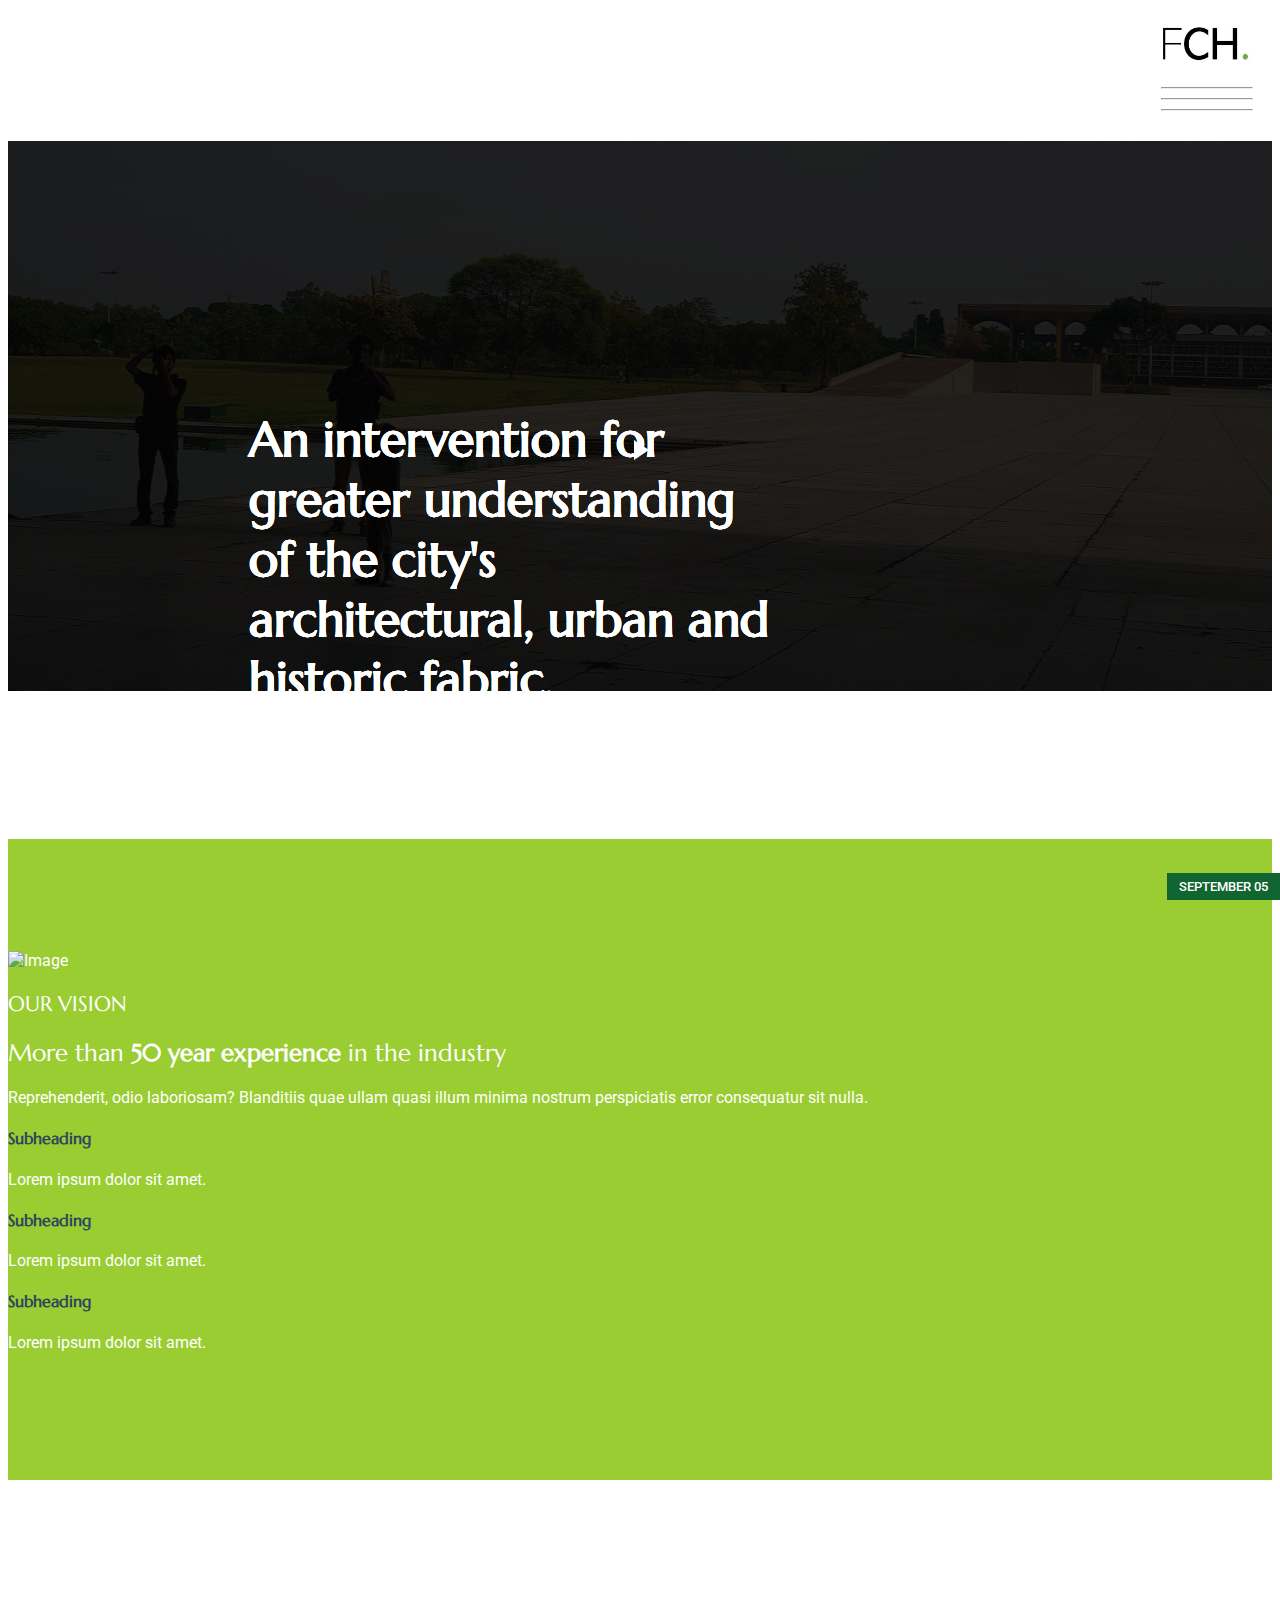
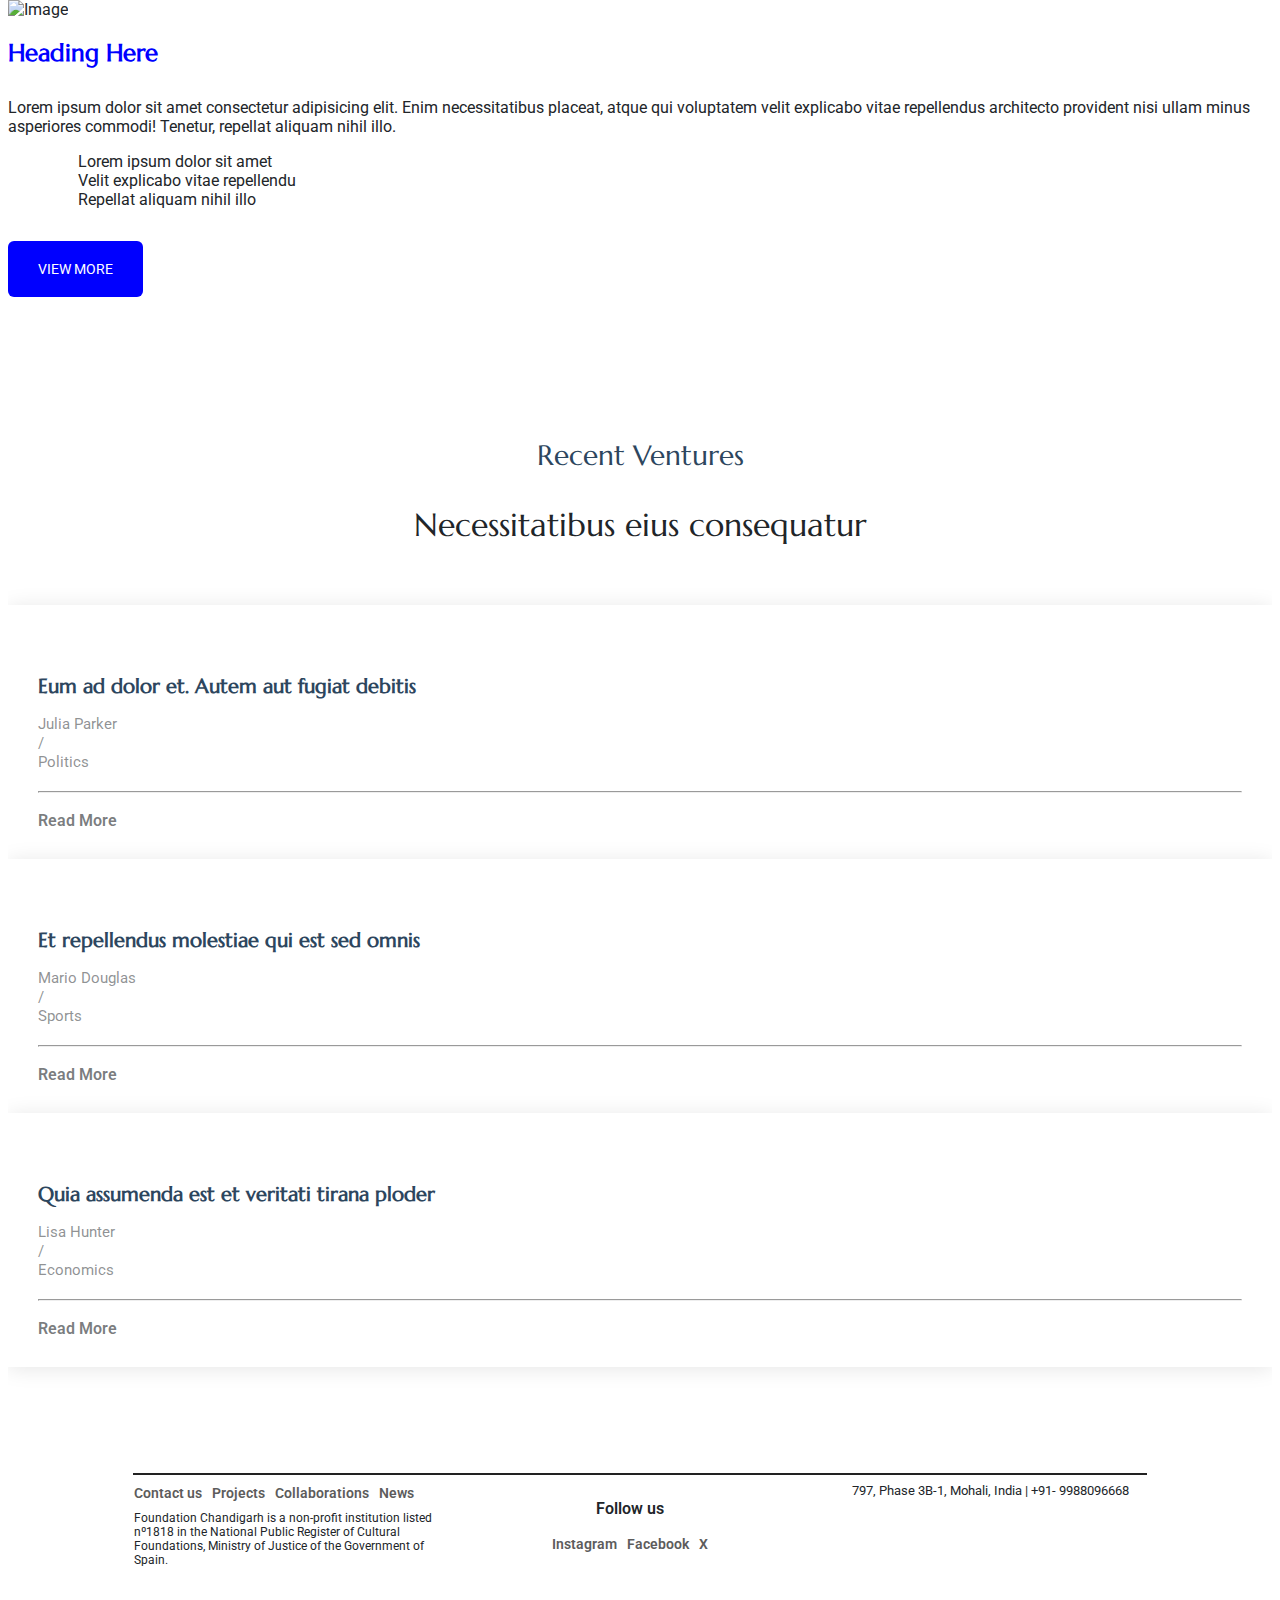
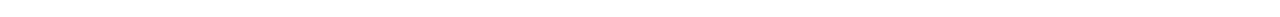
==== index.html @ 9ea59100 "Removed Subscription form and added elements" ====
<!DOCTYPE html>
<html lang="en">

<head>
  <meta charset="utf-8">
  <meta content="width=device-width, initial-scale=1.0" name="viewport">
  <title>Foundation Chandigarh</title>
  <meta name="description" content="">
  <meta name="keywords" content="">

  <!-- Favicons -->
  <link href="assets/img/favicon.png" rel="icon">
  <link href="assets/img/apple-touch-icon.png" rel="apple-touch-icon">

  <!-- Fonts -->
  <link href="https://fonts.googleapis.com" rel="preconnect">
  <link href="https://fonts.gstatic.com" rel="preconnect" crossorigin>
  <link href="https://fonts.googleapis.com/css2?family=Open+Sans:ital,wght@0,300;0,400;0,500;0,600;0,700;0,800;1,300;1,400;1,500;1,600;1,700;1,800&family=Marcellus:wght@400&display=swap" rel="stylesheet">

  <!-- Vendor CSS Files -->
  <link href="assets/vendor/bootstrap/css/bootstrap.min.css" rel="stylesheet">
  <link href="assets/vendor/bootstrap-icons/bootstrap-icons.css" rel="stylesheet">
  <link href="assets/vendor/aos/aos.css" rel="stylesheet">
  <link href="assets/vendor/swiper/swiper-bundle.min.css" rel="stylesheet">
  <link href="assets/vendor/glightbox/css/glightbox.min.css" rel="stylesheet">

  <!-- Main CSS File -->
  <link href="assets/css/main.css" rel="stylesheet">
  <link href="index.css" rel="stylesheet">

</head>

<body class="index-page">

  <header id="header">
    <!-- <div class="container-fluid container-xl position-relative d-flex" id="header-container"> -->
    <div id="header-container">
        <!-- Uncomment the line below if you also wish to use an image logo -->
        <img src="assets/img/logo.jpeg" alt="FCH" class="logo-fch">
    </div>

      
    <div class="navbar-container">
      <nav class="navbar" id="navbar-menu">
        <div class="container-fluid" id="navbar-menu-container">
      
          <!-- Toggler/collapsible Button (always visible) -->
          <button class="navbar-toggler custom-toggler" type="button" data-bs-toggle="collapse" data-bs-target="#navbarNavDropdown" aria-controls="navbarNavDropdown" aria-expanded="false" aria-label="Toggle navigation" id="toggler-button">
            <!-- <span class="navbar-toggler-icon"></span> -->
            <hr class="toggler-line"></hr>
            <hr class="toggler-line"></hr>
            <hr class="toggler-line"></hr>
          </button>
      
          <!-- Navbar links (always collapsible) -->
          <div class="collapse navbar-collapse" id="navbarNavDropdown">
            <ul class="navbar-nav">
              <li class="nav-item">
                <a class="nav-link" aria-current="page" href="#">Home</a>
              </li>
              <li class="nav-item">
                <a class="nav-link" href="#">About</a></li>
              <li class="nav-item">
                <a class="nav-link" href="#">Projects</a></li>
              <!-- <li class="nav-item dropdown">
                <a class="nav-link dropdown-toggle" href="#" id="navbarDropdownMenuLink" role="button" data-bs-toggle="dropdown" aria-expanded="false">
                  Dropdown
                </a>
                <ul class="dropdown-menu" aria-labelledby="navbarDropdownMenuLink">
                  <li><a class="dropdown-item" href="#">Action</a></li>
                  <li><a class="dropdown-item" href="#">Another action</a></li>
                  <li><a class="dropdown-item" href="#">Something else here</a></li>
                </ul>
              </li> -->
              <li class="nav-item">
                <a class="nav-link" href="#">Collaborations</a>
              </li>
              <li class="nav-item"></li>
                <a class="nav-link" href="#">News</a>
              </li>
            </ul>
            <!-- <i class="mobile-nav-toggle d-xl-none bi bi-list"></i> -->
          </div>
        </div>
      </nav>
    </div>
  </header>

  
  <main class="main">

    <!-- Hero Section -->
    <section id="hero" class="hero section dark-background">

      <div id="hero-carousel" class="carousel slide carousel-fade" data-bs-ride="carousel" data-bs-interval="5000">

        <div class="carousel-item active">
          <img src="assets/img/carousel-img-1.jpg" alt="">
          <div class="carousel-container">
            <h2>An intervention for greater understanding of the city's architectural, urban and historic fabric.</h2>
            <!-- <p>Lorem ipsum dolor sit amet, consectetur adipiscing elit, sed do eiusmod tempor incididunt ut labore et dolore magna aliqua.</p> -->
          </div>
        </div><!-- End Carousel Item -->

        <div class="carousel-item">
          <img src="assets/img/carousel-img-2.jpg" alt="">
          <div class="carousel-container">
            <h2>An intervention for greater understanding of the city's architectural, urban and historic fabric.</h2>
            <!-- <p>Nam libero tempore, cum soluta nobis est eligendi optio cumque nihil impedit quo minus id quod maxime placeat facere possimus.</p> -->
          </div>
        </div><!-- End Carousel Item -->

        <div class="carousel-item">
          <img src="assets/img/carousel-img-3.jpg" alt="">
          <div class="carousel-container">
            <h2>An intervention for greater understanding of the city's architectural, urban and historic fabric.</h2>
            <!-- <p>Beatae vitae dicta sunt explicabo. Nemo enim ipsam voluptatem quia voluptas sit aspernatur aut odit aut fugit.</p> -->
          </div>
        </div><!-- End Carousel Item -->

        <div class="carousel-item">
          <img src="assets/img/carousel-img-4.jpg" alt="">
          <div class="carousel-container">
            <h2>An intervention for greater understanding of the city's architectural, urban and historic fabric.</h2>
            <!-- <p>Neque porro quisquam est, qui dolorem ipsum quia dolor sit amet, consectetur, adipisci velit, sed quia non numquam eius.</p> -->
          </div>
        </div>
        <!-- End Carousel Item -->

        <!-- <div class="carousel-item">
          <img src="assets/img/hero_5.jpg" alt="">
          <div class="carousel-container">
            <h2>An intervention for greater understanding of the city's architectural, urban and historic fabric.</h2>
            <p>Lorem ipsum dolor sit amet, consectetur adipiscing elit, sed do eiusmod tempor incididunt ut labore et dolore magna aliqua.</p>
          </div>
        </div> -->
        <!-- End Carousel Item -->

        <a class="carousel-control-prev" href="#hero-carousel" role="button" data-bs-slide="prev">
          <span class="carousel-control-prev-icon bi bi-chevron-left" aria-hidden="true"></span>
        </a>

        <a class="carousel-control-next" href="#hero-carousel" role="button" data-bs-slide="next">
          <span class="carousel-control-next-icon bi bi-chevron-right" aria-hidden="true"></span>
        </a>

        <ol class="carousel-indicators"></ol>

      </div>

    </section>
    <!-- /Hero Section -->
    <!-- <div class='dividing-line-container'><hr class="dividing-line"></hr></div> -->
    <!-- ABOUT- TEXT AND LINKS  -->
    
    <!-- <div class="homepage-about-container">
      <div class="homepage-about">
        <div class="homepage-about-links">
          <a href="#" class="homepage-about-link">Contact us &nbsp;</a> 
          <a href="" class="homepage-about-link">Projects &nbsp;</a> 
          <a href="#" class="homepage-about-link">Collaborations &nbsp;</a> 
          <a href="#" class="homepage-about-link">News &nbsp;</a>
          <p style="font-size:0.75em; margin-top: 3%">Foundation Chandigarh is a non-profit institution listed nº1818 in the National Public Register of Cultural Foundations, Ministry of Justice of the Government of Spain.</p>
        </div>
  
        <div class="about-social-links" style="text-align:center">
          <p style="font-weight:600">Follow us</p>
          <a href="#" class="homepage-about-link" >Instagram &nbsp;</a>
          <a href="#" class="homepage-about-link" >Facebook &nbsp;</a>
          <a href="#" class="homepage-about-link" >X </a>
        </div>

        <div class="homepage-about-address">
          <span>797, Phase 3B-1, Mohali, India | +91- 9988096668</span>
        </div>
      </div>
    </div> -->
    
    

    <!-- END OF ABOUT- TEXT AND LINKS -->

    <!-- Services Section -->
    <!-- <section id="services" class="services section"> -->

      <!-- Section Title -->
      <!-- <div class="container section-title" data-aos="fade-up">
        <h2>SERVICES</h2>
        <p>Providing Fresh Produce Every Single Day</p>
      </div> -->
      <!-- End Section Title -->
      <!-- <div class="content">
        <div class="container">
          <div class="row g-0">
            <div class="col-lg-3 col-md-6">
              <div class="service-item">
                <span class="number">01</span>
                <div class="service-item-icon">
                  <svg xmlns="http://www.w3.org/2000/svg" version="1.1" xmlns:xlink="http://www.w3.org/1999/xlink" width="80" height="80" x="0" y="0" viewBox="0 0 509.435 509.435" style="enable-background: new 0 0 512 512" xml:space="preserve" class="">
                    <g>
                      <path d="M7.506 347.639c.994 0 2.005-.199 2.976-.619l62.037-26.857a7.5 7.5 0 0 0 3.903-9.862 7.5 7.5 0 0 0-9.862-3.903L4.523 333.255a7.501 7.501 0 0 0 2.983 14.384zM500.883 283.197c-10.953-10.952-28.175-11.423-39.689-1.267l-10.034-13.307c-19.783-26.239-46.1-46.623-76.103-58.948a7.5 7.5 0 0 0-5.699 13.875c11.136 4.575 21.708 10.382 31.567 17.249h-22.621c-4.143 0-7.5 3.358-7.5 7.5s3.357 7.5 7.5 7.5h41.188a169.382 169.382 0 0 1 19.691 21.855l11.048 14.652-71.171 67.597h-19.48a35.772 35.772 0 0 0 6.775-20.976c0-19.837-16.139-35.975-35.976-35.975h-75.023l-48.33-15.005a160.871 160.871 0 0 0-37.992-6.934l2.533-3.359a169.852 169.852 0 0 1 19.67-21.855h27.398c4.143 0 7.5-3.358 7.5-7.5s-3.357-7.5-7.5-7.5h-8.848a165.125 165.125 0 0 1 38.01-19.73c28.992-10.532 60.376-12.89 90.754-6.821a7.498 7.498 0 0 0 8.824-5.885 7.5 7.5 0 0 0-5.885-8.824 184.517 184.517 0 0 0-28.616-3.4v-83.727h64.189c43.49 0 78.872-35.382 78.872-78.872V22.488c0-8.712-7.088-15.801-15.801-15.801h-51.729c-4.143 0-7.5 3.358-7.5 7.5s3.357 7.5 7.5 7.5h51.729c.441 0 .801.359.801.801v11.051c0 35.219-28.653 63.872-63.872 63.872h-64.189V85.559c0-28.082 18.793-53.262 45.701-61.234a7.5 7.5 0 1 0-4.261-14.382c-15.972 4.732-30.338 14.681-40.451 28.015-10.46 13.79-15.988 30.25-15.988 47.601v16.416c-9.59-9.839-22.97-15.965-37.762-15.965h-43.432c-6.193 0-11.232 5.039-11.232 11.232v23.629c0 29.093 23.669 52.762 52.763 52.762h39.663v22.475a183.375 183.375 0 0 0-55.199 10.86c-32.974 11.978-61.705 33.297-83.085 61.653l-9.313 12.351a161.07 161.07 0 0 0-54.289 12.692 7.5 7.5 0 0 0-3.949 9.844 7.498 7.498 0 0 0 9.844 3.949c31.858-13.616 67.62-15.458 100.696-5.188l49.416 15.343c.72.224 1.47.337 2.224.337h76.161c11.566 0 20.976 9.409 20.976 20.975s-9.409 20.976-20.976 20.976h-71.803c-4.143 0-7.5 3.358-7.5 7.5s3.357 7.5 7.5 7.5h123.477a7.5 7.5 0 0 0 5.165-2.062l83.48-79.289c5.56-5.279 14.158-5.167 19.577.252a13.957 13.957 0 0 1 .853 18.9l-80.942 97.046a37.161 37.161 0 0 1-21.112 12.581L259.57 448.474c-20.377 4.113-41.89 1.365-60.575-7.739l-53.332-25.982a7.507 7.507 0 0 0-6.884.162L3.903 488.665a7.5 7.5 0 0 0 7.197 13.161l131.475-71.888 49.849 24.285c21.631 10.538 46.53 13.72 70.114 8.957l129.506-26.146a52.209 52.209 0 0 0 29.663-17.677l80.942-97.046c9.682-11.61 8.923-28.426-1.766-39.114zM258.212 158.634c-20.822 0-37.763-16.94-37.763-37.762V101.01h39.664c20.822 0 37.762 16.94 37.762 37.762v19.861h-39.663z" fill="currentColor" opacity="1" data-original="currentColor"></path>
                      <path d="M319.171 240.778a7.5 7.5 0 0 0-7.5-7.5h-9.43c-4.143 0-7.5 3.358-7.5 7.5s3.357 7.5 7.5 7.5h9.43a7.5 7.5 0 0 0 7.5-7.5zM272.068 264.08c-4.143 0-7.5 3.358-7.5 7.5s3.357 7.5 7.5 7.5h34.888c4.143 0 7.5-3.358 7.5-7.5s-3.357-7.5-7.5-7.5zM400.305 307.996c4.143 0 7.5-3.358 7.5-7.5s-3.357-7.5-7.5-7.5h-8.172c-4.143 0-7.5 3.358-7.5 7.5s3.357 7.5 7.5 7.5z" fill="currentColor" opacity="1" data-original="currentColor"></path>
                    </g>
                  </svg>
                </div>
                <div class="service-item-content">
                  <h3 class="service-heading">Planting</h3>
                  <p>
                    Gravida sodales condimentum pellen tesq accumsan orci quam
                    sagittis sapie
                  </p>
                </div>
              </div>
            </div>
            <div class="col-lg-3 col-md-6">
              <div class="service-item">
                <span class="number">02</span>
                <div class="service-item-icon">
                  <svg xmlns="http://www.w3.org/2000/svg" version="1.1" xmlns:xlink="http://www.w3.org/1999/xlink" width="80" height="80" x="0" y="0" viewBox="0 0 514.314 514.314" style="enable-background: new 0 0 512 512" xml:space="preserve" class="">
                    <g>
                      <path d="M434.176 51.297h72.639c4.143 0 7.5-3.358 7.5-7.5s-3.357-7.5-7.5-7.5h-72.639c-4.143 0-7.5 3.358-7.5 7.5s3.357 7.5 7.5 7.5zM117.994 54.791h30.852c5.47 6.605 13.729 10.82 22.955 10.82h42.865l35.886 35.886c8.246 8.246 19.209 12.787 30.869 12.787h8.32c4.143 0 7.5-3.358 7.5-7.5s-3.357-7.5-7.5-7.5h-8.32c-7.654 0-14.85-2.981-20.262-8.393l-38.083-38.083a7.5 7.5 0 0 0-5.304-2.197H171.8c-8.159 0-14.797-6.638-14.797-14.797s6.638-14.797 14.797-14.797h123.757a66.756 66.756 0 0 1 35.416 10.157l30.374 18.983a7.497 7.497 0 0 0 3.975 1.14h36.891c4.143 0 7.5-3.358 7.5-7.5s-3.357-7.5-7.5-7.5h-34.739l-28.551-17.843a81.742 81.742 0 0 0-43.365-12.437H171.801c-16.43 0-29.797 13.367-29.797 29.798 0 1.349.099 2.675.273 3.977h-24.283a7.5 7.5 0 1 0 0 14.999zM30.38 144.476h20.344a29.724 29.724 0 0 0-4.003 14.921c0 14.399 10.225 26.453 23.795 29.288a29.746 29.746 0 0 0-4.371 15.555c0 16.499 13.423 29.921 29.921 29.921h131.637a7.5 7.5 0 0 0 7.498-7.688 7.5 7.5 0 0 0-8.307-7.311H96.065c-8.228 0-14.921-6.694-14.921-14.921s6.693-14.921 14.921-14.921H163.9c4.143 0 7.5-3.358 7.5-7.5s-3.357-7.5-7.5-7.5H76.643c-8.228 0-14.922-6.694-14.922-14.921s6.694-14.921 14.922-14.921H163.9c4.143 0 7.5-3.358 7.5-7.5s-3.357-7.5-7.5-7.5H30.38c-8.228 0-14.921-6.694-14.921-14.921s6.693-14.921 14.921-14.921H163.9c4.143 0 7.5-3.358 7.5-7.5s-3.357-7.5-7.5-7.5H62.547c-8.228 0-14.921-6.694-14.921-14.921s6.693-14.921 14.921-14.921h23.485c4.143 0 7.5-3.358 7.5-7.5s-3.357-7.5-7.5-7.5H62.547c-16.498 0-29.921 13.423-29.921 29.921a29.719 29.719 0 0 0 4.003 14.921H30.38C13.882 84.636.459 98.059.459 114.557s13.423 29.919 29.921 29.919zM506.814 196.74H389.248a7.497 7.497 0 0 0-4.629 1.599l-5.613 4.403c-13.495 10.588-30.375 16.42-47.529 16.42h-12.272a7.5 7.5 0 0 0-8.309 7.5 7.5 7.5 0 0 0 7.5 7.5h13.081c20.496 0 40.664-6.967 56.788-19.618l3.574-2.804h114.976a7.5 7.5 0 1 0-.001-15z" fill="currentColor" opacity="1" data-original="currentColor" class=""></path>
                      <path d="M192.215 150.164c0 15.372 12.506 27.878 27.878 27.878s27.879-12.506 27.879-27.878-12.507-27.878-27.879-27.878-27.878 12.506-27.878 27.878zm40.757 0c0 7.101-5.777 12.878-12.879 12.878-7.101 0-12.878-5.777-12.878-12.878s5.777-12.878 12.878-12.878c7.101-.001 12.879 5.777 12.879 12.878zM273.049 203.771c-12.599 0-22.848 10.25-22.848 22.848s10.249 22.847 22.848 22.847 22.848-10.249 22.848-22.847-10.25-22.848-22.848-22.848zm0 30.695c-4.327 0-7.848-3.52-7.848-7.847s3.521-7.848 7.848-7.848 7.848 3.521 7.848 7.848-3.521 7.847-7.848 7.847zM474.178 493.298h-9.202l-73.199-62.323c-3.155-2.686-7.888-2.305-10.573.849s-2.305 7.887.849 10.572l59.785 50.902H43.105l108.164-92.092a77.855 77.855 0 0 1 50.423-18.558h81.558a77.851 77.851 0 0 1 50.423 18.558l24.029 20.458a7.498 7.498 0 0 0 10.573-.849 7.5 7.5 0 0 0-.849-10.572l-24.029-20.458a92.867 92.867 0 0 0-60.147-22.137h-51.158v-26.806h15.44c24.205 0 43.896-19.692 43.896-43.897v-8.808c0-6.785-5.52-12.305-12.305-12.305h-18.135c-19.99 0-36.891 13.437-42.174 31.749-5.716-4.945-13.156-7.947-21.29-7.947h-15.061c-6.942 0-12.591 5.648-12.591 12.592v7.399c0 17.97 14.619 32.589 32.589 32.589h14.629v15.433h-15.399a92.867 92.867 0 0 0-60.147 22.137L19.967 493.298H7.5c-4.143 0-7.5 3.358-7.5 7.5s3.357 7.5 7.5 7.5h466.678a7.5 7.5 0 0 0 0-15zM232.092 319.73c0-15.934 12.963-28.897 28.897-28.897h15.439v6.112c0 15.934-12.963 28.897-28.896 28.897h-15.44zm-16.978 17.485h-12.651c-9.698 0-17.589-7.89-17.589-17.589v-4.991h12.651c9.698 0 17.589 7.89 17.589 17.589z" fill="currentColor" opacity="1" data-original="currentColor" class=""></path>
                      <path d="M178.358 429.065c0 13.218 10.754 23.972 23.972 23.972s23.972-10.753 23.972-23.972-10.754-23.972-23.972-23.972-23.972 10.753-23.972 23.972zm32.944 0c0 4.947-4.024 8.972-8.972 8.972s-8.972-4.025-8.972-8.972 4.024-8.972 8.972-8.972 8.972 4.024 8.972 8.972zM252.23 445.536c0 15.706 12.777 28.484 28.483 28.484s28.484-12.778 28.484-28.484-12.778-28.484-28.484-28.484-28.483 12.778-28.483 28.484zm41.968 0c0 7.435-6.049 13.484-13.484 13.484s-13.483-6.049-13.483-13.484 6.049-13.484 13.483-13.484c7.435 0 13.484 6.049 13.484 13.484z" fill="currentColor" opacity="1" data-original="currentColor" class=""></path>
                    </g>
                  </svg>
                </div>
                <div class="service-item-content">
                  <h3 class="service-heading">Mulching</h3>
                  <p>
                    Gravida sodales condimentum pellen tesq accumsan orci quam
                    sagittis sapie
                  </p>
                </div>
              </div>
            </div>
            <div class="col-lg-3 col-md-6">
              <div class="service-item">
                <span class="number">03</span>
                <div class="service-item-icon">
                  <svg xmlns="http://www.w3.org/2000/svg" version="1.1" xmlns:xlink="http://www.w3.org/1999/xlink" width="80" height="80" x="0" y="0" viewBox="0 0 516.53 516.53" style="enable-background: new 0 0 512 512" xml:space="preserve" class="">
                    <g>
                      <path d="M504.085 341.447a113.617 113.617 0 0 0-11.524-27.805c3.866-6.212 3.104-14.506-2.288-19.897l-5.804-5.804v-67.388c0-10.907-8.398-19.878-19.066-20.817V73.099h4.012c8.301 0 15.054-6.753 15.054-15.054V37.599c0-8.301-6.753-15.054-15.054-15.054h-23.242a7.5 7.5 0 0 0 0 15l23.296.054-.054 20.5-241.554-.054.054-20.5H414.21a7.5 7.5 0 0 0 0-15H227.916c-8.301 0-15.054 6.753-15.054 15.054v20.446c0 8.301 6.753 15.054 15.054 15.054h14.719L231.27 201.13c-5.215 2.077-9.463 6.215-11.642 11.675l-14.014 35.128h-27.323l-24.417-28.857a16.73 16.73 0 0 0-12.795-5.936H99.071c-9.242 0-16.761 7.519-16.761 16.761v18.66a44.759 44.759 0 0 0-35.97 33.278L24.937 367.09C9.676 380.359 0 399.894 0 421.658c0 39.881 32.446 72.327 72.328 72.327 37.349 0 68.174-28.457 71.938-64.827h25.905v12.546c0 8.282 6.738 15.02 15.02 15.02h64.364c8.282 0 15.02-6.738 15.02-15.02v-12.546h29.374c-3.278 6.098-2.356 13.875 2.785 19.016l19.555 19.554a16 16 0 0 0 11.388 4.718c3.045 0 5.961-.839 8.506-2.431a113.556 113.556 0 0 0 27.808 11.525c1.662 7.123 8.064 12.445 15.686 12.445h27.655c7.602 0 13.99-5.293 15.672-12.441a113.582 113.582 0 0 0 27.814-11.525 15.986 15.986 0 0 0 8.514 2.427c4.302 0 8.346-1.675 11.388-4.717l19.555-19.555c5.396-5.396 6.156-13.7 2.29-19.901a113.607 113.607 0 0 0 11.522-27.801c7.123-1.662 12.445-8.064 12.445-15.686v-27.655c-.002-7.621-5.324-14.023-12.447-15.684zm-53.681-141.805h-15.681V73.099h15.681zM419.723 73.099v126.543h-142.46l11.233-126.543zm-146.286 0-11.233 126.543h-15.743l11.234-126.543zM99.071 228.14h42.008c.519 0 1.008.227 1.344.624l16.219 19.169H97.311v-18.032c0-.971.79-1.761 1.76-1.761zm-51.11 108.845h167.157c12.315 0 22.334-10.019 22.334-22.334v-16.152c0-12.315-10.019-22.334-22.334-22.334h-77.364a7.5 7.5 0 0 0 0 15h77.364c4.044 0 7.334 3.29 7.334 7.334v16.152c0 4.044-3.29 7.334-7.334 7.334H51.727l7.738-30.821h46.327a7.5 7.5 0 0 0 0-15h-40.76a29.774 29.774 0 0 1 24.779-13.231h120.886a7.5 7.5 0 0 0 6.966-4.721l15.897-39.849a5.883 5.883 0 0 1 5.49-3.721h224.51a5.916 5.916 0 0 1 5.91 5.91v52.522c-5.348-4.343-12.853-4.747-18.636-1.165a113.598 113.598 0 0 0-27.818-11.532c-1.662-7.123-8.063-12.445-15.685-12.445h-27.655c-7.602 0-13.99 5.294-15.672 12.441a113.583 113.583 0 0 0-27.818 11.527c-6.213-3.868-14.506-3.104-19.897 2.288l-19.555 19.555c-5.375 5.375-6.149 13.637-2.28 19.884a113.572 113.572 0 0 0-11.531 27.818c-7.123 1.662-12.445 8.063-12.445 15.685v27.655c0 7.602 5.293 13.99 12.441 15.672 1.242 4.67 2.784 9.24 4.603 13.699h-24.12c-2.277-5.402-7.626-9.204-13.847-9.204h-64.364c-6.221 0-11.569 3.802-13.847 9.204h-27.078c-3.764-36.371-34.589-64.828-71.938-64.828a71.896 71.896 0 0 0-28.994 6.086zm24.367 142c-31.61 0-57.328-25.717-57.328-57.327s25.717-57.328 57.328-57.328 57.327 25.717 57.327 57.328-25.717 57.327-57.327 57.327zm177.24-37.262h-.013l-64.384-.02.02-21.75 64.384.02zm251.962-56.937c0 .609-.496 1.105-1.189 1.105-4.816 0-8.956 3.287-10.065 7.992a98.695 98.695 0 0 1-12.139 29.288c-2.543 4.113-1.939 9.365 1.447 12.75l.084.084a1.105 1.105 0 0 1 0 1.562l-19.555 19.555a1.085 1.085 0 0 1-.781.323c-.208 0-.514-.056-.761-.303a3.326 3.326 0 0 0-.084-.084c-3.406-3.407-8.658-4.01-12.77-1.467a98.657 98.657 0 0 1-29.288 12.138c-4.706 1.11-7.992 5.25-7.992 10.15 0 .609-.496 1.105-1.104 1.105h-27.655c-.609 0-1.105-.496-1.105-1.189 0-4.816-3.287-8.956-7.992-10.066a98.69 98.69 0 0 1-29.287-12.137 10.35 10.35 0 0 0-5.455-1.561c-2.68 0-5.338 1.049-7.38 3.091a1.085 1.085 0 0 1-.781.323c-.208 0-.513-.056-.781-.324l-19.555-19.555c-.431-.431-.431-1.132.064-1.627 3.406-3.406 4.009-8.657 1.466-12.77a98.66 98.66 0 0 1-12.138-29.287c-1.11-4.706-5.25-7.992-10.15-7.992a1.107 1.107 0 0 1-1.105-1.105V357.13c0-.609.496-1.104 1.189-1.104 4.816 0 8.956-3.287 10.066-7.992a98.661 98.661 0 0 1 12.138-29.288c2.542-4.112 1.939-9.364-1.531-12.833a1.106 1.106 0 0 1 0-1.563l19.555-19.555c.431-.431 1.132-.431 1.626.064 3.407 3.408 8.658 4.011 12.77 1.467a98.666 98.666 0 0 1 29.288-12.138c4.706-1.11 7.992-5.25 7.992-10.15 0-.609.496-1.105 1.105-1.105h27.655c.609 0 1.104.496 1.104 1.189 0 4.816 3.287 8.956 7.992 10.066a98.664 98.664 0 0 1 29.288 12.139c4.113 2.543 9.365 1.939 12.833-1.531a1.107 1.107 0 0 1 1.563 0l19.555 19.555c.431.431.431 1.132-.062 1.625-3.408 3.406-4.012 8.658-1.468 12.771a98.666 98.666 0 0 1 12.138 29.288c1.11 4.706 5.25 7.992 10.066 7.992h.084c.609 0 1.105.496 1.105 1.104z" fill="currentColor" opacity="1" data-original="currentColor" class=""></path>
                      <path d="M454.895 335.721a7.5 7.5 0 0 0-3.834 9.889 62.412 62.412 0 0 1 5.335 25.349c0 34.678-28.213 62.891-62.891 62.891s-62.891-28.213-62.891-62.891c0-34.679 28.213-62.892 62.891-62.892a62.934 62.934 0 0 1 40.397 14.703 7.5 7.5 0 0 0 10.566-.923 7.5 7.5 0 0 0-.923-10.566 77.96 77.96 0 0 0-50.041-18.213c-42.949 0-77.891 34.942-77.891 77.892 0 42.949 34.942 77.891 77.891 77.891s77.891-34.942 77.891-77.891c0-10.895-2.224-21.46-6.611-31.403a7.5 7.5 0 0 0-9.889-3.836zM72.328 381.807c-21.974 0-39.851 17.877-39.851 39.851s17.877 39.851 39.851 39.851 39.851-17.877 39.851-39.851-17.878-39.851-39.851-39.851zm0 64.702c-13.703 0-24.851-11.148-24.851-24.851s11.148-24.851 24.851-24.851 24.851 11.148 24.851 24.851-11.149 24.851-24.851 24.851z" fill="currentColor" opacity="1" data-original="currentColor" class=""></path>
                      <path d="M393.504 328.829c-23.23 0-42.13 18.899-42.13 42.13 0 23.23 18.899 42.129 42.13 42.129s42.13-18.899 42.13-42.129-18.9-42.13-42.13-42.13zm0 69.26c-14.959 0-27.13-12.17-27.13-27.129s12.17-27.13 27.13-27.13 27.13 12.17 27.13 27.13c0 14.958-12.171 27.129-27.13 27.129zM249.861 265.585a7.487 7.487 0 0 0 2.663.491 7.503 7.503 0 0 0 7.013-4.838l9.438-24.841a7.5 7.5 0 0 0-14.022-5.328l-9.438 24.841a7.499 7.499 0 0 0 4.346 9.675zM285.384 265.585a7.487 7.487 0 0 0 2.663.491 7.502 7.502 0 0 0 7.012-4.838l9.439-24.841a7.5 7.5 0 0 0-4.347-9.675 7.5 7.5 0 0 0-9.675 4.347l-9.439 24.841a7.5 7.5 0 0 0 4.347 9.675z" fill="currentColor" opacity="1" data-original="currentColor" class=""></path>
                    </g>
                  </svg>
                </div>
                <div class="service-item-content">
                  <h3 class="service-heading">Plowing</h3>
                  <p>
                    Gravida sodales condimentum pellen tesq accumsan orci quam
                    sagittis sapie
                  </p>
                </div>
              </div>
            </div>
            <div class="col-lg-3 col-md-6">
              <div class="service-item">
                <span class="number">04</span>
                <div class="service-item-icon">
                  <svg xmlns="http://www.w3.org/2000/svg" version="1.1" xmlns:xlink="http://www.w3.org/1999/xlink" width="80" height="80" x="0" y="0" viewBox="0 0 509.389 509.389" style="enable-background: new 0 0 512 512" xml:space="preserve" class="">
                    <g>
                      <path d="M495.69 14.267A46.636 46.636 0 0 0 458.364.766a46.637 46.637 0 0 0-34.257 20.05l-24.614 35.749a309.594 309.594 0 0 1-37.289 44.521 7.5 7.5 0 0 0 10.544 10.668 324.596 324.596 0 0 0 39.1-46.684l24.614-35.749a31.674 31.674 0 0 1 23.268-13.618 31.66 31.66 0 0 1 25.354 9.17 31.681 31.681 0 0 1 9.171 25.355 31.679 31.679 0 0 1-13.618 23.267l-35.75 24.615a324.066 324.066 0 0 0-59.859 53.246l-22.502 25.667a5.412 5.412 0 0 1-3.933 1.86c-1.518.071-2.966-.518-4.047-1.599l-21.873-21.872c-1.081-1.082-1.649-2.52-1.599-4.048s.711-2.925 1.86-3.933l15.802-13.854a7.5 7.5 0 0 0-9.889-11.279l-15.802 13.854a20.546 20.546 0 0 0-6.964 14.719 20.37 20.37 0 0 0 .64 5.69l-35.241 35.241c-7.726-5.323-17.119-7.656-26.65-6.449-8.734 1.104-16.614 5.058-22.612 11.157l-37.903-37.903a28.552 28.552 0 0 0-22.3-8.292 28.547 28.547 0 0 0-20.847 11.457c-23.749 31.972-43.447 60.009-60.222 85.713a7.5 7.5 0 0 0 6.275 11.6 7.495 7.495 0 0 0 6.288-3.402c16.606-25.447 36.135-53.239 59.7-84.966a13.562 13.562 0 0 1 9.903-5.441 13.585 13.585 0 0 1 10.595 3.939l39.789 39.789-63.489 107.398c-5.606 9.484-4.179 21.121 3.554 28.957 4.724 4.785 10.89 7.271 17.211 7.271 4.233-.001 8.536-1.115 12.519-3.399l40.792-24.114a7.499 7.499 0 1 0-7.632-12.912l-40.706 24.064c-4.745 2.723-9.055 1.038-11.506-1.446-1.129-1.144-4.561-5.302-1.318-10.787L239.37 211.63c3.736-6.32 10.058-10.474 17.342-11.395 7.292-.918 14.44 1.529 19.633 6.722l25.938 25.938c5.187 5.186 7.654 12.36 6.771 19.686-.878 7.28-4.911 13.598-10.99 17.288l-44.019 26.021a7.5 7.5 0 0 0 7.632 12.912l38.725-22.893 40.397 40.396a13.558 13.558 0 0 1 3.938 10.564 13.606 13.606 0 0 1-5.428 9.926c-54.818 40.993-97.27 69.301-137.646 91.785-50.099 27.898-95.647 45.713-139.25 54.462-13.202 2.648-26.235-1.337-35.759-10.935a40.033 40.033 0 0 1-10.799-36.472c10.129-48.517 33.232-101.845 70.63-163.033a7.501 7.501 0 0 0-12.799-7.823c-38.309 62.679-62.028 117.563-72.515 167.79-3.796 18.186 1.75 36.916 14.835 50.103 10.368 10.45 24.27 16.146 38.625 16.145 3.564 0 7.159-.352 10.732-1.068 45.149-9.06 92.12-27.398 143.597-56.063 40.984-22.823 83.956-51.469 139.331-92.878a28.597 28.597 0 0 0 11.407-20.864 28.554 28.554 0 0 0-8.292-22.245l-38.525-38.525c6.079-6.031 10.002-13.987 11.063-22.799 1.106-9.18-1.037-18.215-5.937-25.753l35.39-35.39a20.4 20.4 0 0 0 5.022.654 20.546 20.546 0 0 0 15.384-6.975l22.502-25.667a309.032 309.032 0 0 1 57.086-50.779l35.749-24.614a46.635 46.635 0 0 0 20.05-34.256 46.63 46.63 0 0 0-13.5-37.328zM340.732 184.685l-32.723 32.723-15.459-15.459 32.723-32.723z" fill="currentColor" opacity="1" data-original="currentColor"></path>
                    </g>
                  </svg>
                </div>
                <div class="service-item-content">
                  <h3 class="service-heading">Mowing</h3>
                  <p>
                    Gravida sodales condimentum pellen tesq accumsan orci quam
                    sagittis sapie
                  </p>
                </div>
              </div>
            </div>

            <div class="col-lg-3 col-md-6">
              <div class="service-item">
                <span class="number">05</span>
                <div class="service-item-icon">
                  <svg xmlns="http://www.w3.org/2000/svg" version="1.1" xmlns:xlink="http://www.w3.org/1999/xlink" width="80" height="80" x="0" y="0" viewBox="0 0 513.089 513.089" style="enable-background: new 0 0 512 512" xml:space="preserve" class="">
                    <g>
                      <path d="M194.209 386.877a7.497 7.497 0 0 0-9.15 5.363 75.07 75.07 0 0 0-2.428 18.947c0 13.789 3.615 27 10.454 38.204a7.494 7.494 0 0 0 10.308 2.495 7.5 7.5 0 0 0 2.494-10.309c-5.401-8.851-8.257-19.359-8.257-30.39a60.09 60.09 0 0 1 1.941-15.16 7.497 7.497 0 0 0-5.362-9.15z" fill="currentColor" opacity="1" data-original="currentColor"></path>
                      <path d="M382.56 0h-27.319c-12.654 0-25.236 3.119-36.386 9.021a7.5 7.5 0 0 0 7.018 13.258c9.124-4.83 19.005-7.278 29.368-7.278h27.222v12.022c0 34.679-28.213 62.892-62.892 62.892h-27.222V77.893c0-13.309 4.12-26.038 11.914-36.811a7.5 7.5 0 0 0-12.153-8.793c-9.657 13.347-14.762 29.117-14.762 45.604V119.154a88.294 88.294 0 0 1-14.296 48.23l-20.501 31.543a46.65 46.65 0 0 0-9.615-13.916l-1.273-1.273v-14.053c0-21.604-9.58-41.872-26.284-55.608a7.5 7.5 0 0 0-9.528 11.586c13.226 10.876 20.812 26.922 20.812 44.022v9.66h-29.069c-31.412 0-56.968-25.556-56.968-56.968v-9.66h29.069c3.454 0 6.976.329 10.467.977a7.5 7.5 0 0 0 2.738-14.748 72.57 72.57 0 0 0-13.205-1.229h-31.883c-6.72 0-12.187 5.467-12.187 12.186v12.474c0 39.684 32.284 71.968 71.968 71.968h33.463l1.273 1.273c5.979 5.979 9.271 13.927 9.271 22.381v98.306a79.003 79.003 0 0 0-21.446 5.114c-4.152-2.798-9.597-3.045-13.983-.509-30.558 17.671-49.541 52.263-49.541 90.277 0 56.188 41.481 101.901 92.47 101.901s92.47-45.713 92.47-101.901c0-.237-.004-.473-.009-.709l-.005-.334a7.5 7.5 0 0 0-7.499-7.433h-.068a7.5 7.5 0 0 0-7.433 7.567l.014.909c0 47.917-34.753 86.901-77.47 86.901s-77.47-38.984-77.47-86.901c0-32.212 15.656-61.449 40.948-76.643l40.182 34.094c5.225 4.433 13.1 4.099 17.929-.761l25.512-25.668c11.649 10.022 20.473 23.408 25.562 38.809a7.496 7.496 0 0 0 9.475 4.768 7.5 7.5 0 0 0 4.768-9.474c-6.15-18.613-17.027-34.756-31.454-46.681-4.011-3.317-9.358-3.923-13.824-1.93-10.53-6.377-22.136-10.243-34.128-11.384v-29.695h18.365c25.013 0 45.362-20.35 45.362-45.362v-7.928c0-6.115-4.975-11.089-11.089-11.089h-22.276c-11.667 0-22.318 4.429-30.362 11.693v-13.713l29.028-44.665a103.263 103.263 0 0 0 16.72-56.404v-14.239h27.222c42.949 0 77.892-34.942 77.892-77.892v-12.12C397.462 6.685 390.777 0 382.56 0zM251.211 356.136l-27.468-23.306a63.694 63.694 0 0 1 15.358-1.884c10.366 0 20.534 2.525 29.851 7.34zm25.752-118.894h18.365v4.017c0 16.742-13.62 30.362-30.362 30.362h-18.365v-4.017c0-16.741 13.62-30.362 30.362-30.362z" fill="currentColor" opacity="1" data-original="currentColor"></path>
                    </g>
                  </svg>
                </div>
                <div class="service-item-content">
                  <h3 class="service-heading">Seeding</h3>
                  <p>
                    Gravida sodales condimentum pellen tesq accumsan orci quam
                    sagittis sapie
                  </p>
                </div>
              </div>
            </div>
            <div class="col-lg-3 col-md-6">
              <div class="service-item">
                <span class="number">06</span>
                <div class="service-item-icon">
                  <svg xmlns="http://www.w3.org/2000/svg" version="1.1" xmlns:xlink="http://www.w3.org/1999/xlink" width="80" height="80" x="0" y="0" viewBox="0 0 511.67 511.67" style="enable-background: new 0 0 512 512" xml:space="preserve" class="">
                    <g>
                      <path d="M492.96 296.401v-59.276c0-63.338-24.665-122.886-69.452-167.673C378.721 24.666 319.174 0 255.835 0c-54.517 0-107.757 18.967-149.914 53.407a7.5 7.5 0 1 0 9.491 11.616C154.896 32.765 204.767 15 255.835 15c59.332 0 115.112 23.105 157.066 65.059 41.953 41.954 65.059 97.734 65.059 157.066v58.7h-15v-58.7C462.96 122.916 370.044 30 255.835 30S48.71 122.916 48.71 237.125v58.7h-15v-58.7c0-56.142 21.01-109.737 59.158-150.913a7.502 7.502 0 0 0-11.004-10.195C41.139 119.975 18.71 177.19 18.71 237.125v59.276c-10.029 2.3-17.535 11.291-17.535 22.008v5.81c0 10.194 6.791 18.828 16.085 21.627l16.782 99.17c6.535 38.622 39.71 66.654 78.882 66.654h285.822c39.172 0 72.347-28.032 78.882-66.654l16.782-99.17c9.294-2.798 16.085-11.432 16.085-21.627v-5.81c0-10.717-7.506-19.708-17.535-22.008zM63.71 237.125C63.71 131.187 149.896 45 255.835 45S447.96 131.187 447.96 237.125v58.7h-27.888a64.77 64.77 0 0 0 7.259-29.747c0-9.561-2.046-18.787-6.081-27.423a7.5 7.5 0 0 0-13.59 6.35c3.1 6.633 4.671 13.723 4.671 21.073a49.851 49.851 0 0 1-9.875 29.747h-82.073a68.421 68.421 0 0 0 3.912-22.766l-.003-.369a10.737 10.737 0 0 0 2.441-7.707l-.074-.952a81.022 81.022 0 0 0-6.053-25.058c9.161-14.126 24.883-22.763 41.856-22.763a49.676 49.676 0 0 1 26.83 7.844 7.5 7.5 0 0 0 8.086-12.634 64.65 64.65 0 0 0-34.916-10.21c-19.407 0-37.547 8.686-49.744 23.261a81.08 81.08 0 0 0-25.89-24.171l-7.325-4.298v-19.86c0-6.111-4.972-11.083-11.083-11.083h-24.17c-6.111 0-11.083 4.972-11.083 11.083v19.86l-7.325 4.298a81.067 81.067 0 0 0-24.083 21.633l-21.606-40.574a68.923 68.923 0 0 0-37.588-32.526 39.21 39.21 0 0 0-31.641 2.285 39.215 39.215 0 0 0-19.556 24.977 68.922 68.922 0 0 0 6.006 49.343l37.481 70.388H63.71zm88.14 58.7-41.235-77.438a53.95 53.95 0 0 1-4.701-38.625c1.687-6.691 5.971-12.162 12.061-15.405 6.091-3.244 13.022-3.745 19.516-1.409a53.936 53.936 0 0 1 28.384 23.614L146.29 196.99a7.5 7.5 0 0 0 7.051 13.241l19.627-10.451 13.619 25.575-19.627 10.451a7.5 7.5 0 0 0 7.051 13.241l17.809-9.483a81.015 81.015 0 0 0-5.807 24.466l-.074.961a10.774 10.774 0 0 0 1.468 6.319c-.018.6-.03 1.185-.03 1.752a68.427 68.427 0 0 0 3.914 22.766H151.85zm116.357-89.059 11.029 6.472a66.163 66.163 0 0 1 31.323 43.794l-23.74-16.479a13.027 13.027 0 0 0-17.511 2.36l-12.974 15.524-12.974-15.525c-2.59-3.099-6.283-4.719-10.029-4.719-2.584 0-5.193.771-7.481 2.359l-23.74 16.478a66.163 66.163 0 0 1 31.323-43.794l11.029-6.472a7.5 7.5 0 0 0 3.704-6.469v-20.238h16.336v20.238a7.504 7.504 0 0 0 3.705 6.471zm-60.729 89.059a53.472 53.472 0 0 1-5.062-20.774c.171-.105.342-.21.509-.326l30.046-20.854 15.047 18.007c2.065 2.471 5.097 3.888 8.317 3.888s6.252-1.417 8.317-3.888v-.001l15.047-18.006 29.574 20.527a53.458 53.458 0 0 1-5.081 21.428h-96.714zm288.017 28.394c0 4.182-3.402 7.584-7.584 7.584H101.084c-4.143 0-7.5 3.358-7.5 7.5s3.357 7.5 7.5 7.5h377.952l-5.751 33.987h-14.299c-4.143 0-7.5 3.358-7.5 7.5s3.357 7.5 7.5 7.5h11.76l-7.907 46.723a64.83 64.83 0 0 1-64.093 54.157H112.924a64.83 64.83 0 0 1-64.093-54.157l-7.907-46.723h11.76c4.143 0 7.5-3.358 7.5-7.5s-3.357-7.5-7.5-7.5H38.386l-5.751-33.987h36.487c4.143 0 7.5-3.358 7.5-7.5s-3.357-7.5-7.5-7.5H23.759c-4.182 0-7.584-3.402-7.584-7.584v-5.81c0-4.182 3.402-7.584 7.584-7.584h464.152c4.182 0 7.584 3.402 7.584 7.584z" fill="currentColor" opacity="1" data-original="currentColor"></path>
                      <path d="M246.338 395.79h21.993c4.143 0 7.5-3.358 7.5-7.5s-3.357-7.5-7.5-7.5h-21.993c-4.143 0-7.5 3.358-7.5 7.5s3.357 7.5 7.5 7.5zM174.455 395.79h21.994c4.143 0 7.5-3.358 7.5-7.5s-3.357-7.5-7.5-7.5h-21.994c-4.143 0-7.5 3.358-7.5 7.5s3.357 7.5 7.5 7.5zM102.573 395.79h21.994c4.143 0 7.5-3.358 7.5-7.5s-3.357-7.5-7.5-7.5h-21.994a7.5 7.5 0 0 0 0 15zM315.221 395.79h21.994c4.143 0 7.5-3.358 7.5-7.5s-3.357-7.5-7.5-7.5h-21.994c-4.143 0-7.5 3.358-7.5 7.5s3.357 7.5 7.5 7.5zM387.103 395.79h21.994c4.143 0 7.5-3.358 7.5-7.5s-3.357-7.5-7.5-7.5h-21.994c-4.143 0-7.5 3.358-7.5 7.5s3.357 7.5 7.5 7.5zM246.338 474.186h21.993c4.143 0 7.5-3.358 7.5-7.5s-3.357-7.5-7.5-7.5h-21.993c-4.143 0-7.5 3.358-7.5 7.5s3.357 7.5 7.5 7.5zM174.455 474.186h21.994c4.143 0 7.5-3.358 7.5-7.5s-3.357-7.5-7.5-7.5h-21.994c-4.143 0-7.5 3.358-7.5 7.5s3.357 7.5 7.5 7.5zM102.573 474.186h21.994c4.143 0 7.5-3.358 7.5-7.5s-3.357-7.5-7.5-7.5h-21.994a7.5 7.5 0 0 0 0 15zM337.215 459.186h-21.994c-4.143 0-7.5 3.358-7.5 7.5s3.357 7.5 7.5 7.5h21.994a7.5 7.5 0 0 0 0-15zM387.103 474.186h21.994c4.143 0 7.5-3.358 7.5-7.5s-3.357-7.5-7.5-7.5h-21.994c-4.143 0-7.5 3.358-7.5 7.5s3.357 7.5 7.5 7.5zM273.606 430.229a7.5 7.5 0 0 0 7.5 7.5H303.1c4.143 0 7.5-3.358 7.5-7.5s-3.357-7.5-7.5-7.5h-21.994a7.5 7.5 0 0 0-7.5 7.5zM201.725 430.229a7.5 7.5 0 0 0 7.5 7.5h21.994c4.143 0 7.5-3.358 7.5-7.5s-3.357-7.5-7.5-7.5h-21.994a7.5 7.5 0 0 0-7.5 7.5zM129.843 430.229a7.5 7.5 0 0 0 7.5 7.5h21.993c4.143 0 7.5-3.358 7.5-7.5s-3.357-7.5-7.5-7.5h-21.993a7.5 7.5 0 0 0-7.5 7.5zM87.454 422.729H67.46c-4.143 0-7.5 3.358-7.5 7.5s3.357 7.5 7.5 7.5h19.994c4.143 0 7.5-3.358 7.5-7.5s-3.357-7.5-7.5-7.5zM342.49 430.229a7.5 7.5 0 0 0 7.5 7.5h21.993c4.143 0 7.5-3.358 7.5-7.5s-3.357-7.5-7.5-7.5H349.99a7.5 7.5 0 0 0-7.5 7.5zM414.372 430.229a7.5 7.5 0 0 0 7.5 7.5h21.994c4.143 0 7.5-3.358 7.5-7.5s-3.357-7.5-7.5-7.5h-21.994a7.5 7.5 0 0 0-7.5 7.5z" fill="currentColor" opacity="1" data-original="currentColor"></path>
                    </g>
                  </svg>
                </div>
                <div class="service-item-content">
                  <h3 class="service-heading">Fresh Vegetables</h3>
                  <p>
                    Gravida sodales condimentum pellen tesq accumsan orci quam
                    sagittis sapie
                  </p>
                </div>
              </div>
            </div>
            <div class="col-lg-3 col-md-6">
              <div class="service-item">
                <span class="number">07</span>
                <div class="service-item-icon">
                  <svg xmlns="http://www.w3.org/2000/svg" version="1.1" xmlns:xlink="http://www.w3.org/1999/xlink" width="80" height="80" x="0" y="0" viewBox="0 0 512.805 512.805" style="enable-background: new 0 0 512 512" xml:space="preserve" class="">
                    <g>
                      <path d="M505.305 50.503h-50.094v-7.141c0-4.143-3.357-7.5-7.5-7.5s-7.5 3.357-7.5 7.5v7.141h-50.094c-4.143 0-7.5 3.357-7.5 7.5s3.357 7.5 7.5 7.5h50.094v29.428h-15.309c-7.223 0-13.385 4.557-15.809 10.939h-33.847l-16.98-9.451a7.5 7.5 0 0 0-7.295 13.107l18.682 10.397a7.507 7.507 0 0 0 3.647.946h34.681v15.505h-32.393a7.495 7.495 0 0 0-5.565 2.473l-47.127 52.176a49.438 49.438 0 0 1-36.627 16.273h-60.732a49.442 49.442 0 0 1-36.627-16.273l-47.127-52.176a7.5 7.5 0 0 0-5.565-2.473h-31.393V120.87h33.681a7.507 7.507 0 0 0 3.647-.946l64.468-35.883a64.829 64.829 0 0 1 31.454-8.163h35.656a64.819 64.819 0 0 1 31.454 8.164l17.778 9.896a7.5 7.5 0 0 0 7.295-13.107l-17.778-9.895a79.844 79.844 0 0 0-38.749-10.058h-35.656a79.854 79.854 0 0 0-38.749 10.057l-62.767 34.936h-32.847c-2.424-6.383-8.587-10.939-15.809-10.939H72.594V65.503h50.094c4.143 0 7.5-3.357 7.5-7.5s-3.357-7.5-7.5-7.5H72.594v-7.141c0-4.143-3.357-7.5-7.5-7.5s-7.5 3.357-7.5 7.5v7.141H7.5c-4.143 0-7.5 3.357-7.5 7.5s3.357 7.5 7.5 7.5h50.094v29.428H42.285c-9.331 0-16.922 7.591-16.922 16.922v37.917c0 20.438 16.628 37.066 37.066 37.066h5.329c19.899 0 36.18-15.765 37.025-35.461h28.101l31.968 35.393-22.399 27.123a21.63 21.63 0 0 0-4.939 13.742v47.817c0 12.898 10.494 23.393 23.394 23.393 12.898 0 23.393-10.494 23.393-23.393v-32.069l38.482-21.157c.917.04 1.834.073 2.755.073h7.432v13.542l-8.567 8.567a13.242 13.242 0 0 0-3.903 9.424v12.244c0 7.191 5.729 13.055 12.86 13.304v31.344c-4.637 2.472-7.804 7.354-7.804 12.965v21.867c0 8.097 6.588 14.685 14.686 14.685h31.326c8.098 0 14.686-6.588 14.686-14.685v-21.867c0-5.611-3.167-10.493-7.804-12.965v-31.32h1.533c7.349 0 13.327-5.979 13.327-13.327V253.83c0-3.56-1.387-6.906-3.903-9.423l-8.567-8.568v-13.542h5.432c.921 0 1.838-.034 2.755-.073l38.482 21.157v32.069c0 12.898 10.494 23.393 23.394 23.393 12.898 0 23.393-10.494 23.393-23.393v-6.886c0-4.143-3.357-7.5-7.5-7.5s-7.5 3.357-7.5 7.5v6.886c0 4.628-3.765 8.393-8.393 8.393s-8.394-3.765-8.394-8.393v-36.505a7.5 7.5 0 0 0-3.887-6.572l-27.481-15.109c8.638-3.622 16.49-9.101 22.889-16.186l2.763-3.06 20.994 25.422a6.596 6.596 0 0 1 1.507 4.191v8.97c0 4.143 3.357 7.5 7.5 7.5s7.5-3.357 7.5-7.5v-8.97c0-5.004-1.755-9.885-4.94-13.742l-22.398-27.122 31.968-35.393h29.101c.844 19.696 17.125 35.461 37.025 35.461h5.329c20.438 0 37.066-16.628 37.066-37.066v-37.917c0-9.331-7.591-16.922-16.922-16.922h-15.309V65.503h50.094c4.143 0 7.5-3.357 7.5-7.5s-3.361-7.5-7.503-7.5zm-463.02 59.428h45.617c1.06 0 1.922.862 1.922 1.922v10.341H40.363v-10.341c0-1.06.863-1.922 1.922-1.922zm25.474 61.905H62.43c-12.167 0-22.066-9.899-22.066-22.066v-12.576h49.461v12.576c-.001 12.167-9.899 22.066-22.066 22.066zm105.428 60.537a7.501 7.501 0 0 0-3.887 6.572v36.505c0 4.628-3.766 8.393-8.394 8.393s-8.393-3.765-8.393-8.393v-47.817c0-1.526.535-3.016 1.507-4.192l20.994-25.422 2.763 3.06c6.4 7.085 14.251 12.563 22.889 16.186zm98.064 112.865h-30.697v-21.237h30.697zm-7.804-36.237h-15.09v-29.6h15.09zm4.586-64.753 10.274 10.275v9.878h-42.811v-9.878l10.274-10.275a7.498 7.498 0 0 0 2.196-5.303v-16.648h17.869v16.648a7.509 7.509 0 0 0 2.198 5.303zm182.342-72.412h-5.329c-12.167 0-22.065-9.899-22.065-22.066v-12.576h49.461v12.576c-.001 12.167-9.9 22.066-22.067 22.066zm22.066-59.983v10.341H422.98v-10.341c0-1.06.862-1.922 1.922-1.922h45.617c1.06 0 1.922.862 1.922 1.922zM362.367 383.195c6.981-.812 13.229-4.296 17.591-9.808s6.317-12.393 5.504-19.374c-.812-6.982-4.296-13.229-9.808-17.592-2.043-1.617-8.26-6.537-34.74-7.778a13.377 13.377 0 0 0-11.103 5.056 13.396 13.396 0 0 0-2.37 11.969c7.289 25.484 13.507 30.406 15.551 32.023 4.694 3.716 10.382 5.685 16.279 5.685 1.027 0 2.061-.06 3.096-.181zm-19.86-39.447c15.467.902 22.253 3.181 23.839 4.436a11.245 11.245 0 0 1 4.218 7.564c.349 3.002-.491 5.961-2.367 8.331s-4.562 3.868-7.564 4.218c-3 .352-5.961-.491-8.331-2.367-1.587-1.256-5.364-7.336-9.795-22.182zM397.513 429.988c-2.044-1.617-8.263-6.54-34.74-7.778a13.416 13.416 0 0 0-11.103 5.057 13.392 13.392 0 0 0-2.37 11.967c7.289 25.486 13.507 30.407 15.551 32.024 4.695 3.716 10.382 5.685 16.279 5.685 1.026 0 2.06-.061 3.095-.181 6.982-.812 13.23-4.296 17.592-9.808s6.317-12.393 5.504-19.375c-.813-6.981-4.297-13.229-9.808-17.591zm-7.458 27.658a11.243 11.243 0 0 1-7.564 4.217 11.251 11.251 0 0 1-8.331-2.366c-1.586-1.256-5.363-7.337-9.793-22.182 15.464.9 22.251 3.18 23.838 4.436a11.245 11.245 0 0 1 4.218 7.564 11.25 11.25 0 0 1-2.368 8.331zM477.456 361.45c-2.044-1.617-8.263-6.54-34.74-7.778a13.403 13.403 0 0 0-11.103 5.057 13.392 13.392 0 0 0-2.37 11.967c7.289 25.486 13.507 30.407 15.551 32.024 4.695 3.716 10.382 5.685 16.279 5.685 1.026 0 2.06-.061 3.095-.181 6.982-.812 13.23-4.296 17.592-9.808s6.317-12.393 5.504-19.375c-.813-6.981-4.296-13.229-9.808-17.591zm-7.458 27.657c-1.876 2.37-4.562 3.867-7.564 4.217s-5.961-.492-8.331-2.366c-1.586-1.256-5.363-7.337-9.793-22.182 15.464.9 22.251 3.18 23.838 4.436a11.245 11.245 0 0 1 4.218 7.564 11.248 11.248 0 0 1-2.368 8.331zM171.891 328.644c-26.48 1.241-32.697 6.161-34.74 7.778-5.512 4.362-8.995 10.609-9.808 17.592-.813 6.981 1.142 13.862 5.504 19.374 4.361 5.512 10.609 8.995 17.591 9.808 1.036.121 2.068.181 3.096.181 5.897 0 11.585-1.969 16.279-5.685 2.044-1.617 8.262-6.539 15.551-32.023a13.396 13.396 0 0 0-2.37-11.969 13.39 13.39 0 0 0-11.103-5.056zm-11.387 37.286a11.231 11.231 0 0 1-8.331 2.367c-3.002-.35-5.688-1.848-7.564-4.218s-2.716-5.329-2.367-8.331a11.245 11.245 0 0 1 4.218-7.564c1.586-1.255 8.372-3.533 23.839-4.436-4.432 14.846-8.209 20.926-9.795 22.182zM150.032 422.21c-26.478 1.238-32.696 6.161-34.74 7.778-5.512 4.361-8.995 10.609-9.808 17.591s1.142 13.863 5.504 19.375c4.361 5.512 10.609 8.995 17.592 9.808 1.035.121 2.067.181 3.095.181 5.896-.001 11.585-1.97 16.279-5.685 2.044-1.617 8.262-6.538 15.551-32.024a13.392 13.392 0 0 0-2.37-11.967 13.385 13.385 0 0 0-11.103-5.057zm-11.386 37.286a11.253 11.253 0 0 1-8.331 2.366c-3.003-.35-5.688-1.847-7.564-4.217s-2.716-5.329-2.367-8.331a11.245 11.245 0 0 1 4.218-7.564c1.587-1.256 8.374-3.535 23.838-4.436-4.431 14.845-8.209 20.926-9.794 22.182zM70.089 353.672c-26.478 1.238-32.696 6.161-34.74 7.778-5.512 4.361-8.995 10.609-9.808 17.591s1.142 13.863 5.504 19.375c4.361 5.512 10.609 8.995 17.592 9.808 1.035.121 2.067.181 3.095.181 5.896-.001 11.585-1.97 16.279-5.685 2.044-1.617 8.262-6.538 15.551-32.024a13.392 13.392 0 0 0-2.37-11.967 13.374 13.374 0 0 0-11.103-5.057zm-11.387 37.286a11.243 11.243 0 0 1-8.331 2.366c-3.003-.35-5.688-1.847-7.564-4.217s-2.716-5.329-2.367-8.331a11.245 11.245 0 0 1 4.218-7.564c1.587-1.256 8.374-3.535 23.838-4.436-4.431 14.845-8.208 20.926-9.794 22.182z" fill="currentColor" opacity="1" data-original="currentColor"></path>
                      <path d="M213.116 133.756h14.881c4.143 0 7.5-3.357 7.5-7.5s-3.357-7.5-7.5-7.5h-14.881c-12.212 0-22.147 9.936-22.147 22.147v13.102c0 12.212 9.936 22.146 22.147 22.146h85.572c12.212 0 22.147-9.935 22.147-22.146v-13.102c0-12.212-9.936-22.147-22.147-22.147h-38.729c-4.143 0-7.5 3.357-7.5 7.5s3.357 7.5 7.5 7.5h38.729a7.155 7.155 0 0 1 7.147 7.147v13.102c0 3.94-3.206 7.146-7.147 7.146h-85.572c-3.941 0-7.147-3.206-7.147-7.146v-13.102a7.155 7.155 0 0 1 7.147-7.147z" fill="currentColor" opacity="1" data-original="currentColor"></path>
                    </g>
                  </svg>
                </div>
                <div class="service-item-content">
                  <h3 class="service-heading">Watering</h3>
                  <p>
                    Gravida sodales condimentum pellen tesq accumsan orci quam
                    sagittis sapie
                  </p>
                </div>
              </div>
            </div>
            <div class="col-lg-3 col-md-6">
              <div class="service-item">
                <span class="number">08</span>
                <div class="service-item-icon">
                  <svg xmlns="http://www.w3.org/2000/svg" version="1.1" xmlns:xlink="http://www.w3.org/1999/xlink" width="80" height="80" x="0" y="0" viewBox="0 0 511.67 511.67" style="enable-background: new 0 0 512 512" xml:space="preserve" class="">
                    <g>
                      <path d="M492.96 296.401v-59.276c0-63.338-24.665-122.886-69.452-167.673C378.721 24.666 319.174 0 255.835 0c-54.517 0-107.757 18.967-149.914 53.407a7.5 7.5 0 1 0 9.491 11.616C154.896 32.765 204.767 15 255.835 15c59.332 0 115.112 23.105 157.066 65.059 41.953 41.954 65.059 97.734 65.059 157.066v58.7h-15v-58.7C462.96 122.916 370.044 30 255.835 30S48.71 122.916 48.71 237.125v58.7h-15v-58.7c0-56.142 21.01-109.737 59.158-150.913a7.502 7.502 0 0 0-11.004-10.195C41.139 119.975 18.71 177.19 18.71 237.125v59.276c-10.029 2.3-17.535 11.291-17.535 22.008v5.81c0 10.194 6.791 18.828 16.085 21.627l16.782 99.17c6.535 38.622 39.71 66.654 78.882 66.654h285.822c39.172 0 72.347-28.032 78.882-66.654l16.782-99.17c9.294-2.798 16.085-11.432 16.085-21.627v-5.81c0-10.717-7.506-19.708-17.535-22.008zM63.71 237.125C63.71 131.187 149.896 45 255.835 45S447.96 131.187 447.96 237.125v58.7h-27.888a64.77 64.77 0 0 0 7.259-29.747c0-9.561-2.046-18.787-6.081-27.423a7.5 7.5 0 0 0-13.59 6.35c3.1 6.633 4.671 13.723 4.671 21.073a49.851 49.851 0 0 1-9.875 29.747h-82.073a68.421 68.421 0 0 0 3.912-22.766l-.003-.369a10.737 10.737 0 0 0 2.441-7.707l-.074-.952a81.022 81.022 0 0 0-6.053-25.058c9.161-14.126 24.883-22.763 41.856-22.763a49.676 49.676 0 0 1 26.83 7.844 7.5 7.5 0 0 0 8.086-12.634 64.65 64.65 0 0 0-34.916-10.21c-19.407 0-37.547 8.686-49.744 23.261a81.08 81.08 0 0 0-25.89-24.171l-7.325-4.298v-19.86c0-6.111-4.972-11.083-11.083-11.083h-24.17c-6.111 0-11.083 4.972-11.083 11.083v19.86l-7.325 4.298a81.067 81.067 0 0 0-24.083 21.633l-21.606-40.574a68.923 68.923 0 0 0-37.588-32.526 39.21 39.21 0 0 0-31.641 2.285 39.215 39.215 0 0 0-19.556 24.977 68.922 68.922 0 0 0 6.006 49.343l37.481 70.388H63.71zm88.14 58.7-41.235-77.438a53.95 53.95 0 0 1-4.701-38.625c1.687-6.691 5.971-12.162 12.061-15.405 6.091-3.244 13.022-3.745 19.516-1.409a53.936 53.936 0 0 1 28.384 23.614L146.29 196.99a7.5 7.5 0 0 0 7.051 13.241l19.627-10.451 13.619 25.575-19.627 10.451a7.5 7.5 0 0 0 7.051 13.241l17.809-9.483a81.015 81.015 0 0 0-5.807 24.466l-.074.961a10.774 10.774 0 0 0 1.468 6.319c-.018.6-.03 1.185-.03 1.752a68.427 68.427 0 0 0 3.914 22.766H151.85zm116.357-89.059 11.029 6.472a66.163 66.163 0 0 1 31.323 43.794l-23.74-16.479a13.027 13.027 0 0 0-17.511 2.36l-12.974 15.524-12.974-15.525c-2.59-3.099-6.283-4.719-10.029-4.719-2.584 0-5.193.771-7.481 2.359l-23.74 16.478a66.163 66.163 0 0 1 31.323-43.794l11.029-6.472a7.5 7.5 0 0 0 3.704-6.469v-20.238h16.336v20.238a7.504 7.504 0 0 0 3.705 6.471zm-60.729 89.059a53.472 53.472 0 0 1-5.062-20.774c.171-.105.342-.21.509-.326l30.046-20.854 15.047 18.007c2.065 2.471 5.097 3.888 8.317 3.888s6.252-1.417 8.317-3.888v-.001l15.047-18.006 29.574 20.527a53.458 53.458 0 0 1-5.081 21.428h-96.714zm288.017 28.394c0 4.182-3.402 7.584-7.584 7.584H101.084c-4.143 0-7.5 3.358-7.5 7.5s3.357 7.5 7.5 7.5h377.952l-5.751 33.987h-14.299c-4.143 0-7.5 3.358-7.5 7.5s3.357 7.5 7.5 7.5h11.76l-7.907 46.723a64.83 64.83 0 0 1-64.093 54.157H112.924a64.83 64.83 0 0 1-64.093-54.157l-7.907-46.723h11.76c4.143 0 7.5-3.358 7.5-7.5s-3.357-7.5-7.5-7.5H38.386l-5.751-33.987h36.487c4.143 0 7.5-3.358 7.5-7.5s-3.357-7.5-7.5-7.5H23.759c-4.182 0-7.584-3.402-7.584-7.584v-5.81c0-4.182 3.402-7.584 7.584-7.584h464.152c4.182 0 7.584 3.402 7.584 7.584z" fill="currentColor" opacity="1" data-original="currentColor"></path>
                      <path d="M246.338 395.79h21.993c4.143 0 7.5-3.358 7.5-7.5s-3.357-7.5-7.5-7.5h-21.993c-4.143 0-7.5 3.358-7.5 7.5s3.357 7.5 7.5 7.5zM174.455 395.79h21.994c4.143 0 7.5-3.358 7.5-7.5s-3.357-7.5-7.5-7.5h-21.994c-4.143 0-7.5 3.358-7.5 7.5s3.357 7.5 7.5 7.5zM102.573 395.79h21.994c4.143 0 7.5-3.358 7.5-7.5s-3.357-7.5-7.5-7.5h-21.994a7.5 7.5 0 0 0 0 15zM315.221 395.79h21.994c4.143 0 7.5-3.358 7.5-7.5s-3.357-7.5-7.5-7.5h-21.994c-4.143 0-7.5 3.358-7.5 7.5s3.357 7.5 7.5 7.5zM387.103 395.79h21.994c4.143 0 7.5-3.358 7.5-7.5s-3.357-7.5-7.5-7.5h-21.994c-4.143 0-7.5 3.358-7.5 7.5s3.357 7.5 7.5 7.5zM246.338 474.186h21.993c4.143 0 7.5-3.358 7.5-7.5s-3.357-7.5-7.5-7.5h-21.993c-4.143 0-7.5 3.358-7.5 7.5s3.357 7.5 7.5 7.5zM174.455 474.186h21.994c4.143 0 7.5-3.358 7.5-7.5s-3.357-7.5-7.5-7.5h-21.994c-4.143 0-7.5 3.358-7.5 7.5s3.357 7.5 7.5 7.5zM102.573 474.186h21.994c4.143 0 7.5-3.358 7.5-7.5s-3.357-7.5-7.5-7.5h-21.994a7.5 7.5 0 0 0 0 15zM337.215 459.186h-21.994c-4.143 0-7.5 3.358-7.5 7.5s3.357 7.5 7.5 7.5h21.994a7.5 7.5 0 0 0 0-15zM387.103 474.186h21.994c4.143 0 7.5-3.358 7.5-7.5s-3.357-7.5-7.5-7.5h-21.994c-4.143 0-7.5 3.358-7.5 7.5s3.357 7.5 7.5 7.5zM273.606 430.229a7.5 7.5 0 0 0 7.5 7.5H303.1c4.143 0 7.5-3.358 7.5-7.5s-3.357-7.5-7.5-7.5h-21.994a7.5 7.5 0 0 0-7.5 7.5zM201.725 430.229a7.5 7.5 0 0 0 7.5 7.5h21.994c4.143 0 7.5-3.358 7.5-7.5s-3.357-7.5-7.5-7.5h-21.994a7.5 7.5 0 0 0-7.5 7.5zM129.843 430.229a7.5 7.5 0 0 0 7.5 7.5h21.993c4.143 0 7.5-3.358 7.5-7.5s-3.357-7.5-7.5-7.5h-21.993a7.5 7.5 0 0 0-7.5 7.5zM87.454 422.729H67.46c-4.143 0-7.5 3.358-7.5 7.5s3.357 7.5 7.5 7.5h19.994c4.143 0 7.5-3.358 7.5-7.5s-3.357-7.5-7.5-7.5zM342.49 430.229a7.5 7.5 0 0 0 7.5 7.5h21.993c4.143 0 7.5-3.358 7.5-7.5s-3.357-7.5-7.5-7.5H349.99a7.5 7.5 0 0 0-7.5 7.5zM414.372 430.229a7.5 7.5 0 0 0 7.5 7.5h21.994c4.143 0 7.5-3.358 7.5-7.5s-3.357-7.5-7.5-7.5h-21.994a7.5 7.5 0 0 0-7.5 7.5z" fill="currentColor" opacity="1" data-original="currentColor"></path>
                    </g>
                  </svg>
                </div>
                <div class="service-item-content">
                  <h3 class="service-heading">Vegetable selling</h3>
                  <p>
                    Gravida sodales condimentum pellen tesq accumsan orci quam
                    sagittis sapie
                  </p>
                </div>
              </div>
            </div>
          </div>
        </div>
      </div>
    </section> -->
    <!-- /Services Section -->

    <!-- About Section -->
    <section id="about" class="about section">

      <div class="content" style="background-color: yellowgreen">
        <div class="container" style="background-color: yellowgreen">
          <div class="row">
            <div class="col-lg-6 mb-4 mb-lg-0">
              <img src="assets/img/img_long_5.jpg" alt="Image " class="img-fluid img-overlap" data-aos="zoom-out">
            </div>
            <div class="col-lg-5 ml-auto" data-aos="fade-up" data-aos-delay="100">
              <h3 class="content-subtitle text-white">Our Vision</h3>
              <h2 class="content-title mb-4">
                More than <strong>50 year experience</strong> in the
                industry
              </h2>
              <p>
                Reprehenderit, odio laboriosam? Blanditiis quae ullam quasi illum
                minima nostrum perspiciatis error consequatur sit nulla.
              </p>

              <div class="row my-5">
                <div class="col-lg-12 d-flex align-items-start mb-4">
                  <!-- <i class="bi bi-cloud-rain me-4 display-6"></i> -->
                  <div>
                    <h4 class="m-0 h5 text-white">Subheading</h4>
                    <p class="text-white opacity-50">Lorem ipsum dolor sit amet.</p>
                  </div>
                </div>
                <div class="col-lg-12 d-flex align-items-start mb-4">
                  <!-- <i class="bi bi-heart me-4 display-6"></i> -->
                  <div>
                    <h4 class="m-0 h5 text-white">Subheading</h4>
                    <p class="text-white opacity-50">Lorem ipsum dolor sit amet.</p>
                  </div>
                </div>
                <div class="col-lg-12 d-flex align-items-start">
                  <!-- <i class="bi bi-shop me-4 display-6"></i> -->
                  <div>
                    <h4 class="m-0 h5 text-white">Subheading</h4>
                    <p class="text-white opacity-50">Lorem ipsum dolor sit amet.</p>
                  </div>
                </div>
              </div>
            </div>
          </div>
        </div>
      </div>
    </section>

    <!-- /About Section -->

    <!-- About 3 Section -->
     
    <section id="about-3" class="about-3 section">

      <div class="container">
        <div class="row gy-4 justify-content-between align-items-center">
          <div class="col-lg-6 order-lg-2 position-relative" data-aos="zoom-out">
            <img src="assets/img/img_sq_1.jpg" alt="Image" class="img-fluid">
            <a href="https://www.youtube.com/watch?v=Y7f98aduVJ8" class="glightbox pulsating-play-btn">
              <span class="play"><i class="bi bi-play-fill"></i></span>
            </a>
          </div>
          <div class="col-lg-5 order-lg-1" data-aos="fade-up" data-aos-delay="100">
            <h2 class="content-title mb-4" style="color:blue">Heading Here</h2>
            <p class="mb-4">
              Lorem ipsum dolor sit amet consectetur adipisicing elit. Enim
              necessitatibus placeat, atque qui voluptatem velit explicabo vitae
              repellendus architecto provident nisi ullam minus asperiores commodi!
              Tenetur, repellat aliquam nihil illo.
            </p>
            <ul class="list-unstyled list-check">
              <li>Lorem ipsum dolor sit amet</li>
              <li>Velit explicabo vitae repellendu</li>
              <li>Repellat aliquam nihil illo</li>
            </ul>

            <p><a href="#" class="btn-cta" id="view-more-btn">View More</a></p>
          </div>
        </div>
      </div>
    </section>
    
    <!-- /About 3 Section -->

    <!-- Services 2 Section -->
    <!-- <section id="services-2" class="services-2 section dark-background"> -->
      <!-- Section Title -->
      <!-- <div class="container section-title" data-aos="fade-up">
        <h2>Services</h2>
        <p>Necessitatibus eius consequatur</p>
      </div> -->
      <!-- End Section Title -->

      <!-- <div class="services-carousel-wrap">
        <div class="container">
          <div class="swiper init-swiper">
            <script type="application/json" class="swiper-config">
              {
                "loop": true,
                "speed": 600,
                "autoplay": {
                  "delay": 5000
                },
                "slidesPerView": "auto",
                "pagination": {
                  "el": ".swiper-pagination",
                  "type": "bullets",
                  "clickable": true
                },
                "navigation": {
                  "nextEl": ".js-custom-next",
                  "prevEl": ".js-custom-prev"
                },
                "breakpoints": {
                  "320": {
                    "slidesPerView": 1,
                    "spaceBetween": 40
                  },
                  "1200": {
                    "slidesPerView": 3,
                    "spaceBetween": 40
                  }
                }
              }
            </script>
            <button class="navigation-prev js-custom-prev">
              <i class="bi bi-arrow-left-short"></i>
            </button>
            <button class="navigation-next js-custom-next">
              <i class="bi bi-arrow-right-short"></i>
            </button>
            <div class="swiper-wrapper">
              <div class="swiper-slide">
                <div class="service-item">
                  <div class="service-item-contents">
                    <a href="#">
                      <span class="service-item-category">We do</span>
                      <h2 class="service-item-title">Planting</h2>
                    </a>
                  </div>
                  <img src="assets/img/img_sq_1.jpg" alt="Image" class="img-fluid">
                </div>
              </div>
              <div class="swiper-slide">
                <div class="service-item">
                  <div class="service-item-contents">
                    <a href="#">
                      <span class="service-item-category">We do</span>
                      <h2 class="service-item-title">Mulching</h2>
                    </a>
                  </div>
                  <img src="assets/img/img_sq_3.jpg" alt="Image" class="img-fluid">
                </div>
              </div>
              <div class="swiper-slide">
                <div class="service-item">
                  <div class="service-item-contents">
                    <a href="#">
                      <span class="service-item-category">We do</span>
                      <h2 class="service-item-title">Watering</h2>
                    </a>
                  </div>
                  <img src="assets/img/img_sq_8.jpg" alt="Image" class="img-fluid">
                </div>
              </div>

              <div class="swiper-slide">
                <div class="service-item">
                  <div class="service-item-contents">
                    <a href="#">
                      <span class="service-item-category">We do</span>
                      <h2 class="service-item-title">Fertilizing</h2>
                    </a>
                  </div>
                  <img src="assets/img/img_sq_4.jpg" alt="Image" class="img-fluid">
                </div>
              </div>
              <div class="swiper-slide">
                <div class="service-item">
                  <div class="service-item-contents">
                    <a href="#">
                      <span class="service-item-category">We do</span>
                      <h2 class="service-item-title">Harvesting</h2>
                    </a>
                  </div>
                  <img src="assets/img/img_sq_5.jpg" alt="Image" class="img-fluid">
                </div>
              </div>
              <div class="swiper-slide">
                <div class="service-item">
                  <div class="service-item-contents">
                    <a href="#">
                      <span class="service-item-category">We do</span>
                      <h2 class="service-item-title">Mowing</h2>
                    </a>
                  </div>
                  <img src="assets/img/img_sq_6.jpg" alt="Image" class="img-fluid">
                </div>
              </div>
              <div class="swiper-slide">
                <div class="service-item">
                  <div class="service-item-contents">
                    <a href="#">
                      <span class="service-item-category">We do</span>
                      <h2 class="service-item-title">Seeding Plants</h2>
                    </a>
                  </div>
                  <img src="assets/img/img_sq_8.jpg" alt="Image" class="img-fluid">
                </div>
              </div>
            </div>
            <div class="swiper-pagination"></div>
          </div>
        </div>
      </div> -->
    <!-- </section> -->
    
    <!-- /Services 2 Section -->

    <!-- Testimonials Section -->
    <!-- <section class="testimonials-12 testimonials section" id="testimonials"> -->
      <!-- Section Title -->
      <!-- <div class="container section-title" data-aos="fade-up">
        <h2>TESTIMONIALS</h2>
        <p>Necessitatibus eius consequatur</p>
      </div> -->

      <!-- End Section Title -->

      <!-- <div class="testimonial-wrap">
        <div class="container">
          <div class="row">
            <div class="col-md-6 mb-4 mb-md-4">
              <div class="testimonial">
                <img src="assets/img/testimonials/testimonials-1.jpg" alt="Testimonial author">
                <blockquote>
                  <p>
                    “Lorem ipsum dolor sit, amet consectetur adipisicing
                    elit. Provident deleniti iusto molestias, dolore vel fugiat
                    ab placeat ea?”
                  </p>
                </blockquote>
                <p class="client-name">James Smith</p>
              </div>
            </div>
            <div class="col-md-6 mb-4 mb-md-4">
              <div class="testimonial">
                <img src="assets/img/testimonials/testimonials-2.jpg" alt="Testimonial author">
                <blockquote>
                  <p>
                    “Lorem ipsum dolor sit, amet consectetur adipisicing
                    elit. Provident deleniti iusto molestias, dolore vel fugiat
                    ab placeat ea?”
                  </p>
                </blockquote>
                <p class="client-name">Kate Smith</p>
              </div>
            </div>
            <div class="col-md-6 mb-4 mb-md-4">
              <div class="testimonial">
                <img src="assets/img/testimonials/testimonials-3.jpg" alt="Testimonial author">
                <blockquote>
                  <p>
                    “Lorem ipsum dolor sit, amet consectetur adipisicing
                    elit. Provident deleniti iusto molestias, dolore vel fugiat
                    ab placeat ea?”
                  </p>
                </blockquote>
                <p class="client-name">Claire Anderson</p>
              </div>
            </div>
            <div class="col-md-6 mb-4 mb-md-4">
              <div class="testimonial">
                <img src="assets/img/testimonials/testimonials-4.jpg" alt="Testimonial author">
                <blockquote>
                  <p>
                    “Lorem ipsum dolor sit, amet consectetur adipisicing
                    elit. Provident deleniti iusto molestias, dolore vel fugiat
                    ab placeat ea?”
                  </p>
                </blockquote>
                <p class="client-name">Dan Smith</p>
              </div>
            </div>
          </div>
        </div>
      </div> -->
    <!-- </section> -->

    <!-- /Testimonials Section -->

    <!-- Recent Posts Section -->
    <section id="recent-posts" class="recent-posts section">

      <!-- Section Title -->
      <div class="container section-title" data-aos="fade-up">
        <h2>Recent Ventures</h2>
        <p>Necessitatibus eius consequatur</p>
      </div>
      <!-- End Section Title -->

      <div class="container">

        <div class="row gy-5">

          <div class="col-xl-4 col-md-6">
            <div class="post-item position-relative h-100" data-aos="fade-up" data-aos-delay="100">

              <div class="post-img position-relative overflow-hidden">
                <img src="assets/img/blog/blog-1.jpg" class="img-fluid" alt="">
                <span class="post-date">December 12</span>
              </div>

              <div class="post-content d-flex flex-column">

                <h3 class="post-title">Eum ad dolor et. Autem aut fugiat debitis</h3>

                <div class="meta d-flex align-items-center">
                  <div class="d-flex align-items-center">
                    <i class="bi bi-person"></i> <span class="ps-2">Julia Parker</span>
                  </div>
                  <span class="px-3 text-black-50">/</span>
                  <div class="d-flex align-items-center">
                    <i class="bi bi-folder2"></i> <span class="ps-2">Politics</span>
                  </div>
                </div>

                <hr>

                <a href="blog-details.html" class="readmore stretched-link"><span>Read More</span><i class="bi bi-arrow-right"></i></a>

              </div>

            </div>
          </div>
          <!-- End post item -->

          <div class="col-xl-4 col-md-6">
            <div class="post-item position-relative h-100" data-aos="fade-up" data-aos-delay="200">

              <div class="post-img position-relative overflow-hidden">
                <img src="assets/img/blog/blog-2.jpg" class="img-fluid" alt="">
                <span class="post-date">July 17</span>
              </div>

              <div class="post-content d-flex flex-column">

                <h3 class="post-title">Et repellendus molestiae qui est sed omnis</h3>

                <div class="meta d-flex align-items-center">
                  <div class="d-flex align-items-center">
                    <i class="bi bi-person"></i> <span class="ps-2">Mario Douglas</span>
                  </div>
                  <span class="px-3 text-black-50">/</span>
                  <div class="d-flex align-items-center">
                    <i class="bi bi-folder2"></i> <span class="ps-2">Sports</span>
                  </div>
                </div>

                <hr>

                <a href="blog-details.html" class="readmore stretched-link"><span>Read More</span><i class="bi bi-arrow-right"></i></a>

              </div>

            </div>
          </div>
          <!-- End post item -->

          <div class="col-xl-4 col-md-6" data-aos="fade-up" data-aos-delay="300">
            <div class="post-item position-relative h-100">

              <div class="post-img position-relative overflow-hidden">
                <img src="assets/img/blog/blog-3.jpg" class="img-fluid" alt="">
                <span class="post-date">September 05</span>
              </div>

              <div class="post-content d-flex flex-column">

                <h3 class="post-title">Quia assumenda est et veritati tirana ploder</h3>

                <div class="meta d-flex align-items-center">
                  <div class="d-flex align-items-center">
                    <i class="bi bi-person"></i> <span class="ps-2">Lisa Hunter</span>
                  </div>
                  <span class="px-3 text-black-50">/</span>
                  <div class="d-flex align-items-center">
                    <i class="bi bi-folder2"></i> <span class="ps-2">Economics</span>
                  </div>
                </div>

                <hr>

                <a href="blog-details.html" class="readmore stretched-link"><span>Read More</span><i class="bi bi-arrow-right"></i></a>
              </div>
            </div>
          </div>
          <!-- End post item -->

        </div>

      </div>

    </section>
    <!-- /Recent Posts Section -->

    <div class='dividing-line-container'><hr class="dividing-line"></hr></div>

    <div class="homepage-about-container">
      <div class="homepage-about">
        <div class="homepage-about-links">
          <a href="#" class="homepage-about-link">Contact us &nbsp;</a> 
          <a href="" class="homepage-about-link">Projects &nbsp;</a> 
          <a href="#" class="homepage-about-link">Collaborations &nbsp;</a> 
          <a href="#" class="homepage-about-link">News &nbsp;</a>
          <p style="font-size:0.75em; margin-top: 3%">Foundation Chandigarh is a non-profit institution listed nº1818 in the National Public Register of Cultural Foundations, Ministry of Justice of the Government of Spain.</p>
        </div>

        <div class="about-social-links" style="text-align:center">
          <p style="font-weight:600">Follow us</p>
          <a href="#" class="homepage-about-link" >Instagram &nbsp;</a>
          <a href="#" class="homepage-about-link" >Facebook &nbsp;</a>
          <a href="#" class="homepage-about-link" >X </a>
        </div>

        <div class="homepage-about-address">
          <span>797, Phase 3B-1, Mohali, India | +91- 9988096668</span>
        </div>
      </div>
    </div>

    <!-- Call To Action Section -->
    <!-- <section id="call-to-action" class="call-to-action section light-background">

      <div class="content">
        <div class="container">
          <div class="row align-items-center">
            <div class="col-lg-6">
              <h3>Subscribe To Our Newsletter</h3>
              <p class="opacity-50">
                Lorem ipsum dolor sit amet consectetur adipisicing elit.
                Nesciunt, reprehenderit!
              </p>
            </div>
            <div class="col-lg-6">
              <form action="forms/newsletter.php" class="form-subscribe php-email-form">
                <div class="form-group d-flex align-items-stretch" >
                  <input type="email" name="email" class="form-control h-100" placeholder="Enter your e-mail" id="subscription-form-textfield">
                  <input type="submit" class="btn btn-secondary px-4" value="Subcribe" id="subscription-form-button">
                </div>
                <div class="loading">Loading</div>
                <div class="error-message"></div>
                <div class="sent-message">
                  Your subscription request has been sent. Thank you!
                </div>
              </form>
            </div>
          </div>
        </div>
      </div>
    </section> -->
    <!-- /Call To Action Section -->

  </main>
<!-- 
   <footer id="footer" class="footer dark-background">

    <div class="footer-top">
      <div class="container">
        <div class="row gy-4">
          <div class="col-lg-4 col-md-6 footer-about">
            <a href="index.html" class="logo d-flex align-items-center">
              <span class="sitename">AgriCulture</span>
            </a>
            <div class="footer-contact pt-3">
              <p>A108 Adam Street</p>
              <p>New York, NY 535022</p>
              <p class="mt-3"><strong>Phone:</strong> <span>+1 5589 55488 55</span></p>
              <p><strong>Email:</strong> <span>info@example.com</span></p>
            </div>
          </div>

          <div class="col-lg-2 col-md-3 footer-links">
            <h4>Useful Links</h4>
            <ul>
              <li><a href="#">Home</a></li>
              <li><a href="#">About us</a></li>
              <li><a href="#">Services</a></li>
              <li><a href="#">Terms of service</a></li>
              <li><a href="#">Privacy policy</a></li>
            </ul>
          </div>

          <div class="col-lg-2 col-md-3 footer-links">
            <h4>Our Services</h4>
            <ul>
              <li><a href="#">Web Design</a></li>
              <li><a href="#">Web Development</a></li>
              <li><a href="#">Product Management</a></li>
              <li><a href="#">Marketing</a></li>
              <li><a href="#">Graphic Design</a></li>
            </ul>
          </div>

          <div class="col-lg-2 col-md-3 footer-links">
            <h4>Hic solutasetp</h4>
            <ul>
              <li><a href="#">Molestiae accusamus iure</a></li>
              <li><a href="#">Excepturi dignissimos</a></li>
              <li><a href="#">Suscipit distinctio</a></li>
              <li><a href="#">Dilecta</a></li>
              <li><a href="#">Sit quas consectetur</a></li>
            </ul>
          </div>

          <div class="col-lg-2 col-md-3 footer-links">
            <h4>Nobis illum</h4>
            <ul>
              <li><a href="#">Ipsam</a></li>
              <li><a href="#">Laudantium dolorum</a></li>
              <li><a href="#">Dinera</a></li>
              <li><a href="#">Trodelas</a></li>
              <li><a href="#">Flexo</a></li>
            </ul>
          </div>

        </div>
      </div>
    </div>

    <div class="copyright text-center">
      <div class="container d-flex flex-column flex-lg-row justify-content-center justify-content-lg-between align-items-center">

        <div class="d-flex flex-column align-items-center align-items-lg-start">
          <div>
            © Copyright <strong><span>MyWebsite</span></strong>. All Rights Reserved
          </div>
          <div class="credits">
            Designed by <a href="https://bootstrapmade.com/">BootstrapMade</a>
          </div>
        </div>

        <div class="social-links order-first order-lg-last mb-3 mb-lg-0">
          <a href=""><i class="bi bi-twitter-x"></i></a>
          <a href=""><i class="bi bi-facebook"></i></a>
          <a href=""><i class="bi bi-instagram"></i></a>
          <a href=""><i class="bi bi-linkedin"></i></a>
        </div>

      </div>
    </div>

  </footer> -->

  <!-- Scroll Top -->
  <a href="#"  class="scroll-top d-flex align-items-center justify-content-center" id="scroll-to-top-button"><i class="bi bi-arrow-up-short" id="scroll-to-top-button"></i></a>

  <!-- Preloader -->
  <div id="preloader"></div>

  <!-- Vendor JS Files -->
  <script src="assets/vendor/bootstrap/js/bootstrap.bundle.min.js"></script>
  <script src="assets/vendor/php-email-form/validate.js"></script>
  <script src="assets/vendor/aos/aos.js"></script>
  <script src="assets/vendor/swiper/swiper-bundle.min.js"></script>
  <script src="assets/vendor/glightbox/js/glightbox.min.js"></script>

  <!-- Main JS File -->
  <script src="assets/js/main.js"></script>

</body>

</html>
---- assets/css/main.css ----
/* Fonts */
:root {
  --default-font: "Open Sans",  system-ui, -apple-system, "Segoe UI", Roboto, "Helvetica Neue", Arial, "Noto Sans", "Liberation Sans", sans-serif, "Apple Color Emoji", "Segoe UI Emoji", "Segoe UI Symbol", "Noto Color Emoji";
  --heading-font: "Marcellus",  sans-serif;
  --nav-font: "Marcellus",  sans-serif;
}

/* Global Colors - The following color variables are used throughout the website. Updating them here will change the color scheme of the entire website */
:root { 
  --background-color: #ffffff; /* Background color for the entire website, including individual sections */
  --default-color: #212529; /* Default color used for the majority of the text content across the entire website */
  --heading-color: #2d465e; /* Color for headings, subheadings and title throughout the website */
  --accent-color: #116530; /* Accent color that represents your brand on the website. It's used for buttons, links, and other elements that need to stand out */
  --surface-color: #ffffff; /* The surface color is used as a background of boxed elements within sections, such as cards, icon boxes, or other elements that require a visual separation from the global background. */
  --contrast-color: #ffffff; /* Contrast color for text, ensuring readability against backgrounds of accent, heading, or default colors. */
}

/* Nav Menu Colors - The following color variables are used specifically for the navigation menu. They are separate from the global colors to allow for more customization options */
:root {
  --nav-color: #212529;  /* The default color of the main navmenu links */
  --nav-hover-color: #116530; /* Applied to main navmenu links when they are hovered over or active */
  --nav-mobile-background-color: #ffffff; /* Used as the background color for mobile navigation menu */
  --nav-dropdown-background-color: #ffffff; /* Used as the background color for dropdown items that appear when hovering over primary navigation items */
  --nav-dropdown-color: #212529; /* Used for navigation links of the dropdown items in the navigation menu. */
  --nav-dropdown-hover-color: #116530; /* Similar to --nav-hover-color, this color is applied to dropdown navigation links when they are hovered over. */
}

/* Color Presets - These classes override global colors when applied to any section or element, providing reuse of the sam color scheme. */

.light-background {
  --background-color: #f9f9f9;
  --surface-color: #ffffff;
}

.dark-background {
  --background-color: #060606;
  --default-color: #ffffff;
  --heading-color: #ffffff;
  --accent-color: #2ea359;
  --surface-color: #252525;
  --contrast-color: #ffffff;
}

/* Smooth scroll */
:root {
  scroll-behavior: smooth;
}

/*--------------------------------------------------------------
# General Styling & Shared Classes
--------------------------------------------------------------*/
body {
  color: var(--default-color);
  background-color: var(--background-color);
  font-family: var(--default-font);
}

a {
  color: var(--accent-color);
  text-decoration: none;
  transition: 0.3s;
}

a:hover {
  color: color-mix(in srgb, var(--accent-color), transparent 25%);
  text-decoration: none;
}

h1,
h2,
h3,
h4,
h5,
h6 {
  color: var(--heading-color);
  font-family: var(--heading-font);
}

/* PHP Email Form Messages
------------------------------*/
.php-email-form .error-message {
  display: none;
  background: #df1529;
  color: #ffffff;
  text-align: left;
  padding: 15px;
  margin-bottom: 24px;
  font-weight: 600;
}

.php-email-form .sent-message {
  display: none;
  color: #ffffff;
  background: #059652;
  text-align: center;
  padding: 15px;
  margin-bottom: 24px;
  font-weight: 600;
}

.php-email-form .loading {
  display: none;
  background: var(--surface-color);
  text-align: center;
  padding: 15px;
  margin-bottom: 24px;
}

.php-email-form .loading:before {
  content: "";
  display: inline-block;
  border-radius: 50%;
  width: 24px;
  height: 24px;
  margin: 0 10px -6px 0;
  border: 3px solid var(--accent-color);
  border-top-color: var(--surface-color);
  animation: php-email-form-loading 1s linear infinite;
}

@keyframes php-email-form-loading {
  0% {
    transform: rotate(0deg);
  }

  100% {
    transform: rotate(360deg);
  }
}

/* Pulsating Play Button
------------------------------*/
.pulsating-play-btn {
  width: 94px;
  height: 94px;
  background: radial-gradient(var(--accent-color) 50%, color-mix(in srgb, var(--accent-color), transparent 75%) 52%);
  border-radius: 50%;
  display: block;
  position: relative;
  overflow: hidden;
}

.pulsating-play-btn:before {
  content: "";
  position: absolute;
  width: 120px;
  height: 120px;
  animation-delay: 0s;
  animation: pulsate-play-btn 2s;
  animation-direction: forwards;
  animation-iteration-count: infinite;
  animation-timing-function: steps;
  opacity: 1;
  border-radius: 50%;
  border: 5px solid color-mix(in srgb, var(--accent-color), transparent 30%);
  top: -15%;
  left: -15%;
  background: rgba(198, 16, 0, 0);
}

.pulsating-play-btn:after {
  content: "";
  position: absolute;
  left: 50%;
  top: 50%;
  transform: translateX(-40%) translateY(-50%);
  width: 0;
  height: 0;
  border-top: 10px solid transparent;
  border-bottom: 10px solid transparent;
  border-left: 15px solid #fff;
  z-index: 100;
  transition: all 400ms cubic-bezier(0.55, 0.055, 0.675, 0.19);
}

.pulsating-play-btn:hover:before {
  content: "";
  position: absolute;
  left: 50%;
  top: 50%;
  transform: translateX(-40%) translateY(-50%);
  width: 0;
  height: 0;
  border: none;
  border-top: 10px solid transparent;
  border-bottom: 10px solid transparent;
  border-left: 15px solid #fff;
  z-index: 200;
  animation: none;
  border-radius: 0;
}

.pulsating-play-btn:hover:after {
  border-left: 15px solid var(--accent-color);
  transform: scale(20);
}

@keyframes pulsate-play-btn {
  0% {
    transform: scale(0.6, 0.6);
    opacity: 1;
  }

  100% {
    transform: scale(1, 1);
    opacity: 0;
  }
}

/*--------------------------------------------------------------
# Global Header
--------------------------------------------------------------*/
.header {
  color: var(--default-color);
  background-color: var(--background-color);
  padding: 20px 0;
  transition: all 0.5s;
  z-index: 997;
}

.header .logo {
  line-height: 1;
}

.header .logo img {
  max-height: 32px;
  margin-right: 8px;
}

.header .logo h1 {
  font-size: 30px;
  margin: 0;
  font-weight: 700;
  color: var(--heading-color);
}

.scrolled .header {
  box-shadow: 0px 0 18px color-mix(in srgb, var(--default-color), transparent 85%);
}

/*--------------------------------------------------------------
# Navigation Menu
--------------------------------------------------------------*/
/* Navmenu - Desktop */
@media (min-width: 1200px) {
  .navmenu {
    padding: 0;
  }

  .navmenu ul {
    margin: 0;
    padding: 0;
    display: flex;
    list-style: none;
    align-items: center;
  }

  .navmenu li {
    position: relative;
  }

  .navmenu a,
  .navmenu a:focus {
    color: var(--nav-color);
    padding: 18px 15px;
    font-size: 16px;
    font-family: var(--nav-font);
    font-weight: 400;
    display: flex;
    align-items: center;
    justify-content: space-between;
    white-space: nowrap;
    transition: 0.3s;
  }

  .navmenu a i,
  .navmenu a:focus i {
    font-size: 12px;
    line-height: 0;
    margin-left: 5px;
    transition: 0.3s;
  }

  .navmenu li:last-child a {
    padding-right: 0;
  }

  .navmenu li:hover>a,
  .navmenu .active,
  .navmenu .active:focus {
    color: var(--nav-hover-color);
  }

  .navmenu .dropdown ul {
    margin: 0;
    padding: 10px 0;
    background: var(--nav-dropdown-background-color);
    display: block;
    position: absolute;
    visibility: hidden;
    left: 14px;
    top: 130%;
    opacity: 0;
    transition: 0.3s;
    border-radius: 4px;
    z-index: 99;
    box-shadow: 0px 0px 30px color-mix(in srgb, var(--default-color), transparent 85%);
  }

  .navmenu .dropdown ul li {
    min-width: 200px;
  }

  .navmenu .dropdown ul a {
    padding: 10px 20px;
    font-size: 15px;
    text-transform: none;
    color: var(--nav-dropdown-color);
  }

  .navmenu .dropdown ul a i {
    font-size: 12px;
  }

  .navmenu .dropdown ul a:hover,
  .navmenu .dropdown ul .active:hover,
  .navmenu .dropdown ul li:hover>a {
    color: var(--nav-dropdown-hover-color);
  }

  .navmenu .dropdown:hover>ul {
    opacity: 1;
    top: 100%;
    visibility: visible;
  }

  .navmenu .dropdown .dropdown ul {
    top: 0;
    left: -90%;
    visibility: hidden;
  }

  .navmenu .dropdown .dropdown:hover>ul {
    opacity: 1;
    top: 0;
    left: -100%;
    visibility: visible;
  }
}

/* Navmenu - Mobile */
@media (max-width: 1199px) {
  .mobile-nav-toggle {
    color: var(--nav-color);
    font-size: 28px;
    line-height: 0;
    margin-right: 10px;
    cursor: pointer;
    transition: color 0.3s;
  }

  .navmenu {
    padding: 0;
    z-index: 9997;
  }

  .navmenu ul {
    display: none;
    list-style: none;
    position: absolute;
    inset: 60px 20px 20px 20px;
    padding: 10px 0;
    margin: 0;
    border-radius: 6px;
    background-color: var(--nav-mobile-background-color);
    overflow-y: auto;
    transition: 0.3s;
    z-index: 9998;
    box-shadow: 0px 0px 30px color-mix(in srgb, var(--default-color), transparent 90%);
  }

  .navmenu a,
  .navmenu a:focus {
    color: var(--nav-dropdown-color);
    padding: 10px 20px;
    font-family: var(--nav-font);
    font-size: 17px;
    font-weight: 500;
    display: flex;
    align-items: center;
    justify-content: space-between;
    white-space: nowrap;
    transition: 0.3s;
  }

  .navmenu a i,
  .navmenu a:focus i {
    font-size: 12px;
    line-height: 0;
    margin-left: 5px;
    width: 30px;
    height: 30px;
    display: flex;
    align-items: center;
    justify-content: center;
    border-radius: 50%;
    transition: 0.3s;
    background-color: color-mix(in srgb, var(--accent-color), transparent 90%);
  }

  .navmenu a i:hover,
  .navmenu a:focus i:hover {
    background-color: var(--accent-color);
    color: var(--contrast-color);
  }

  .navmenu a:hover,
  .navmenu .active,
  .navmenu .active:focus {
    color: var(--nav-dropdown-hover-color);
  }

  .navmenu .active i,
  .navmenu .active:focus i {
    background-color: var(--accent-color);
    color: var(--contrast-color);
    transform: rotate(180deg);
  }

  .navmenu .dropdown ul {
    position: static;
    display: none;
    z-index: 99;
    padding: 10px 0;
    margin: 10px 20px;
    background-color: var(--nav-dropdown-background-color);
    border: 1px solid color-mix(in srgb, var(--default-color), transparent 90%);
    box-shadow: none;
    transition: all 0.5s ease-in-out;
  }

  .navmenu .dropdown ul ul {
    background-color: rgba(33, 37, 41, 0.1);
  }

  .navmenu .dropdown>.dropdown-active {
    display: block;
    background-color: rgba(33, 37, 41, 0.03);
  }

  .mobile-nav-active {
    overflow: hidden;
  }

  .mobile-nav-active .mobile-nav-toggle {
    color: #fff;
    position: absolute;
    font-size: 32px;
    top: 15px;
    right: 15px;
    margin-right: 0;
    z-index: 9999;
  }

  .mobile-nav-active .navmenu {
    position: fixed;
    overflow: hidden;
    inset: 0;
    background: rgba(33, 37, 41, 0.8);
    transition: 0.3s;
  }

  .mobile-nav-active .navmenu>ul {
    display: block;
  }
}

/*--------------------------------------------------------------
# Global Footer
--------------------------------------------------------------*/
.footer {
  color: var(--default-color);
  background-color: var(--background-color);
  font-size: 14px;
  position: relative;
}

.footer .footer-top {
  background-color: color-mix(in srgb, var(--background-color), white 5%);
  padding-top: 50px;
}

.footer .footer-about .logo {
  line-height: 1;
  margin-bottom: 25px;
}

.footer .footer-about .logo img {
  max-height: 40px;
  margin-right: 6px;
}

.footer .footer-about .logo span {
  color: var(--heading-color);
  font-family: var(--heading-font);
  font-size: 26px;
  font-weight: 700;
  letter-spacing: 1px;
}

.footer .footer-about p {
  font-size: 14px;
  font-family: var(--heading-font);
}

.footer h4 {
  font-size: 16px;
  font-weight: 600;
  position: relative;
  padding-bottom: 12px;
  margin-bottom: 15px;
}

.footer h4::after {
  content: "";
  position: absolute;
  display: block;
  width: 20px;
  height: 2px;
  background: var(--accent-color);
  bottom: 0;
  left: 0;
}

.footer .footer-links {
  margin-bottom: 30px;
}

.footer .footer-links ul {
  list-style: none;
  padding: 0;
  margin: 0;
}

.footer .footer-links ul i {
  padding-right: 2px;
  font-size: 12px;
  line-height: 0;
}

.footer .footer-links ul li {
  padding: 10px 0;
  display: flex;
  align-items: center;
}

.footer .footer-links ul li:first-child {
  padding-top: 0;
}

.footer .footer-links ul a {
  color: color-mix(in srgb, var(--default-color), transparent 30%);
  display: inline-block;
  line-height: 1;
}

.footer .footer-links ul a:hover {
  color: var(--accent-color);
}

.footer .footer-contact p {
  margin-bottom: 5px;
}

.footer .copyright {
  padding: 30px 0;
}

.footer .copyright p {
  margin-bottom: 0;
}

.footer .credits {
  margin-top: 5px;
  font-size: 13px;
}

.footer .social-links a {
  font-size: 18px;
  display: inline-block;
  background: color-mix(in srgb, var(--default-color), transparent 92%);
  color: var(--accent-color);
  line-height: 1;
  padding: 8px 0;
  margin-right: 4px;
  border-radius: 4px;
  text-align: center;
  width: 36px;
  height: 36px;
  transition: 0.3s;
}

.footer .social-links a:hover {
  color: var(--contrast-color);
  background: var(--accent-color);
  text-decoration: none;
}

/*--------------------------------------------------------------
# Preloader
--------------------------------------------------------------*/
#preloader {
  position: fixed;
  inset: 0;
  z-index: 999999;
  overflow: hidden;
  background: var(--background-color);
  transition: all 0.6s ease-out;
}

#preloader:before {
  content: "";
  position: fixed;
  top: calc(50% - 30px);
  left: calc(50% - 30px);
  border: 6px solid #ffffff;
  border-color: var(--accent-color) transparent var(--accent-color) transparent;
  border-radius: 50%;
  width: 60px;
  height: 60px;
  animation: animate-preloader 1.5s linear infinite;
}

@keyframes animate-preloader {
  0% {
    transform: rotate(0deg);
  }

  100% {
    transform: rotate(360deg);
  }
}

/*--------------------------------------------------------------
# Scroll Top Button
--------------------------------------------------------------*/
.scroll-top {
  position: fixed;
  visibility: hidden;
  opacity: 0;
  right: 15px;
  bottom: 15px;
  z-index: 99999;
  background-color: var(--accent-color);
  width: 40px;
  height: 40px;
  border-radius: 4px;
  transition: all 0.4s;
}

.scroll-top i {
  font-size: 24px;
  color: var(--contrast-color);
  line-height: 0;
}

.scroll-top:hover {
  background-color: color-mix(in srgb, var(--accent-color), transparent 20%);
  color: var(--contrast-color);
}

.scroll-top.active {
  visibility: visible;
  opacity: 1;
}

/*--------------------------------------------------------------
# Disable aos animation delay on mobile devices
--------------------------------------------------------------*/
@media screen and (max-width: 768px) {
  [data-aos-delay] {
    transition-delay: 0 !important;
  }
}

/*--------------------------------------------------------------
# Global Page Titles & Breadcrumbs
--------------------------------------------------------------*/
.page-title {
  color: var(--default-color);
  background-color: var(--background-color);
  background-size: cover;
  background-position: center;
  background-repeat: no-repeat;
  padding: 80px 0;
  text-align: center;
  position: relative;
}

.page-title:before {
  content: "";
  background-color: color-mix(in srgb, var(--background-color), transparent 50%);
  position: absolute;
  inset: 0;
}

.page-title h1 {
  font-size: 42px;
  font-weight: 700;
  margin-bottom: 10px;
}

.page-title .breadcrumbs ol {
  display: flex;
  flex-wrap: wrap;
  list-style: none;
  justify-content: center;
  padding: 0;
  margin: 0;
  font-size: 16px;
  font-weight: 400;
}

.page-title .breadcrumbs ol li+li {
  padding-left: 10px;
}

.page-title .breadcrumbs ol li+li::before {
  content: "/";
  display: inline-block;
  padding-right: 10px;
  color: color-mix(in srgb, var(--default-color), transparent 50%);
}

/*--------------------------------------------------------------
# Global Sections
--------------------------------------------------------------*/
section,
.section {
  color: var(--default-color);
  background-color: var(--background-color);
  padding: 60px 0;
  scroll-margin-top: 100px;
  overflow: clip;
}

@media (max-width: 1199px) {

  section,
  .section {
    scroll-margin-top: 66px;
  }
}

/*--------------------------------------------------------------
# Global Section Titles
--------------------------------------------------------------*/
.section-title {
  text-align: center;
  padding-bottom: 60px;
  position: relative;
}

.section-title h2 {
  font-size: 28px;
  font-weight: 500;
  margin-bottom: 15px;
}

.section-title p {
  margin-bottom: 0;
  font-family: var(--heading-font);
  font-size: 32px;
}

/*--------------------------------------------------------------
# Hero Section
--------------------------------------------------------------*/
.hero {
  padding: 0;
}

.hero .carousel {
  width: 100%;
  min-height: calc(100vh - 100px);
  padding: 0;
  margin: 0;
  background-color: var(--background-color);
  position: relative;
}

.hero img {
  position: absolute;
  inset: 0;
  display: block;
  width: 100%;
  height: 100%;
  object-fit: cover;
  z-index: 1;
}

.hero .carousel-item {
  position: absolute;
  inset: 0;
  background-size: cover;
  background-position: center;
  background-repeat: no-repeat;
  overflow: hidden;
}

.hero .carousel-item:before {
  content: "";
  background: color-mix(in srgb, var(--background-color), transparent 60%);
  position: absolute;
  inset: 0;
  z-index: 2;
}

.hero .carousel-container {
  position: absolute;
  inset: 90px 64px 64px 64px;
  display: flex;
  justify-content: center;
  align-items: center;
  flex-direction: column;
  z-index: 3;
}

.hero h2 {
  margin-bottom: 30px;
  font-size: 48px;
  font-weight: 700;
  animation: fadeInDown 1s both;
}

@media (max-width: 768px) {
  .hero h2 {
    font-size: 30px;
  }
}

.hero p {
  animation: fadeInDown 1s both 0.2s;
}

@media (min-width: 1024px) {

  .hero h2,
  .hero p {
    max-width: 60%;
  }
}

.hero .btn-get-started {
  color: var(--contrast-color);
  background: var(--accent-color);
  font-family: var(--heading-font);
  font-weight: 500;
  font-size: 15px;
  letter-spacing: 1px;
  display: inline-block;
  padding: 8px 32px;
  border-radius: 50px;
  transition: 0.5s;
  margin: 10px;
  animation: fadeInUp 1s both 0.4s;
}

.hero .btn-get-started:hover {
  background: color-mix(in srgb, var(--accent-color), transparent 20%);
}

.hero .carousel-control-prev,
.hero .carousel-control-next {
  width: 10%;
  transition: 0.3s;
  opacity: 0.5;
}

.hero .carousel-control-prev:focus,
.hero .carousel-control-next:focus {
  opacity: 0.5;
}

.hero .carousel-control-prev:hover,
.hero .carousel-control-next:hover {
  opacity: 0.9;
}

@media (min-width: 1024px) {

  .hero .carousel-control-prev,
  .hero .carousel-control-next {
    width: 5%;
  }
}

.hero .carousel-control-next-icon,
.hero .carousel-control-prev-icon {
  background: none;
  font-size: 32px;
  line-height: 1;
}

.hero .carousel-indicators {
  list-style: none;
}

.hero .carousel-indicators li {
  cursor: pointer;
}

@keyframes fadeInUp {
  from {
    opacity: 0;
    transform: translate3d(0, 100%, 0);
  }

  to {
    opacity: 1;
    transform: translate3d(0, 0, 0);
  }
}

@keyframes fadeInDown {
  from {
    opacity: 0;
    transform: translate3d(0, -100%, 0);
  }

  to {
    opacity: 1;
    transform: translate3d(0, 0, 0);
  }
}

/*--------------------------------------------------------------
# Services Section
--------------------------------------------------------------*/
.services .section-title h2 {
  color: var(--accent-color);
  font-size: 20px;
}

.services .content .service-item {
  background-color: var(--surface-color);
  padding: 20px 30px;
  border-top: 1px solid color-mix(in srgb, var(--default-color), transparent 90%);
  border-left: 1px solid color-mix(in srgb, var(--default-color), transparent 90%);
  position: relative;
}

.services .content .service-item .number {
  position: absolute;
  right: 10px;
  top: 10px;
  font-weight: 400;
  color: color-mix(in srgb, var(--default-color), transparent 80%);
}

.services .content .service-item .service-item-icon {
  position: relative;
  margin-bottom: 20px;
  color: var(--accent-color);
}

.services .content .service-item .service-item-icon img {
  width: 50px;
}

.services .content .service-item .service-item-icon:before {
  position: absolute;
  content: "";
  transform: rotate(45deg);
  z-index: -1;
  left: -20px;
  border-top: 40px solid transparent;
  border-bottom: 40px solid transparent;
  border-right: 40px solid var(--accent-color);
  display: none;
}

.services .content .service-item .service-item-icon>span {
  color: var(--default-color);
  font-size: 4rem;
}

.services .content .service-item .service-item-content .service-heading {
  font-size: 20px;
  color: var(--default-color);
  font-weight: 400;
}

.services .content .service-item .service-item-content p {
  font-size: 15px;
}

@media (min-width: 769px) {
  .services .content [class^=col-]:nth-child(4n+4) .service-item {
    border-right: 1px solid color-mix(in srgb, var(--default-color), transparent 90%);
  }

  .services .content [class^=col-]:nth-last-child(-n+4) .service-item {
    border-bottom: 1px solid color-mix(in srgb, var(--default-color), transparent 90%);
  }
}

@media (max-width: 768px) {
  .services .content [class^=col-]:nth-child(2n+2) .service-item {
    border-right: 1px solid color-mix(in srgb, var(--default-color), transparent 90%);
  }

  .services .content [class^=col-]:last-child .service-item,
  .services .content [class^=col-]:nth-last-child(2) .service-item {
    border-bottom: 1px solid color-mix(in srgb, var(--default-color), transparent 90%);
  }
}

@media (max-width: 576px) {
  .services .content [class^=col-] .service-item {
    border: 1px solid color-mix(in srgb, var(--default-color), transparent 90%);
    margin-bottom: 10px;
  }
}

/*--------------------------------------------------------------
# About Section
--------------------------------------------------------------*/
.about .section-title {
  margin-bottom: 60px;
}

.about .content {
  background: var(--accent-color);
  color: var(--contrast-color);
  padding: 7rem 0;
}

.about .content .img-overlap {
  margin-top: -150px;
}

.about p {
  color: var(--contrast-color);
}

.about .content-title {
  color: var(--contrast-color);
  font-weight: 300;
  text-align: left;
}

.about .content-title strong {
  font-weight: 700;
}

.about .content-subtitle {
  font-weight: 300;
  color: var(--contrast-color);
  text-transform: uppercase;
  font-size: 1.3rem;
}

/*--------------------------------------------------------------
# Services 2 Section
--------------------------------------------------------------*/
.services-2 {
  overflow: visible;
  margin-bottom: 200px;
}

.services-2 .section-title {
  text-align: left;
}

.services-2 .section-title h2 {
  color: color-mix(in srgb, var(--contrast-color), transparent 50%);
  text-transform: uppercase;
  font-size: 20px;
}

.services-2 .section-title p {
  color: var(--contrast-color);
}

.services-2 .services-carousel-wrap {
  position: relative;
  margin-bottom: -200px;
}

.services-2 .swiper-wrapper {
  height: auto;
}

.services-2 .service-item {
  position: relative;
  overflow: hidden;
}

.services-2 .service-item:before {
  content: "";
  background-color: color-mix(in srgb, var(--background-color), transparent 50%);
  top: 0;
  left: 0;
  right: 0;
  bottom: 0;
  position: absolute;
  opacity: 0;
  visibility: hidden;
  z-index: 1;
  transition: 0.3s all ease;
}

.services-2 .service-item img {
  transition: 0.5s all ease;
  transform: scale(1);
}

.services-2 .service-item .service-item-contents {
  z-index: 9;
  position: absolute;
  bottom: 20px;
  left: 20px;
  right: 20px;
  transition: 0.3s all ease;
  transform: translateY(100%);
  opacity: 0;
  visibility: hidden;
}

.services-2 .service-item .service-item-contents .service-item-category {
  color: var(--accent-color);
  text-transform: uppercase;
}

.services-2 .service-item .service-item-contents .service-item-title {
  color: var(--contrast-color);
  margin-bottom: 0;
}

.services-2 .service-item:hover:before {
  opacity: 1;
  visibility: visible;
}

.services-2 .service-item:hover .service-item-contents {
  transform: translateY(0%);
  opacity: 1;
  visibility: visible;
}

.services-2 .service-item:hover img {
  transform: scale(1.2);
}

.services-2 .navigation-prev,
.services-2 .navigation-next {
  position: absolute;
  top: 50%;
  transform: translateY(-50%);
  z-index: 9;
  width: 46px;
  height: 46px;
  background: var(--contrast-color);
  background-color: none;
  border: none;
  transition: 0.3s all ease;
}

.services-2 .navigation-prev i,
.services-2 .navigation-next i {
  font-size: 2rem;
}

.services-2 .navigation-prev:hover,
.services-2 .navigation-next:hover {
  background-color: var(--accent-color);
  color: var(--contrast-color);
}

.services-2 .navigation-prev {
  left: 10px;
}

.services-2 .navigation-next {
  right: 10px;
}

.services-2 .swiper {
  padding-bottom: 50px;
}

.services-2 .swiper-pagination {
  bottom: 0px;
}

.services-2 .swiper-pagination .swiper-pagination-bullet {
  border-radius: 0;
  width: 20px;
  height: 4px;
  background-color: color-mix(in srgb, var(--background-color), transparent 80%) !important;
  opacity: 1;
}

.services-2 .swiper-pagination .swiper-pagination-bullet-active {
  background-color: var(--accent-color) !important;
}

/*--------------------------------------------------------------
# Testimonials Section
--------------------------------------------------------------*/
.testimonials .testimonial img {
  width: 100px;
  height: 100px;
  border-radius: 50%;
  margin-bottom: 20px;
}

.testimonials .testimonial blockquote p {
  font-size: 20px;
  color: var(--default-color);
  font-weight: 500;
}

.testimonials .testimonial .client-name {
  text-transform: uppercase;
  font-size: 1.2rem;
  color: var(--accent-color);
}

/*--------------------------------------------------------------
# Recent Posts Section
--------------------------------------------------------------*/
.recent-posts .post-item {
  background: var(--surface-color);
  box-shadow: 0px 2px 20px rgba(0, 0, 0, 0.1);
  transition: 0.3s;
}

.recent-posts .post-item .post-img img {
  transition: 0.5s;
}

.recent-posts .post-item .post-date {
  position: absolute;
  right: 0;
  bottom: 0;
  background-color: var(--accent-color);
  color: var(--contrast-color);
  text-transform: uppercase;
  font-size: 13px;
  padding: 6px 12px;
  font-weight: 500;
}

.recent-posts .post-item .post-content {
  padding: 30px;
}

.recent-posts .post-item .post-title {
  color: var(--heading-color);
  font-size: 20px;
  font-weight: 700;
  transition: 0.3s;
  margin-bottom: 15px;
}

.recent-posts .post-item .meta i {
  font-size: 16px;
  color: var(--accent-color);
}

.recent-posts .post-item .meta span {
  font-size: 15px;
  color: color-mix(in srgb, var(--default-color), transparent 50%);
}

.recent-posts .post-item hr {
  color: color-mix(in srgb, var(--default-color), transparent 80%);
  margin: 20px 0;
}

.recent-posts .post-item .readmore {
  display: flex;
  align-items: center;
  font-weight: 600;
  line-height: 1;
  transition: 0.3s;
  color: color-mix(in srgb, var(--default-color), transparent 40%);
}

.recent-posts .post-item .readmore i {
  line-height: 0;
  margin-left: 6px;
  font-size: 16px;
}

.recent-posts .post-item:hover .post-title,
.recent-posts .post-item:hover .readmore {
  color: var(--accent-color);
}

.recent-posts .post-item:hover .post-img img {
  transform: scale(1.1);
}

/*--------------------------------------------------------------
# Call To Action Section
--------------------------------------------------------------*/
.call-to-action .content {
  padding: 20px 0;
}

.call-to-action .content h3 {
  font-weight: 300;
  text-transform: uppercase;
}

.call-to-action .content .form-subscribe .form-control {
  border: 2px solid var(--accent-color);
  background: var(--surface-color);
  border-radius: 0;
}

.call-to-action .content .form-subscribe input[type=email] {
  height: 63px !important;
  color: var(--default-color);
}

.call-to-action .content .form-subscribe input[type=email]:focus {
  box-shadow: none;
}

.call-to-action .content .form-subscribe input[type=email]::placeholder {
  color: color-mix(in srgb, var(--contrast-color), transparent 50%);
}

.call-to-action .content .loading,
.call-to-action .content .error-message,
.call-to-action .content .sent-message {
  margin-top: 15px;
}

.call-to-action .content .btn {
  color: var(--contrast-color);
  background-color: var(--accent-color);
  border: 1px solid var(--accent-color);
  border-radius: 0;
}

.call-to-action .content .btn:hover,
.call-to-action .content .btn:active,
.call-to-action .content .btn:focus {
  box-shadow: none;
  outline: none;
  background-color: var(--contrast-color);
  border: 1px solid var(--contrrast-color);
}

/*--------------------------------------------------------------
# About 3 Section
--------------------------------------------------------------*/
.about-3 .content-title {
  color: var(--accent-color);
  margin-bottom: 30px;
}

.about-3 .btn-cta {
  text-transform: uppercase;
  font-size: 14px;
  padding-top: 20px;
  padding-bottom: 20px;
  padding-left: 30px;
  padding-right: 30px;
  background-color: var(--accent-color);
  color: var(--contrast-color);
  border-radius: 6px;
}

.about-3 .list-check {
  margin-bottom: 50px;
}

.about-3 .list-check li {
  display: block;
  padding-left: 30px;
  position: relative;
}

.about-3 .list-check li:before {
  content: "\f26e";
  display: inline-block;
  font-family: "bootstrap-icons" !important;
  font-style: normal;
  font-weight: normal !important;
  font-variant: normal;
  text-transform: none;
  line-height: 1;
  vertical-align: -0.125em;
  -webkit-font-smoothing: antialiased;
  position: absolute;
  top: 0.1rem;
  font-size: 20px;
  left: 0;
  color: var(--accent-color);
}

.about-3 .pulsating-play-btn {
  position: absolute;
  left: calc(50% - 47px);
  top: calc(50% - 47px);
}

/*--------------------------------------------------------------
# Team Section
--------------------------------------------------------------*/
.team .person {
  position: relative;
}

.team .person figure {
  margin-bottom: 0;
  padding-bottom: 0;
  position: relative;
  overflow: hidden;
  margin-bottom: 30px;
}

.team .person img {
  transition: 0.3s all ease;
}

.team .person .person-contents {
  text-align: center;
}

.team .person .person-contents h3 {
  color: var(--heading-color);
  font-size: 24px;
}

.team .person .person-contents .position {
  color: var(--accent-color);
}

.team .person:hover img {
  transform: scale(1.05);
}

.team .person .social {
  position: absolute;
  bottom: 10px;
  left: 10px;
  z-index: 2;
}

.team .person .social a {
  display: block;
  margin-bottom: 10px;
  width: 40px;
  height: 40px;
  background: var(--contrast-color);
  position: relative;
}

.team .person .social a>span {
  position: absolute;
  top: 50%;
  left: 50%;
  transform: translate(-50%, -50%);
}

.team .person .social a:hover {
  background: var(--accent-color);
  color: var(--contrast-color);
}

/*--------------------------------------------------------------
# Blog Posts 2 Section
--------------------------------------------------------------*/
.blog-posts-2 article {
  background-color: var(--surface-color);
  box-shadow: 0px 2px 20px rgba(0, 0, 0, 0.1);
  transition: 0.3s;
  border-radius: 8px;
  overflow: hidden;
}

.blog-posts-2 .post-img img {
  transition: 0.5s;
}

.blog-posts-2 .post-content {
  padding: 30px;
}

.blog-posts-2 .post-title {
  font-size: 20px;
  line-height: 24px;
  color: var(--heading-color);
  font-weight: 600;
  transition: 0.3s;
  margin-bottom: 20px;
}

.blog-posts-2 .meta {
  position: relative;
  margin-top: -20px;
  padding: 0 30px;
}

.blog-posts-2 .meta i {
  font-size: 16px;
  color: var(--accent-color);
}

.blog-posts-2 .meta span {
  font-size: 15px;
  color: color-mix(in srgb, var(--default-color), transparent 40%);
}

.blog-posts-2 .meta .post-date {
  background-color: var(--accent-color);
  color: var(--contrast-color);
  font-size: 13px;
  padding: 6px 12px;
  text-align: center;
  margin-right: 15px;
  border-radius: 4px;
}

.blog-posts-2 .meta .post-date span {
  display: block;
  color: var(--contrast-color);
  font-weight: 700;
  font-size: 20px;
}

.blog-posts-2 .readmore {
  display: flex;
  align-items: center;
  font-weight: 400;
  line-height: 1;
  transition: 0.3s;
  color: color-mix(in srgb, var(--heading-color), transparent 20%);
}

.blog-posts-2 .readmore i {
  line-height: 0;
  margin-left: 6px;
  font-size: 16px;
}

.blog-posts-2 article:hover .post-title,
.blog-posts-2 article:hover .readmore {
  color: var(--accent-color);
}

.blog-posts-2 article:hover .post-img img {
  transform: scale(1.1);
}

/*--------------------------------------------------------------
# Blog Pagination Section
--------------------------------------------------------------*/
.blog-pagination {
  padding-top: 0;
  color: color-mix(in srgb, var(--default-color), transparent 40%);
}

.blog-pagination ul {
  display: flex;
  padding: 0;
  margin: 0;
  list-style: none;
}

.blog-pagination li {
  margin: 0 5px;
  transition: 0.3s;
}

.blog-pagination li a {
  color: color-mix(in srgb, var(--default-color), transparent 40%);
  padding: 7px 16px;
  display: flex;
  align-items: center;
  justify-content: center;
}

.blog-pagination li a.active,
.blog-pagination li a:hover {
  background: var(--accent-color);
  color: var(--contrast-color);
}

.blog-pagination li a.active a,
.blog-pagination li a:hover a {
  color: var(--contrast-color);
}

/*--------------------------------------------------------------
# Blog Details Section
--------------------------------------------------------------*/
.blog-details {
  padding-bottom: 30px;
}

.blog-details .article {
  background-color: var(--surface-color);
  padding: 30px;
  box-shadow: 0 4px 16px rgba(0, 0, 0, 0.1);
}

.blog-details .post-img {
  margin: -30px -30px 20px -30px;
  overflow: hidden;
}

.blog-details .title {
  color: var(--heading-color);
  font-size: 28px;
  font-weight: 700;
  padding: 0;
  margin: 30px 0;
}

.blog-details .content {
  margin-top: 20px;
}

.blog-details .content h3 {
  font-size: 22px;
  margin-top: 30px;
  font-weight: bold;
}

.blog-details .content blockquote {
  overflow: hidden;
  background-color: color-mix(in srgb, var(--default-color), transparent 95%);
  padding: 60px;
  position: relative;
  text-align: center;
  margin: 20px 0;
}

.blog-details .content blockquote p {
  color: var(--default-color);
  line-height: 1.6;
  margin-bottom: 0;
  font-style: italic;
  font-weight: 500;
  font-size: 22px;
}

.blog-details .content blockquote:after {
  content: "";
  position: absolute;
  left: 0;
  top: 0;
  bottom: 0;
  width: 3px;
  background-color: var(--accent-color);
  margin-top: 20px;
  margin-bottom: 20px;
}

.blog-details .meta-top {
  margin-top: 20px;
  color: color-mix(in srgb, var(--default-color), transparent 40%);
}

.blog-details .meta-top ul {
  display: flex;
  flex-wrap: wrap;
  list-style: none;
  align-items: center;
  padding: 0;
  margin: 0;
}

.blog-details .meta-top ul li+li {
  padding-left: 20px;
}

.blog-details .meta-top i {
  font-size: 16px;
  margin-right: 8px;
  line-height: 0;
  color: color-mix(in srgb, var(--default-color), transparent 40%);
}

.blog-details .meta-top a {
  color: color-mix(in srgb, var(--default-color), transparent 40%);
  font-size: 14px;
  display: inline-block;
  line-height: 1;
}

.blog-details .meta-bottom {
  padding-top: 10px;
  border-top: 1px solid color-mix(in srgb, var(--default-color), transparent 90%);
}

.blog-details .meta-bottom i {
  color: color-mix(in srgb, var(--default-color), transparent 40%);
  display: inline;
}

.blog-details .meta-bottom a {
  color: color-mix(in srgb, var(--default-color), transparent 40%);
  transition: 0.3s;
}

.blog-details .meta-bottom a:hover {
  color: var(--accent-color);
}

.blog-details .meta-bottom .cats {
  list-style: none;
  display: inline;
  padding: 0 20px 0 0;
  font-size: 14px;
}

.blog-details .meta-bottom .cats li {
  display: inline-block;
}

.blog-details .meta-bottom .tags {
  list-style: none;
  display: inline;
  padding: 0;
  font-size: 14px;
}

.blog-details .meta-bottom .tags li {
  display: inline-block;
}

.blog-details .meta-bottom .tags li+li::before {
  padding-right: 6px;
  color: var(--default-color);
  content: ",";
}

.blog-details .meta-bottom .share {
  font-size: 16px;
}

.blog-details .meta-bottom .share i {
  padding-left: 5px;
}

/*--------------------------------------------------------------
# Blog Comments Section
--------------------------------------------------------------*/
.blog-comments {
  padding: 10px 0;
}

.blog-comments .comments-count {
  font-weight: bold;
}

.blog-comments .comment {
  margin-top: 30px;
  position: relative;
}

.blog-comments .comment .comment-img {
  margin-right: 14px;
}

.blog-comments .comment .comment-img img {
  width: 60px;
}

.blog-comments .comment h5 {
  font-size: 16px;
  margin-bottom: 2px;
}

.blog-comments .comment h5 a {
  font-weight: bold;
  color: var(--default-color);
  transition: 0.3s;
}

.blog-comments .comment h5 a:hover {
  color: var(--accent-color);
}

.blog-comments .comment h5 .reply {
  padding-left: 10px;
  color: color-mix(in srgb, var(--default-color), transparent 20%);
}

.blog-comments .comment h5 .reply i {
  font-size: 20px;
}

.blog-comments .comment time {
  display: block;
  font-size: 14px;
  color: color-mix(in srgb, var(--default-color), transparent 40%);
  margin-bottom: 5px;
}

.blog-comments .comment.comment-reply {
  padding-left: 40px;
}

/*--------------------------------------------------------------
# Comment Form Section
--------------------------------------------------------------*/
.comment-form {
  padding-top: 10px;
}

.comment-form form {
  background-color: var(--surface-color);
  margin-top: 30px;
  padding: 30px;
  box-shadow: 0 4px 16px rgba(0, 0, 0, 0.1);
}

.comment-form form h4 {
  font-weight: bold;
  font-size: 22px;
}

.comment-form form p {
  font-size: 14px;
}

.comment-form form input {
  background-color: var(--surface-color);
  color: var(--default-color);
  border: 1px solid color-mix(in srgb, var(--default-color), transparent 70%);
  font-size: 14px;
  border-radius: 4px;
  padding: 10px 10px;
}

.comment-form form input:focus {
  color: var(--default-color);
  background-color: var(--surface-color);
  box-shadow: none;
  border-color: var(--accent-color);
}

.comment-form form input::placeholder {
  color: color-mix(in srgb, var(--default-color), transparent 50%);
}

.comment-form form textarea {
  background-color: var(--surface-color);
  color: var(--default-color);
  border: 1px solid color-mix(in srgb, var(--default-color), transparent 70%);
  border-radius: 4px;
  padding: 10px 10px;
  font-size: 14px;
  height: 120px;
}

.comment-form form textarea:focus {
  color: var(--default-color);
  box-shadow: none;
  border-color: var(--accent-color);
  background-color: var(--surface-color);
}

.comment-form form textarea::placeholder {
  color: color-mix(in srgb, var(--default-color), transparent 50%);
}

.comment-form form .form-group {
  margin-bottom: 25px;
}

.comment-form form .btn-primary {
  border-radius: 4px;
  padding: 10px 20px;
  border: 0;
  background-color: var(--accent-color);
  color: var(--contrast-color);
}

.comment-form form .btn-primary:hover {
  color: var(--contrast-color);
  background-color: color-mix(in srgb, var(--accent-color), transparent 20%);
}

/*--------------------------------------------------------------
# Contact Section
--------------------------------------------------------------*/
.contact {
  padding-top: 10px;
}

.contact .info {
  background-color: var(--surface-color);
  padding: 40px;
  box-shadow: 0px 2px 15px rgba(0, 0, 0, 0.1);
  overflow: hidden;
}

.contact .info h3 {
  font-weight: 600;
  font-size: 24px;
}

.contact .info p {
  color: color-mix(in srgb, var(--default-color), transparent 40%);
  margin-bottom: 30px;
  font-size: 15px;
}

.contact .info-item+.info-item {
  padding-top: 20px;
  margin-top: 20px;
  border-top: 1px solid color-mix(in srgb, var(--default-color), transparent 90%);
}

.contact .info-item i {
  font-size: 24px;
  color: var(--accent-color);
  transition: all 0.3s ease-in-out;
  margin-right: 20px;
}

.contact .info-item h4 {
  padding: 0;
  font-size: 18px;
  line-height: 24px;
  font-weight: 600;
  margin-bottom: 5px;
}

.contact .info-item p {
  padding: 0;
  margin-bottom: 0;
  font-size: 14px;
  color: color-mix(in srgb, var(--default-color), transparent 40%);
}

.contact .php-email-form {
  width: 100%;
}

.contact .php-email-form .form-group {
  padding-bottom: 8px;
}

.contact .php-email-form input[type=text],
.contact .php-email-form input[type=email],
.contact .php-email-form textarea {
  color: var(--default-color);
  background-color: var(--surface-color);
  border-radius: 0px;
  box-shadow: none;
  font-size: 14px;
  border-color: color-mix(in srgb, var(--default-color), transparent 80%);
}

.contact .php-email-form input[type=text]:focus,
.contact .php-email-form input[type=email]:focus,
.contact .php-email-form textarea:focus {
  border-color: var(--accent-color);
}

.contact .php-email-form input[type=text]::placeholder,
.contact .php-email-form input[type=email]::placeholder,
.contact .php-email-form textarea::placeholder {
  color: color-mix(in srgb, var(--default-color), transparent 70%);
}

.contact .php-email-form input[type=text],
.contact .php-email-form input[type=email] {
  height: 48px;
  padding: 10px 15px;
}

.contact .php-email-form textarea {
  padding: 10px 12px;
  height: 290px;
}

.contact .php-email-form button[type=submit] {
  background: var(--accent-color);
  color: var(--contrast-color);
  border: 0;
  padding: 13px 50px;
  transition: 0.4s;
  border-radius: 4px;
}

.contact .php-email-form button[type=submit]:hover {
  background: color-mix(in srgb, var(--accent-color) 90%, black 15%);
}

/*--------------------------------------------------------------
# Widgets
--------------------------------------------------------------*/
.widgets-container {
  margin: 60px 0 30px 0;
}

.widget-title {
  color: var(--heading-color);
  font-size: 20px;
  font-weight: 600;
  padding: 0 0 10px 0;
  margin: 0 0 20px 0;
  position: relative;
}

.widget-title:before {
  content: "";
  position: absolute;
  display: block;
  height: 2px;
  background: color-mix(in srgb, var(--default-color), transparent 90%);
  left: 0;
  right: 0;
  bottom: 1px;
}

.widget-title:after {
  content: "";
  position: absolute;
  display: block;
  width: 40px;
  height: 2px;
  background: var(--accent-color);
  left: 0;
  bottom: 1px;
}

.widget-item {
  margin-bottom: 40px;
}

.widget-item:last-child {
  margin-bottom: 0;
}

.recent-posts-widget .post-item {
  display: flex;
  margin-bottom: 15px;
}

.recent-posts-widget .post-item:last-child {
  margin-bottom: 0;
}

.recent-posts-widget .post-item img {
  width: 80px;
  margin-right: 15px;
}

.recent-posts-widget .post-item h4 {
  font-size: 15px;
  font-weight: bold;
  margin-bottom: 5px;
}

.recent-posts-widget .post-item h4 a {
  color: var(--default-color);
  transition: 0.3s;
}

.recent-posts-widget .post-item h4 a:hover {
  color: var(--accent-color);
}

.recent-posts-widget .post-item time {
  display: block;
  font-style: italic;
  font-size: 14px;
  color: color-mix(in srgb, var(--default-color), transparent 50%);
}

.categories-widget ul {
  list-style: none;
  padding: 0;
  margin: 0;
}

.categories-widget ul li {
  padding-bottom: 10px;
}

.categories-widget ul li:last-child {
  padding-bottom: 0;
}

.categories-widget ul a {
  color: color-mix(in srgb, var(--default-color), transparent 20%);
  transition: 0.3s;
}

.categories-widget ul a:hover {
  color: var(--accent-color);
}

.categories-widget ul a span {
  padding-left: 5px;
  color: color-mix(in srgb, var(--default-color), transparent 50%);
  font-size: 14px;
}

.blog-author-widget img {
  max-width: 120px;
  margin-right: 20px;
}

.blog-author-widget h4 {
  font-weight: 600;
  font-size: 24px;
  margin-bottom: 0px;
  padding: 0;
  color: color-mix(in srgb, var(--default-color), transparent 20%);
}

.blog-author-widget .social-links {
  margin: 5px 0;
}

.blog-author-widget .social-links a {
  color: color-mix(in srgb, var(--default-color), transparent 60%);
  margin-right: 5px;
  font-size: 18px;
}

.blog-author-widget .social-links a:hover {
  color: var(--accent-color);
}

.blog-author-widget p {
  font-style: italic;
  color: color-mix(in srgb, var(--default-color), transparent 30%);
  margin: 10px 0 0 0;
}

.search-widget form {
  background: var(--background-color);
  border: 1px solid color-mix(in srgb, var(--default-color), transparent 70%);
  padding: 3px 10px;
  position: relative;
  transition: 0.3s;
}

.search-widget form input[type=text] {
  border: 0;
  padding: 4px;
  border-radius: 4px;
  width: calc(100% - 40px);
  background-color: var(--background-color);
  color: var(--default-color);
}

.search-widget form input[type=text]:focus {
  outline: none;
}

.search-widget form button {
  background: var(--accent-color);
  color: var(--contrast-color);
  position: absolute;
  top: 0;
  right: 0;
  bottom: 0;
  border: 0;
  font-size: 16px;
  padding: 0 15px;
  margin: -1px;
  transition: 0.3s;
  border-radius: 0 4px 4px 0;
  line-height: 0;
}

.search-widget form button i {
  line-height: 0;
}

.search-widget form button:hover {
  background: color-mix(in srgb, var(--accent-color), transparent 20%);
}

.search-widget form:is(:focus-within) {
  border-color: var(--accent-color);
}

.recent-posts-widget-2 .post-item {
  display: flex;
  flex-direction: column;
  margin-bottom: 20px;
}

.recent-posts-widget-2 .post-item:last-child {
  margin-bottom: 0;
}

.recent-posts-widget-2 .post-item h4 {
  font-size: 16px;
  font-weight: 600;
  margin-bottom: 5px;
}

.recent-posts-widget-2 .post-item h4 a {
  color: var(--default-color);
  transition: 0.3s;
}

.recent-posts-widget-2 .post-item h4 a:hover {
  color: var(--accent-color);
}

.recent-posts-widget-2 .post-item time {
  display: block;
  font-style: italic;
  font-size: 14px;
  color: color-mix(in srgb, var(--default-color), transparent 50%);
}

.tags-widget ul {
  list-style: none;
  padding: 0;
  margin: 0;
}

.tags-widget ul li {
  display: inline-block;
}

.tags-widget ul a {
  color: color-mix(in srgb, var(--default-color), transparent 30%);
  font-size: 14px;
  padding: 6px 14px;
  margin: 0 6px 8px 0;
  border: 1px solid color-mix(in srgb, var(--default-color), transparent 60%);
  display: inline-block;
  transition: 0.3s;
}

.tags-widget ul a:hover {
  background: var(--accent-color);
  color: var(--contrast-color);
  border: 1px solid var(--accent-color);
}

.tags-widget ul a span {
  padding-left: 5px;
  color: color-mix(in srgb, var(--default-color), transparent 60%);
  font-size: 14px;
}
---- index.css ----
@import url('https://fonts.googleapis.com/css2?family=Roboto:ital,wght@0,100;0,300;0,400;0,500;0,700;0,900;1,100;1,300;1,400;1,500;1,700;1,900&display=swap');

.main{
    font-family: "Roboto", sans-serif;
    font-weight: 400;
    font-style: normal;
}

#header{
    width: 100%;
}

#header-container{
    margin: 0;
    display:flex;
    justify-content: end;
    width: 100%;
}

.logo-fch{
    height: 70px;
}

/* OLD NAVBAR CODE */

#navbarNavDropdown {
   position:absolute;
   right: 100%;
   /* z-index: 9999; */
  }

.navbar-container{
    /* position:absolute; */
    z-index: 40;
    background-color: white;
    border: none;
    /* border-radius: 5px; */
    display:flex;
    justify-content:end;
    margin-right: 10px;
}
#navbar-menu{
    display:block;
    /* background: transparent; */
    padding:0;
}
#navbar-menu-container{
    padding:0;
    border-radius: 10px;
    margin-right: 20px;
}

.nav-item {
    margin-right: 10px; /* Add some space between items */
}

.nav-link {
    padding: 10px 15px;
    text-align: center; 
    color:rgb(53, 53, 52);
}
.nav-link:hover{
    color: rgb(127, 187, 7);
}

/* NEW NAVBAR CODE */

.custom-toggler .navbar-toggler-icon {
    width: 4em; /* Increase width */
    height: 0.3em; /* Increase height */
    padding:0;
    /* margin-right: */
    text-align:center;
}
#toggler-button{
    padding:0;
}
.toggler-line{
    width: 90px;
    background-color: rgb(25, 72, 2);
    margin: 10%;
}

.navbar-toggler {
    border: none; /* Remove the border */
    outline: none; /* Remove the outline (if any) */
    box-shadow: none; /* Remove any potential shadow */
    background-color: transparent; /* Optional: Make the background transparent if you want */
    padding: 0; /* Adjust padding if needed */
  }

.custom-toggler {
/* padding: 0.75rem 1.25rem; Increase padding */
color: transparent;
width: 90px;
}

/* Center-align dropdown links */
.navbar-nav {
display: flex;
flex-direction: row;
align-items: center;
text-align: center; /* Align text in the center */
}

.dropdown-menu {
text-align: center;
}

/* Optional: To ensure dropdown menu items take the full width */
.dropdown-menu .dropdown-item {
width: 100%;
text-align: center;
}

#scroll-to-top-button{
    background-color: rgb(182, 232, 84);
    color: black
}
.dividing-line-container{
    display:flex;
    justify-content: space-around;
    margin-top: 3%;
}
.dividing-line{
    text-align:center;
    width: 80%;
    border: solid 1px rgb(34, 34, 34);
    /* height: 1px; */
    /* background-color: rgb(138, 206, 2); */
}

/* CAROUSEL  */

#hero{
    height: 550px; 
}

.carousel-item img {
    height: 550px;
    object-fit: cover; /* Ensure the image covers the area without stretching */
    width: 100%; /* Ensure the images fill the entire width */
  }

  .carousel-container {
    position: absolute;
    bottom: 20px; /* Adjust vertical position of text */
    left: 20px; /* Adjust horizontal position of text */
    color: white; /* Ensure text color is visible on the image */
    max-width: 70%; /* Prevent the text from stretching too far */
  }

/* HOMEPAGE ABOUT */

.homepage-about-container{
    display:flex;
    justify-content:center;
    width: 100%;
    margin-bottom: 3%;
}
.homepage-about{
    width: 80%;
    display:flex;
    justify-content: space-between;
    /* align-items:center; */
}

.homepage-about-links{
    /* width: 100%; */
    margin-right: 3%;
    width: 33%;
    /* width: 50%; */
}

.homepage-about-link{
    color: rgb(93, 92, 92);
    font-size: .9em;
    font-weight: 500;
    font-weight: 600;
}

.homepage-about-link:hover{
    color:rgb(126, 187, 4)
}

.about-social-links{
    margin-right: 5%;
    width: 33%;
    text-align:justify;
    /* font-size: 1.25em; */
}

.homepage-about-address{
    /* width: ; */
    display:flex;
    justify-content: center;
    font-size: .8em;
    width: 33%;
}

@media(max-width: 600px)
{

    #navbarNavDropdown {
        position: fixed; /* Make it fixed to cover the entire screen */
        top: 0;
        left: 0;
        width: 100vw; /* Full width of the viewport */
        height: 100vh; /* Full height of the viewport */
        background-color: rgba(0, 0, 0, 0.9); /* Dark background for fullscreen effect */
        flex-direction: column; /* Stack items vertically */
        justify-content: center; /* Center items vertically */
        align-items: center; /* Center items horizontally */
        padding: 0;
        z-index: 1000; /* Ensure it is on top of all content */
      }
    
      /* Adjust the dropdown items for fullscreen */
      .navbar-nav {
        flex-direction: column; /* Make items vertical */
        text-align: center;
      }
    
      .nav-item {
        margin: 20px 0; /* Add space between menu items */
      }
    
      .nav-link {
        font-size: 1.5rem; /* Make links larger for better touch targets */
        color: white; /* White text for visibility */
      }
    
      /* Optional: Adjust the toggler button for small screens */
      .navbar-toggler {
        position: absolute;
        top: 10px;
        left: 10px;
        z-index: 1001; /* Keep it on top of the dropdown */
      }
    
      /* Optional hover/focus effects for better UI */
      .nav-link:hover, .nav-link:focus {
        background-color: transparent;
        color: lightgray;
      }

    .homepage-about{
        flex-direction: column;
        align-items: top;
    }
    .homepage-about-links{
        margin-right:0;
        margin-bottom: 10%;
    }
    .homepage-about-link{
        width: 100%;
    }
    .about-social-links{
        margin-bottom: 10%;
        align-items: flex-start;
        height: 100%;
    }
    .homepage-about-address{
        width: 100%;
        justify-content:center;
        padding: 5%;
    }
}
/* SUBSCRIPTION FORM */

#subscription-form-textfield{
    border-color: yellowgreen;
}
#subscription-form-button{
    background-color: yellowgreen;
    border-color: yellowgreen;
}

/* VIDEO AREA */

#view-more-btn{
    background-color: blue;
}

/* ABOUT SECTION */

#about{
    margin-top: 7%;
}
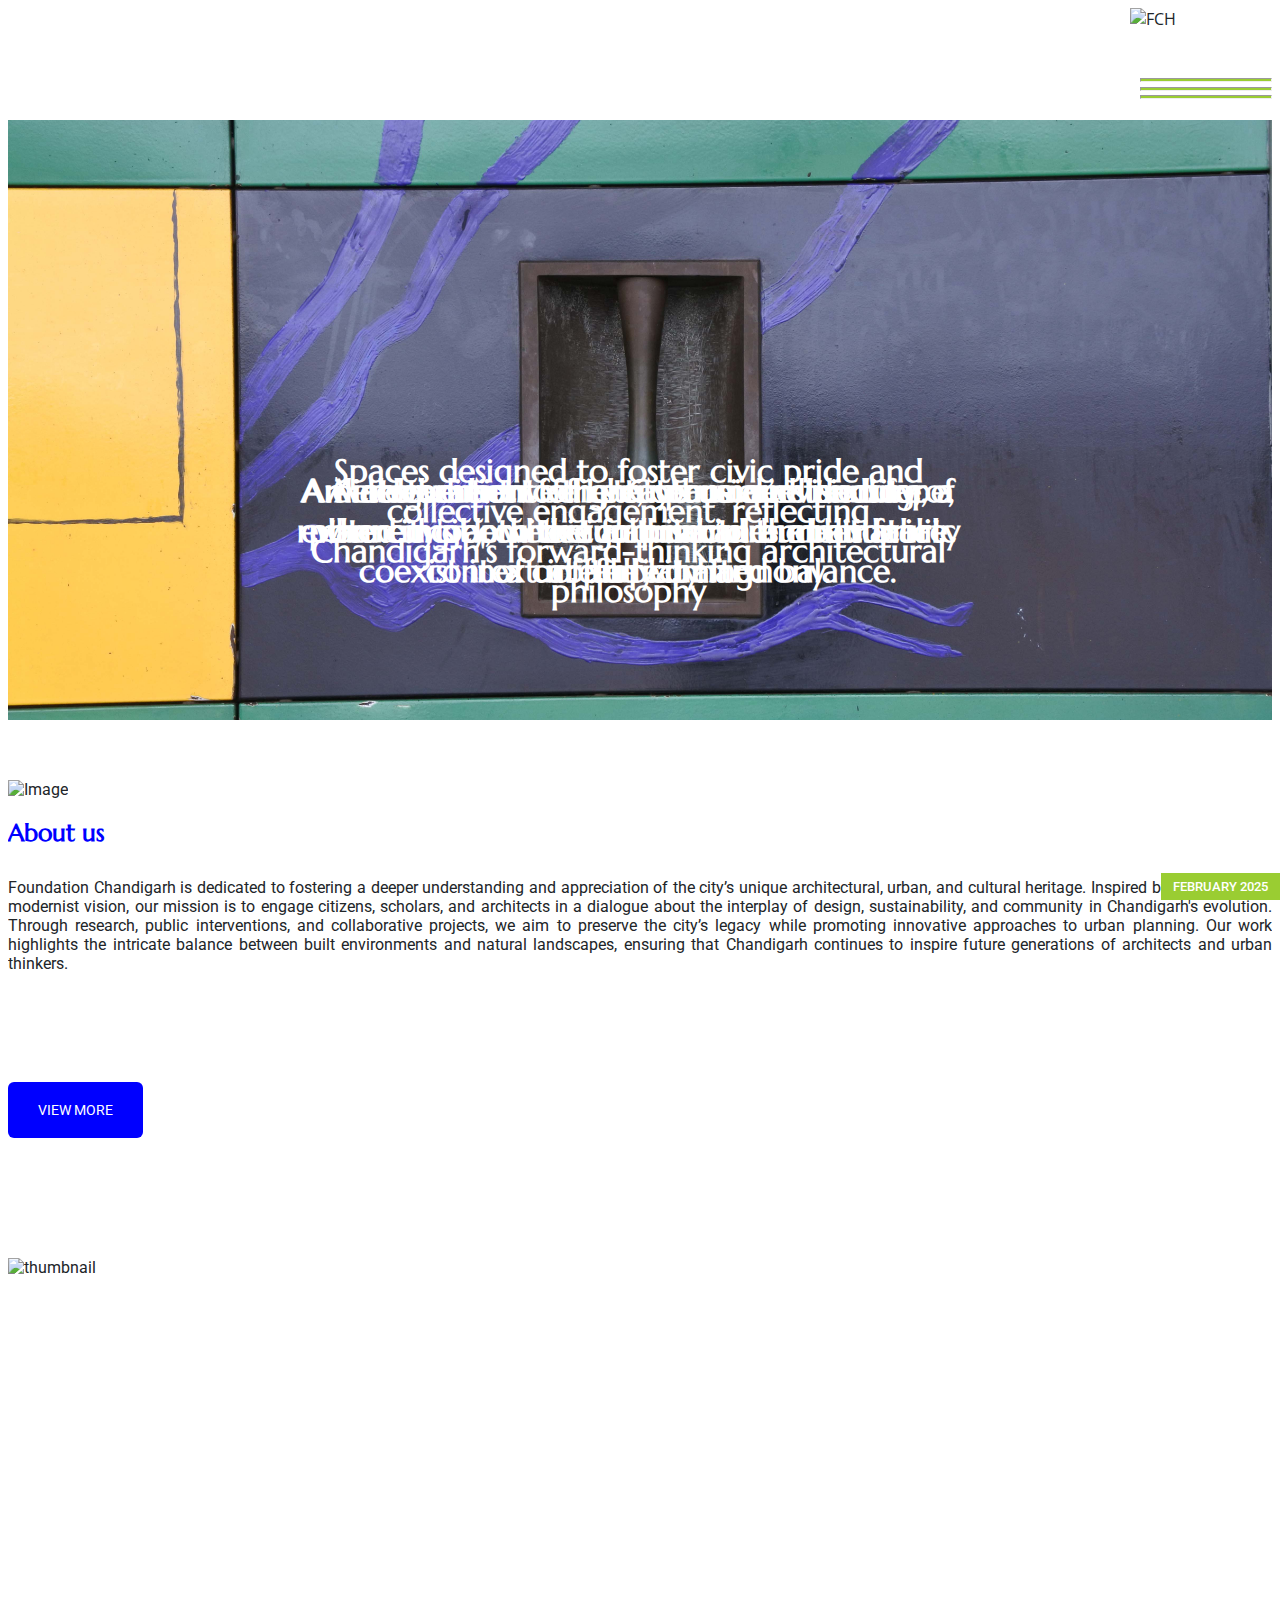
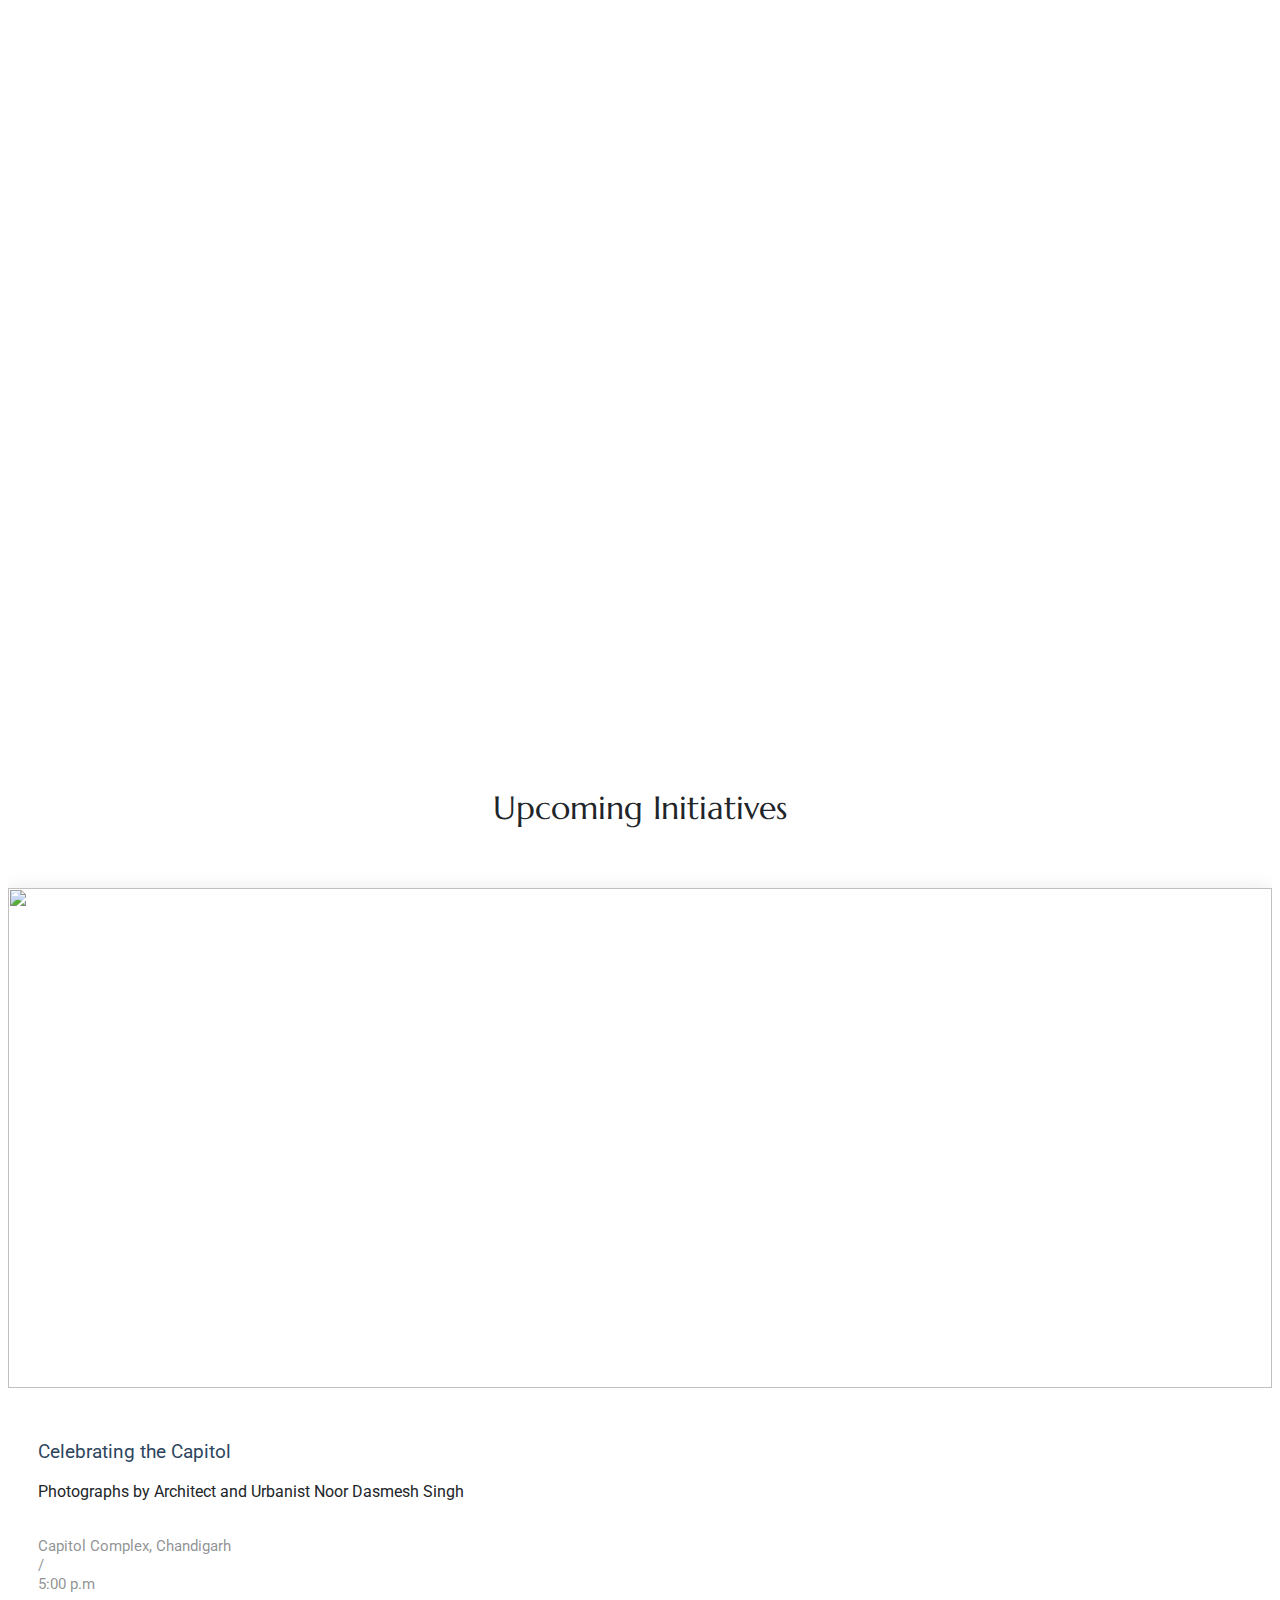
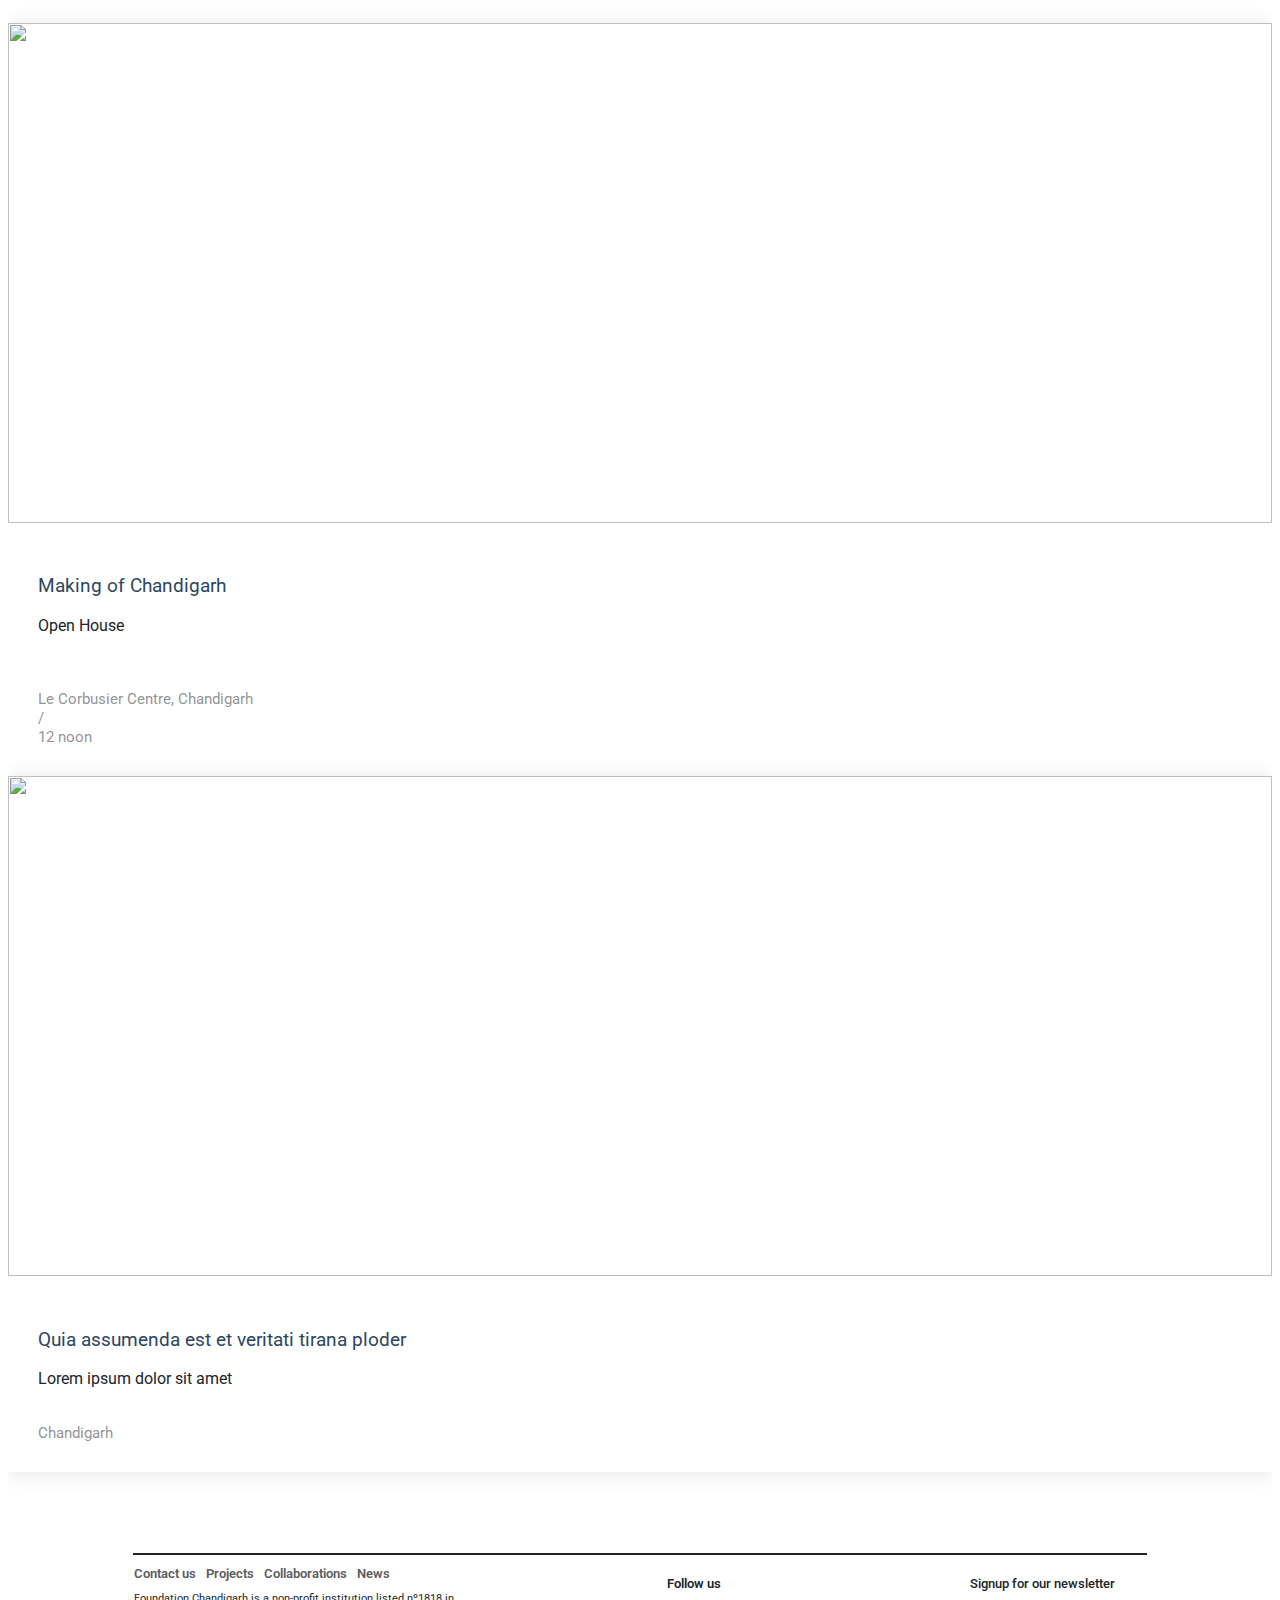
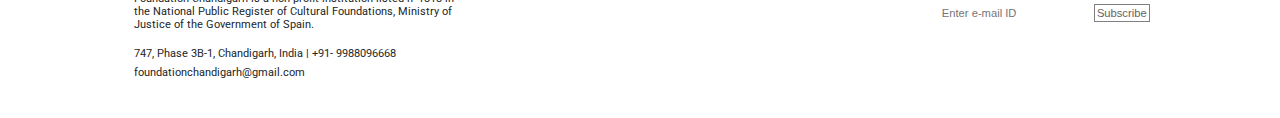
==== commit 9a60d7ec: "homepage responsiveness improved" ====
--- a/index.html
+++ b/index.html
@@ -9,8 +9,7 @@
   <meta name="keywords" content="">
 
   <!-- Favicons -->
-  <link href="assets/img/favicon.png" rel="icon">
-  <link href="assets/img/apple-touch-icon.png" rel="apple-touch-icon">
+  <link href="assets/img/logo-1.jpeg" rel="icon">
 
   <!-- Fonts -->
   <link href="https://fonts.googleapis.com" rel="preconnect">
@@ -36,7 +35,7 @@
     <!-- <div class="container-fluid container-xl position-relative d-flex" id="header-container"> -->
     <div id="header-container">
         <!-- Uncomment the line below if you also wish to use an image logo -->
-        <img src="assets/img/logo.jpeg" alt="FCH" class="logo-fch">
+        <img src="assets/img/logo.png" alt="FCH" class="logo-fch">
     </div>
 
       
@@ -47,6 +46,7 @@
           <!-- Toggler/collapsible Button (always visible) -->
           <button class="navbar-toggler custom-toggler" type="button" data-bs-toggle="collapse" data-bs-target="#navbarNavDropdown" aria-controls="navbarNavDropdown" aria-expanded="false" aria-label="Toggle navigation" id="toggler-button">
             <!-- <span class="navbar-toggler-icon"></span> -->
+            
             <hr class="toggler-line"></hr>
             <hr class="toggler-line"></hr>
             <hr class="toggler-line"></hr>
@@ -75,8 +75,7 @@
               <li class="nav-item">
                 <a class="nav-link" href="#">Collaborations</a>
               </li>
-              <li class="nav-item"></li>
-                <a class="nav-link" href="#">News</a>
+              <li class="nav-item"><a class="nav-link" href="#">News</a>
               </li>
             </ul>
             <!-- <i class="mobile-nav-toggle d-xl-none bi bi-list"></i> -->
@@ -90,7 +89,7 @@
   <main class="main">
 
     <!-- Hero Section -->
-    <section id="hero" class="hero section dark-background">
+    <section id="hero" class="hero section">
 
       <div id="hero-carousel" class="carousel slide carousel-fade" data-bs-ride="carousel" data-bs-interval="5000">
 
@@ -103,38 +102,41 @@
         </div><!-- End Carousel Item -->
 
         <div class="carousel-item">
+          <img src="assets/img/carousel-10.jpg" alt="">
+          <div class="carousel-container">
+            <h2>A testament to the city's unique identity, rooted in geometric forms and the rationality of urban planning.</h2>
+            <!-- <p>Nam libero tempore, cum soluta nobis est eligendi optio cumque nihil impedit quo minus id quod maxime placeat facere possimus.</p> -->
+          </div>
+        </div><!-- End Carousel Item -->
+
+        <div class="carousel-item">
+          <img src="assets/img/carousel-9-copy.jpg" alt="">
+          <div class="carousel-container">
+            <h2>A celebration of light, space, and texture, where modern design principles meet local context in perfect harmony.</h2>
+            <!-- <p>Beatae vitae dicta sunt explicabo. Nemo enim ipsam voluptatem quia voluptas sit aspernatur aut odit aut fugit.</p> -->
+          </div>
+        </div><!-- End Carousel Item -->
+
+        <div class="carousel-item">
+          <img src="assets/img/carousel-7.jpg" alt="">
+          <div class="carousel-container">
+            <h2>An embodiment of Le Corbusier’s vision for a planned city, where architecture and nature coexist in a carefully crafted balance.</h2>
+          </div>
+        </div>
+        <div class="carousel-item">
           <img src="assets/img/carousel-img-2.jpg" alt="">
           <div class="carousel-container">
-            <h2>An intervention for greater understanding of the city's architectural, urban and historic fabric.</h2>
-            <!-- <p>Nam libero tempore, cum soluta nobis est eligendi optio cumque nihil impedit quo minus id quod maxime placeat facere possimus.</p> -->
-          </div>
-        </div><!-- End Carousel Item -->
-
+            <h2>Spaces designed to foster civic pride and collective engagement, reflecting Chandigarh's forward-thinking architectural philosophy</h2>
+
+          </div>
+        </div>
         <div class="carousel-item">
           <img src="assets/img/carousel-img-3.jpg" alt="">
           <div class="carousel-container">
-            <h2>An intervention for greater understanding of the city's architectural, urban and historic fabric.</h2>
-            <!-- <p>Beatae vitae dicta sunt explicabo. Nemo enim ipsam voluptatem quia voluptas sit aspernatur aut odit aut fugit.</p> -->
-          </div>
-        </div><!-- End Carousel Item -->
-
-        <div class="carousel-item">
-          <img src="assets/img/carousel-img-4.jpg" alt="">
-          <div class="carousel-container">
-            <h2>An intervention for greater understanding of the city's architectural, urban and historic fabric.</h2>
-            <!-- <p>Neque porro quisquam est, qui dolorem ipsum quia dolor sit amet, consectetur, adipisci velit, sed quia non numquam eius.</p> -->
-          </div>
-        </div>
-        <!-- End Carousel Item -->
-
-        <!-- <div class="carousel-item">
-          <img src="assets/img/hero_5.jpg" alt="">
-          <div class="carousel-container">
-            <h2>An intervention for greater understanding of the city's architectural, urban and historic fabric.</h2>
-            <p>Lorem ipsum dolor sit amet, consectetur adipiscing elit, sed do eiusmod tempor incididunt ut labore et dolore magna aliqua.</p>
-          </div>
-        </div> -->
-        <!-- End Carousel Item -->
+            <h2>A dialogue between structure and landscape, enhancing both the cultural and urban fabric of the city.</h2>
+            
+          </div>
+        </div>
 
         <a class="carousel-control-prev" href="#hero-carousel" role="button" data-bs-slide="prev">
           <span class="carousel-control-prev-icon bi bi-chevron-left" aria-hidden="true"></span>
@@ -361,13 +363,13 @@
     <!-- /Services Section -->
 
     <!-- About Section -->
-    <section id="about" class="about section">
+    <!-- <section id="about" class="about section">
 
       <div class="content" style="background-color: yellowgreen">
         <div class="container" style="background-color: yellowgreen">
           <div class="row">
             <div class="col-lg-6 mb-4 mb-lg-0">
-              <img src="assets/img/img_long_5.jpg" alt="Image " class="img-fluid img-overlap" data-aos="zoom-out">
+              <img src="assets/img/vertical_img_2.jpg" alt="Image " class="img-fluid img-overlap" data-aos="zoom-out">
             </div>
             <div class="col-lg-5 ml-auto" data-aos="fade-up" data-aos-delay="100">
               <h3 class="content-subtitle text-white">Our Vision</h3>
@@ -382,21 +384,21 @@
 
               <div class="row my-5">
                 <div class="col-lg-12 d-flex align-items-start mb-4">
-                  <!-- <i class="bi bi-cloud-rain me-4 display-6"></i> -->
+                  
                   <div>
                     <h4 class="m-0 h5 text-white">Subheading</h4>
                     <p class="text-white opacity-50">Lorem ipsum dolor sit amet.</p>
                   </div>
                 </div>
                 <div class="col-lg-12 d-flex align-items-start mb-4">
-                  <!-- <i class="bi bi-heart me-4 display-6"></i> -->
+                  
                   <div>
                     <h4 class="m-0 h5 text-white">Subheading</h4>
                     <p class="text-white opacity-50">Lorem ipsum dolor sit amet.</p>
                   </div>
                 </div>
                 <div class="col-lg-12 d-flex align-items-start">
-                  <!-- <i class="bi bi-shop me-4 display-6"></i> -->
+                  
                   <div>
                     <h4 class="m-0 h5 text-white">Subheading</h4>
                     <p class="text-white opacity-50">Lorem ipsum dolor sit amet.</p>
@@ -407,7 +409,7 @@
           </div>
         </div>
       </div>
-    </section>
+    </section> -->
 
     <!-- /About Section -->
 
@@ -418,24 +420,21 @@
       <div class="container">
         <div class="row gy-4 justify-content-between align-items-center">
           <div class="col-lg-6 order-lg-2 position-relative" data-aos="zoom-out">
-            <img src="assets/img/img_sq_1.jpg" alt="Image" class="img-fluid">
-            <a href="https://www.youtube.com/watch?v=Y7f98aduVJ8" class="glightbox pulsating-play-btn">
-              <span class="play"><i class="bi bi-play-fill"></i></span>
-            </a>
-          </div>
+            <img src="assets/img/video thumbnail.jpg" alt="Image" class="img-fluid">
+            <!-- <a href="https://www.youtube.com/watch?v=Y7f98aduVJ8" class="glightbox pulsating-play-btn">
+                <span class="play"><i class="bi bi-play-fill custom-play-btn" id="play-button-icon"></i></span>
+            </a> -->
+        </div>
           <div class="col-lg-5 order-lg-1" data-aos="fade-up" data-aos-delay="100">
-            <h2 class="content-title mb-4" style="color:blue">Heading Here</h2>
-            <p class="mb-4">
-              Lorem ipsum dolor sit amet consectetur adipisicing elit. Enim
-              necessitatibus placeat, atque qui voluptatem velit explicabo vitae
-              repellendus architecto provident nisi ullam minus asperiores commodi!
-              Tenetur, repellat aliquam nihil illo.
+            <h2 class="content-title mb-4" style="color:blue">About us</h2>
+            <p style="margin-bottom: 10%; text-align:justify">
+              Foundation Chandigarh is dedicated to fostering a deeper understanding and appreciation of the city’s unique architectural, urban, and cultural heritage. Inspired by Le Corbusier’s modernist vision, our mission is to engage citizens, scholars, and architects in a dialogue about the interplay of design, sustainability, and community in Chandigarh's evolution. Through research, public interventions, and collaborative projects, we aim to preserve the city’s legacy while promoting innovative approaches to urban planning. Our work highlights the intricate balance between built environments and natural landscapes, ensuring that Chandigarh continues to inspire future generations of architects and urban thinkers.
             </p>
-            <ul class="list-unstyled list-check">
+            <!-- <ul class="list-unstyled list-check">
               <li>Lorem ipsum dolor sit amet</li>
               <li>Velit explicabo vitae repellendu</li>
               <li>Repellat aliquam nihil illo</li>
-            </ul>
+            </ul> -->
 
             <p><a href="#" class="btn-cta" id="view-more-btn">View More</a></p>
           </div>
@@ -651,81 +650,86 @@
     <!-- </section> -->
 
     <!-- /Testimonials Section -->
+    
+    <!-- VIDEO SECTION -->
+
+    <div class="video-section-container">
+      <img src="assets/img/carousel-5-copy.jpg" alt="thumbnail" class="video-thumbnail" id="video-thumbnail">
+  
+  <!-- Play button -->
+  <div class="play-button-container">
+    <i class="bi bi-play-fill custom-play-btn" id="play-button-icon"></i>
+  </div>
+
+  <!-- Video element -->
+  <video id="video" class="video-thumbnail" controls>
+    <source src="assets/img/fch_video.webm" type="video/mp4">
+    Your browser does not support the video tag.
+  </video>
+    </div>
 
     <!-- Recent Posts Section -->
     <section id="recent-posts" class="recent-posts section">
 
       <!-- Section Title -->
       <div class="container section-title" data-aos="fade-up">
-        <h2>Recent Ventures</h2>
-        <p>Necessitatibus eius consequatur</p>
+        <!-- <h2 class="heading-text">Upcoming Initiatives</h2> -->
+        <p class="heading-text">Upcoming Initiatives</p>
       </div>
       <!-- End Section Title -->
 
       <div class="container">
-
         <div class="row gy-5">
-
           <div class="col-xl-4 col-md-6">
-            <div class="post-item position-relative h-100" data-aos="fade-up" data-aos-delay="100">
+            <div class="post-item position-relative h-100" data-aos="fade-up" data-aos-delay="200">
 
               <div class="post-img position-relative overflow-hidden">
-                <img src="assets/img/blog/blog-1.jpg" class="img-fluid" alt="">
-                <span class="post-date">December 12</span>
+                <img src="assets/img/tower-of-shadows.jpg" class="img-fluid" id="card-image" alt="">
+                <span class="post-date">October 05</span>
               </div>
 
               <div class="post-content d-flex flex-column">
 
-                <h3 class="post-title">Eum ad dolor et. Autem aut fugiat debitis</h3>
-
+                <h3 class="heading-text">Celebrating the Capitol</h3>
+                <p>Photographs by Architect and Urbanist Noor Dasmesh Singh</p>
+                <br>
                 <div class="meta d-flex align-items-center">
                   <div class="d-flex align-items-center">
-                    <i class="bi bi-person"></i> <span class="ps-2">Julia Parker</span>
+                    <i class="bi bi-pin"></i> <span class="ps-2">Capitol Complex, Chandigarh</span>
                   </div>
                   <span class="px-3 text-black-50">/</span>
                   <div class="d-flex align-items-center">
-                    <i class="bi bi-folder2"></i> <span class="ps-2">Politics</span>
-                  </div>
-                </div>
-
-                <hr>
-
-                <a href="blog-details.html" class="readmore stretched-link"><span>Read More</span><i class="bi bi-arrow-right"></i></a>
-
-              </div>
-
-            </div>
-          </div>
-          <!-- End post item -->
-
-          <div class="col-xl-4 col-md-6">
-            <div class="post-item position-relative h-100" data-aos="fade-up" data-aos-delay="200">
+                    <i class="bi bi-clock"></i> <span class="ps-2">5:00 p.m</span>
+                  </div>
+                </div>
+              </div>
+
+            </div>
+          </div>
+
+          <div class="col-xl-4 col-md-6" data-aos="fade-up" data-aos-delay="300">
+            <div class="post-item position-relative h-100">
 
               <div class="post-img position-relative overflow-hidden">
-                <img src="assets/img/blog/blog-2.jpg" class="img-fluid" alt="">
-                <span class="post-date">July 17</span>
+                <img src="assets/img/making_of_chd.jpg" class="img-fluid" alt="" id="card-image">
+                <span class="post-date">October 05</span>
               </div>
 
               <div class="post-content d-flex flex-column">
 
-                <h3 class="post-title">Et repellendus molestiae qui est sed omnis</h3>
-
+                <h3 class="heading-text">Making of Chandigarh</h3>
+                <p>Open House</p>
+                <br></br>
                 <div class="meta d-flex align-items-center">
                   <div class="d-flex align-items-center">
-                    <i class="bi bi-person"></i> <span class="ps-2">Mario Douglas</span>
+                    <i class="bi bi-pin"></i> <span class="ps-2">Le Corbusier Centre, Chandigarh</span>
                   </div>
                   <span class="px-3 text-black-50">/</span>
                   <div class="d-flex align-items-center">
-                    <i class="bi bi-folder2"></i> <span class="ps-2">Sports</span>
-                  </div>
-                </div>
-
-                <hr>
-
-                <a href="blog-details.html" class="readmore stretched-link"><span>Read More</span><i class="bi bi-arrow-right"></i></a>
-
-              </div>
-
+                    <i class="bi bi-clock"></i> <span class="ps-2">12 noon</span>
+                  </div>
+                </div>
+              </div>
             </div>
           </div>
           <!-- End post item -->
@@ -734,34 +738,29 @@
             <div class="post-item position-relative h-100">
 
               <div class="post-img position-relative overflow-hidden">
-                <img src="assets/img/blog/blog-3.jpg" class="img-fluid" alt="">
-                <span class="post-date">September 05</span>
+                <img src="assets/img/February-2025.jpg" class="img-fluid" id="card-image" alt="">
+                <span class="post-date">February 2025</span>
               </div>
 
               <div class="post-content d-flex flex-column">
 
-                <h3 class="post-title">Quia assumenda est et veritati tirana ploder</h3>
-
+                <h3 class="heading-text">Quia assumenda est et veritati tirana ploder</h3>
+                <p>Lorem ipsum dolor sit amet</p>
+                <br>
                 <div class="meta d-flex align-items-center">
                   <div class="d-flex align-items-center">
-                    <i class="bi bi-person"></i> <span class="ps-2">Lisa Hunter</span>
-                  </div>
-                  <span class="px-3 text-black-50">/</span>
+                    <i class="bi bi-pin"></i> <span class="ps-2">Chandigarh</span>
+                  </div>
+                  <!-- <span class="px-3 text-black-50">/</span>
                   <div class="d-flex align-items-center">
-                    <i class="bi bi-folder2"></i> <span class="ps-2">Economics</span>
-                  </div>
-                </div>
-
-                <hr>
-
-                <a href="blog-details.html" class="readmore stretched-link"><span>Read More</span><i class="bi bi-arrow-right"></i></a>
+                    <i class="bi bi-clock"></i> <span class="ps-2">Time</span>
+                  </div> -->
+                </div>
               </div>
             </div>
           </div>
           <!-- End post item -->
-
-        </div>
-
+        </div>
       </div>
 
     </section>
@@ -776,18 +775,33 @@
           <a href="" class="homepage-about-link">Projects &nbsp;</a> 
           <a href="#" class="homepage-about-link">Collaborations &nbsp;</a> 
           <a href="#" class="homepage-about-link">News &nbsp;</a>
-          <p style="font-size:0.75em; margin-top: 3%">Foundation Chandigarh is a non-profit institution listed nº1818 in the National Public Register of Cultural Foundations, Ministry of Justice of the Government of Spain.</p>
+          <p style="font-size:0.7em; margin-top: 3%">Foundation Chandigarh is a non-profit institution listed nº1818 in the National Public Register of Cultural Foundations, Ministry of Justice of the Government of Spain.</p>
+          <span style="font-size:0.7em;">747, Phase 3B-1, Chandigarh, India | +91- 9988096668 foundationchandigarh@gmail.com</span>
         </div>
 
         <div class="about-social-links" style="text-align:center">
-          <p style="font-weight:600">Follow us</p>
-          <a href="#" class="homepage-about-link" >Instagram &nbsp;</a>
-          <a href="#" class="homepage-about-link" >Facebook &nbsp;</a>
-          <a href="#" class="homepage-about-link" >X </a>
+          <p style="font-weight:600; font-size: 0.8em">Follow us</p>
+          <!-- <a href="#" class="homepage-about-link" >Instagram &nbsp;</a>  -->
+          <a href=""><i class="bi bi-instagram" id="social-link"></i></a>
+          <!-- <a href="#" class="homepage-about-link" >Facebook &nbsp;</a> -->
+          <a href=""><i class="bi bi-facebook" id="social-link"></i></a>
+          <!-- <a href="#" class="homepage-about-link" >X </a> -->
+          <a href=""><i class="bi bi-twitter-x" id="social-link"></i></a>
         </div>
 
         <div class="homepage-about-address">
-          <span>797, Phase 3B-1, Mohali, India | +91- 9988096668</span>
+          <p class="form-caption">Signup for our newsletter</p>
+          <form action="forms/newsletter.php" class="form-subscribe php-email-form">
+            <div class="form-group d-flex align-items-stretch" id="form-field-container">
+              <input type="email" name="email" placeholder="Enter e-mail ID" id="subscription-form-textfield">
+              <input type="submit" value="Subscribe" id="subscription-form-button">
+            </div>
+            <div class="loading">Loading</div>
+            <div class="error-message"></div>
+            <div class="sent-message">
+              Your subscription request has been sent. Thank you!
+            </div>
+          </form>
         </div>
       </div>
     </div>
--- a/index.css
+++ b/index.css
@@ -1,11 +1,22 @@
 @import url('https://fonts.googleapis.com/css2?family=Roboto:ital,wght@0,100;0,300;0,400;0,500;0,700;0,900;1,100;1,300;1,400;1,500;1,700;1,900&display=swap');
+
+:root {
+    --background-color:none;
+    --default-color: #212529;
+    --heading-color: #2d465e;
+    --accent-color: yellowgreen;
+  }
 
 .main{
     font-family: "Roboto", sans-serif;
     font-weight: 400;
     font-style: normal;
 }
-
+.heading-text{
+    font-family: "Roboto", sans-serif;
+    font-weight: 400;
+    font-style: normal;
+}
 #header{
     width: 100%;
 }
@@ -19,7 +30,12 @@
 
 .logo-fch{
     height: 70px;
-}
+    width: 142px;
+}
+/* .logo-fch{
+    height: 70px;
+    margin-right: 2%;
+} */
 
 /* OLD NAVBAR CODE */
 
@@ -37,12 +53,17 @@
     /* border-radius: 5px; */
     display:flex;
     justify-content:end;
-    margin-right: 10px;
+    /* margin-right: 10px; */
+    margin-right: 25px;
+    align-items:center;
 }
 #navbar-menu{
     display:block;
     /* background: transparent; */
     padding:0;
+    /* margin-top: 5%; */
+    margin-bottom:0%;
+    /* height: 25px; */
 }
 #navbar-menu-container{
     padding:0;
@@ -52,6 +73,7 @@
 
 .nav-item {
     margin-right: 10px; /* Add some space between items */
+    margin-bottom: 2px;
 }
 
 .nav-link {
@@ -74,11 +96,20 @@
 }
 #toggler-button{
     padding:0;
+    margin-right: 10px;
+    display:flex;
+    flex-direction: column;
+    /* margin-bottom: 5%; */
+    align-items:top;
 }
 .toggler-line{
-    width: 90px;
-    background-color: rgb(25, 72, 2);
-    margin: 10%;
+    width: 130px;
+    height: 2px;
+    background-color: yellowgreen;
+    margin:0;
+    margin-left: 13px;
+    margin-bottom:5%;
+    opacity:1;
 }
 
 .navbar-toggler {
@@ -120,7 +151,7 @@
 .dividing-line-container{
     display:flex;
     justify-content: space-around;
-    margin-top: 3%;
+    margin-top: 1%;
 }
 .dividing-line{
     text-align:center;
@@ -133,22 +164,101 @@
 /* CAROUSEL  */
 
 #hero{
-    height: 550px; 
+    height: 600px; 
+    background: none;
+    width: 100%;
 }
 
 .carousel-item img {
-    height: 550px;
-    object-fit: cover; /* Ensure the image covers the area without stretching */
+    /* filter: brightness(0.8) contrast(1) saturate(1.3); */
+    height: 600px;
+    object-fit:cover; /* Ensure the image covers the area without stretching */
     width: 100%; /* Ensure the images fill the entire width */
-  }
-
-  .carousel-container {
+    /* transform: scale(0.8); */
+}
+
+.carousel-container {
     position: absolute;
     bottom: 20px; /* Adjust vertical position of text */
     left: 20px; /* Adjust horizontal position of text */
     color: white; /* Ensure text color is visible on the image */
-    max-width: 70%; /* Prevent the text from stretching too far */
-  }
+    width: 88%; /* Prevent the text from stretching too far */
+    display:flex;
+    justify-content: space-around;
+    background: none;
+}
+
+.carousel-container h2{
+    text-align:center;
+    color: white;
+    font-size: 2em;
+    /* font-family: "Roboto", sans-serif;
+    font-weight: 400;
+    font-style: normal; */
+}   
+
+
+/* VIDEO AREA */
+
+/* Container styling */
+/* Styling for the container */
+.video-section-container {
+    position: relative;
+    display:flex;
+    justify-content:center;
+    width: 100%;
+    height: 975px;
+    /* margin: 0 auto; */
+    margin-top: 5%;
+    margin-bottom: 5%;
+  }
+  
+  /* Thumbnail image */
+  .video-thumbnail {
+    width: 100%;
+    height: 975px;
+    cursor: pointer;
+    /* object-fit:cover; */
+  }
+  
+  /* Play button styling */
+  .play-button-container {
+    position: absolute;
+    top: 50%;
+    left: 50%;
+    transform: translate(-50%, -50%);
+    z-index: 10;
+    cursor: pointer;
+  }
+  
+  #play-button-icon {
+    font-size: 50px;
+    color: white;
+  }
+  
+  /* Video should be hidden initially */
+  #video {
+    display: none;
+    width: 100%;
+    height: auto;
+  }
+  
+
+/* ABOUT SECTION */
+
+#about{
+    margin-top: 7%;
+}
+#view-more-btn{
+    background-color:blue;
+}
+
+/* EVENT SECTION */
+
+ #card-image{
+    height: 500px;
+    width: 100%;
+ }
 
 /* HOMEPAGE ABOUT */
 
@@ -174,7 +284,7 @@
 
 .homepage-about-link{
     color: rgb(93, 92, 92);
-    font-size: .9em;
+    font-size: .8em;
     font-weight: 500;
     font-weight: 600;
 }
@@ -185,17 +295,58 @@
 
 .about-social-links{
     margin-right: 5%;
-    width: 33%;
+    width: 15%;
     text-align:justify;
     /* font-size: 1.25em; */
 }
-
-.homepage-about-address{
-    /* width: ; */
-    display:flex;
-    justify-content: center;
-    font-size: .8em;
-    width: 33%;
+#social-link{
+    margin: 2%;
+    size: 1.5em;
+}
+
+#subscription-form-textfield {
+    outline: none; /* Removes the blue border */
+    border: none; /* Removes any existing border */
+  }
+  
+  /* Optional: If you want to keep a border but change its color on focus */
+  #subscription-form-textfield:focus {
+    outline: none; /* Remove the default focus outline */
+    border: none; /* You can set this to a custom color if needed */
+  }
+
+/* .homepage-about-address{
+    font-size: .65em;
+} */
+
+/* SUBSCRIPTION FORM */
+
+#form-field-container{
+    display:flex;
+    align-items:center;
+    justify-content: space-between;
+    width: 100%;
+}
+
+#subscription-form-textfield{
+    border:none;
+    font-size: 0.7em;
+}
+#subscription-form-button{
+    background-color: white;
+    color:rgb(98, 98, 98);
+    border: solid gray 1px;
+    border-radius:0;
+    margin-left: 5px;
+    width: 40%;
+    text-align:center;
+    padding:1%;
+    font-size: 0.7em;
+}
+.form-caption{
+    text-align:center;
+    font-size: 0.8em;
+    font-weight: 500;
 }
 
 @media(max-width: 600px)
@@ -232,25 +383,61 @@
     
       /* Optional: Adjust the toggler button for small screens */
       .navbar-toggler {
+        display:block;
+        /* position: absolute;
+        top: 10px;
+        left: 10px; */
+        z-index: 1001; 
+      }
+      /* When the menu is opened and the class is added */
+        #toggler-button.toggler-top-right {
+            position: absolute; /* Position it absolutely */
+            top: 10px; /* Adjust the top margin to place it below the top */
+            right: 10px; /* Align it to the right of the screen */
+            z-index: 1000; /* Ensure it is above other elements */
+        }
+
+        .navbar-toggler {
+            padding: 10px; /* Adjust padding for better clickability */
+        }
+        
+        /* Optional hover/focus effects for better UI */
+        .nav-link:hover, .nav-link:focus {
+            background-color: transparent;
+            color: lightgray;
+        }
+    
+    .carousel-container {
+        width: 70%;
+    }
+
+    .video-section-container {
+        height: 500px;
+      }
+
+    .video-thumbnail{
+        height: 500px;
+    }
+    /* .play-button-container {
         position: absolute;
-        top: 10px;
-        left: 10px;
-        z-index: 1001; /* Keep it on top of the dropdown */
-      }
-    
-      /* Optional hover/focus effects for better UI */
-      .nav-link:hover, .nav-link:focus {
-        background-color: transparent;
-        color: lightgray;
-      }
+        top: 50%;
+        left: 50%;
+        transform: translate(-50%, -50%);
+        z-index: 10;
+        cursor: pointer;
+      } */
 
     .homepage-about{
         flex-direction: column;
         align-items: top;
+        width: 100%;
+        align-content:center;
     }
     .homepage-about-links{
         margin-right:0;
         margin-bottom: 10%;
+        width: 100%;
+        padding: 5%;
     }
     .homepage-about-link{
         width: 100%;
@@ -259,6 +446,8 @@
         margin-bottom: 10%;
         align-items: flex-start;
         height: 100%;
+        width: 100%;
+        text-align:left;
     }
     .homepage-about-address{
         width: 100%;
@@ -266,24 +455,5 @@
         padding: 5%;
     }
 }
-/* SUBSCRIPTION FORM */
-
-#subscription-form-textfield{
-    border-color: yellowgreen;
-}
-#subscription-form-button{
-    background-color: yellowgreen;
-    border-color: yellowgreen;
-}
-
-/* VIDEO AREA */
-
-#view-more-btn{
-    background-color: blue;
-}
-
-/* ABOUT SECTION */
-
-#about{
-    margin-top: 7%;
-}+
+
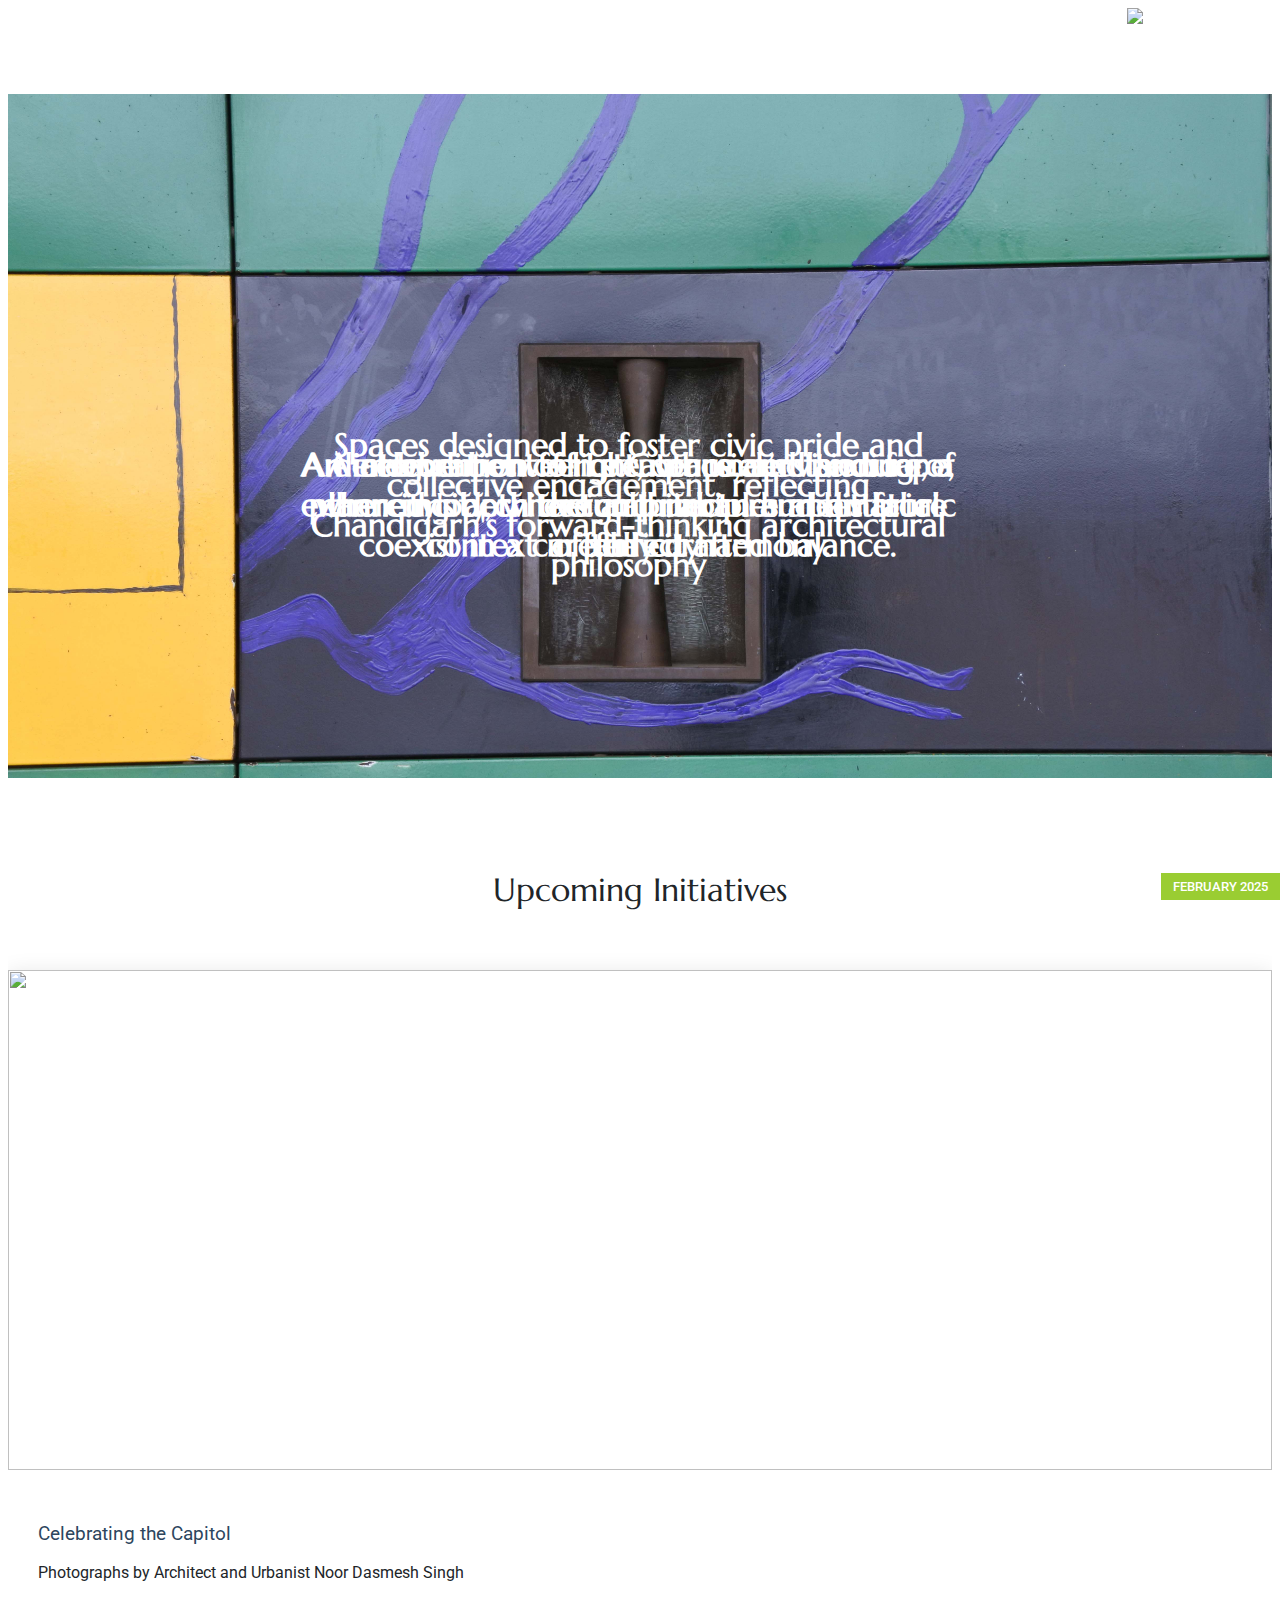
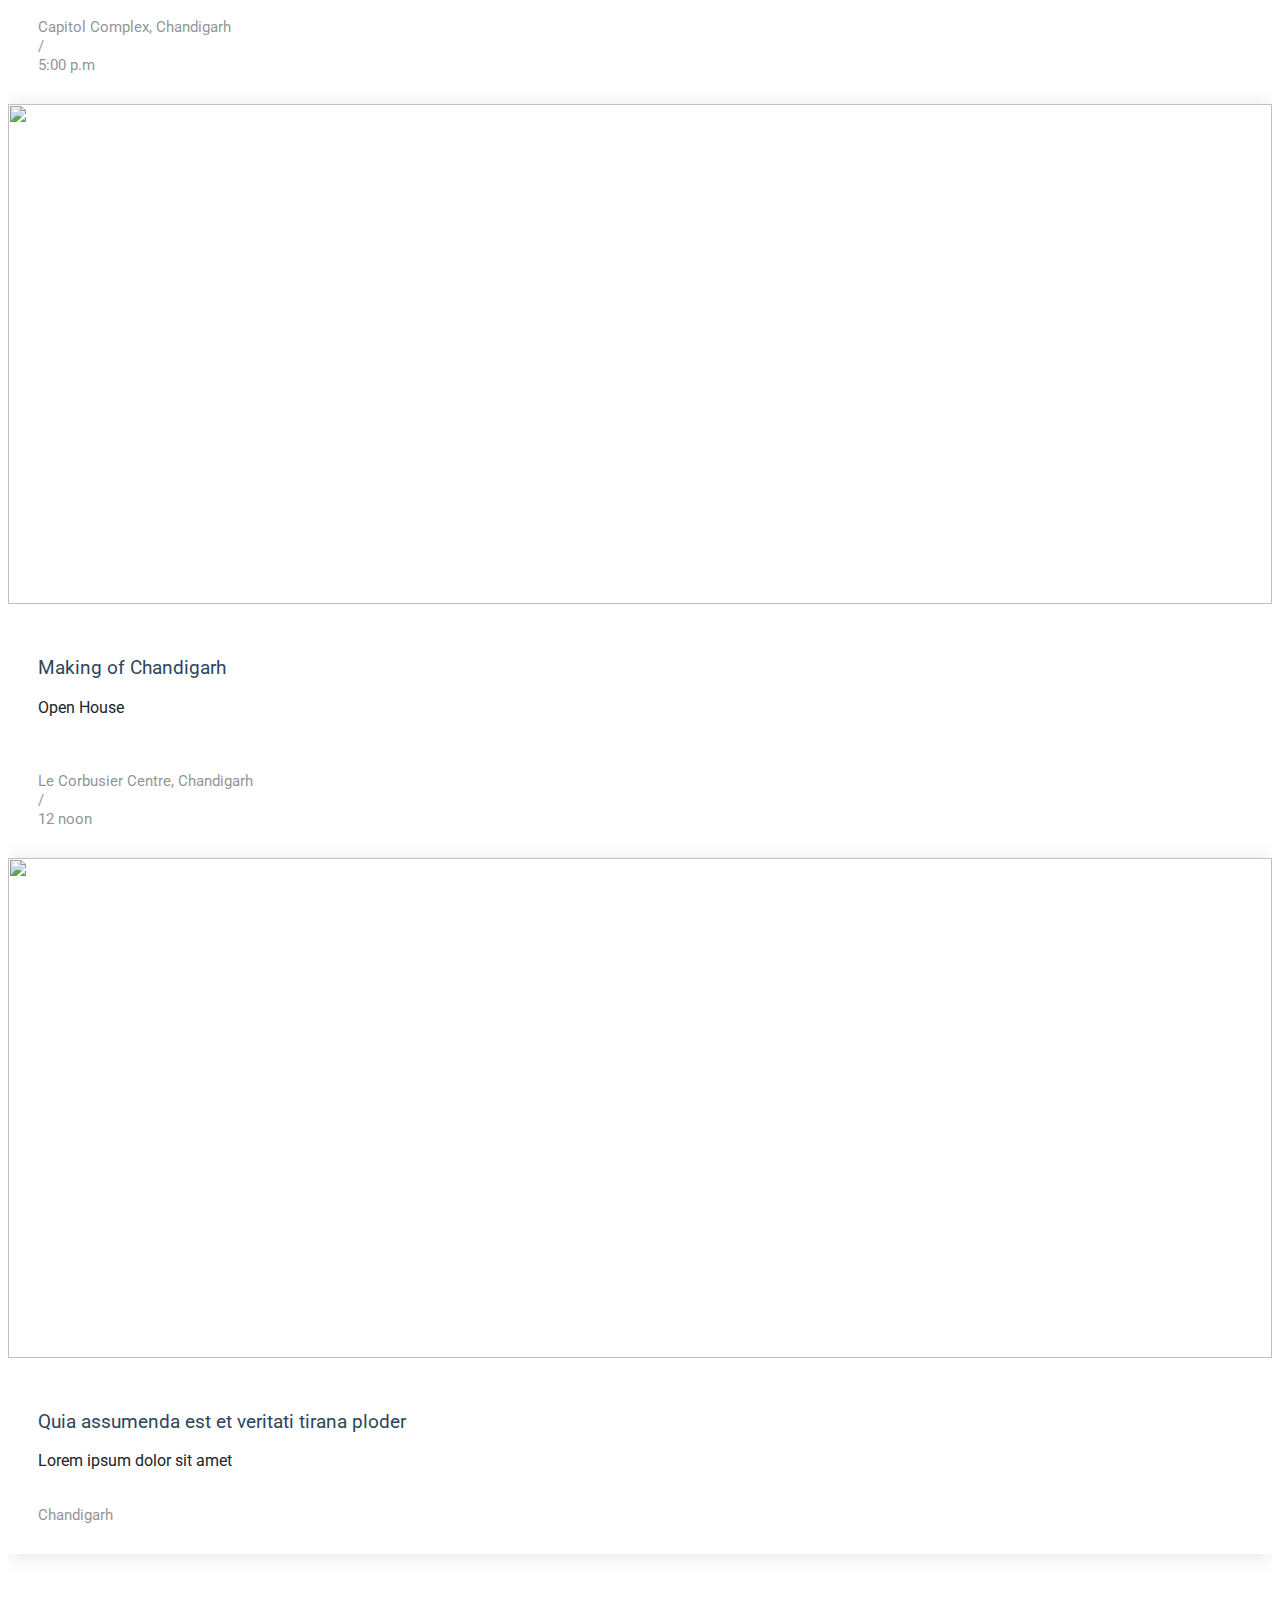
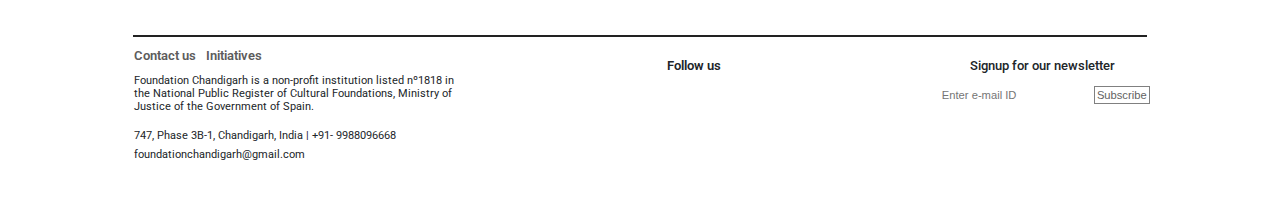
==== commit 54f058bf: "About page created" ====
--- a/index.html
+++ b/index.html
@@ -24,8 +24,10 @@
   <link href="assets/vendor/glightbox/css/glightbox.min.css" rel="stylesheet">
 
   <!-- Main CSS File -->
+  
   <link href="assets/css/main.css" rel="stylesheet">
-  <link href="index.css" rel="stylesheet">
+  <link href="assets/css/index.css" rel="stylesheet">
+  
 
 </head>
 
@@ -35,7 +37,7 @@
     <!-- <div class="container-fluid container-xl position-relative d-flex" id="header-container"> -->
     <div id="header-container">
         <!-- Uncomment the line below if you also wish to use an image logo -->
-        <img src="assets/img/logo.png" alt="FCH" class="logo-fch">
+        <!-- <img src="assets/img/logo-1.jpeg" alt="FCH" class="logo-fch"> -->
     </div>
 
       
@@ -43,42 +45,33 @@
       <nav class="navbar" id="navbar-menu">
         <div class="container-fluid" id="navbar-menu-container">
       
-          <!-- Toggler/collapsible Button (always visible) -->
+          
           <button class="navbar-toggler custom-toggler" type="button" data-bs-toggle="collapse" data-bs-target="#navbarNavDropdown" aria-controls="navbarNavDropdown" aria-expanded="false" aria-label="Toggle navigation" id="toggler-button">
-            <!-- <span class="navbar-toggler-icon"></span> -->
+            <img src="assets/img/logo-1.jpeg" alt="FCH" class="logo-fch">
             
+            <!-- <hr class="toggler-line"></hr>
             <hr class="toggler-line"></hr>
-            <hr class="toggler-line"></hr>
-            <hr class="toggler-line"></hr>
+            <hr class="toggler-line"></hr> -->
           </button>
+          
       
-          <!-- Navbar links (always collapsible) -->
+          
           <div class="collapse navbar-collapse" id="navbarNavDropdown">
             <ul class="navbar-nav">
               <li class="nav-item">
                 <a class="nav-link" aria-current="page" href="#">Home</a>
               </li>
               <li class="nav-item">
-                <a class="nav-link" href="#">About</a></li>
+                <a class="nav-link" href="#upcoming-initiatives">Initiatives</a></li>
               <li class="nav-item">
-                <a class="nav-link" href="#">Projects</a></li>
-              <!-- <li class="nav-item dropdown">
-                <a class="nav-link dropdown-toggle" href="#" id="navbarDropdownMenuLink" role="button" data-bs-toggle="dropdown" aria-expanded="false">
-                  Dropdown
-                </a>
-                <ul class="dropdown-menu" aria-labelledby="navbarDropdownMenuLink">
-                  <li><a class="dropdown-item" href="#">Action</a></li>
-                  <li><a class="dropdown-item" href="#">Another action</a></li>
-                  <li><a class="dropdown-item" href="#">Something else here</a></li>
-                </ul>
+                <a class="nav-link" href="contact.html">Contact</a>
+              </li>
+              <li class="nav-item">
+                <a class="nav-link" href="about.html">About</a>
+              </li>
+              <!-- <li class="nav-item"><a class="nav-link" href="#">News</a>
               </li> -->
-              <li class="nav-item">
-                <a class="nav-link" href="#">Collaborations</a>
-              </li>
-              <li class="nav-item"><a class="nav-link" href="#">News</a>
-              </li>
-            </ul>
-            <!-- <i class="mobile-nav-toggle d-xl-none bi bi-list"></i> -->
+            </ul>
           </div>
         </div>
       </nav>
@@ -94,7 +87,8 @@
       <div id="hero-carousel" class="carousel slide carousel-fade" data-bs-ride="carousel" data-bs-interval="5000">
 
         <div class="carousel-item active">
-          <img src="assets/img/carousel-img-1.jpg" alt="">
+          <!-- <div class="image-div"></div> -->
+          <img src="assets/img/carousel-1-copy.jpg" alt="">
           <div class="carousel-container">
             <h2>An intervention for greater understanding of the city's architectural, urban and historic fabric.</h2>
             <!-- <p>Lorem ipsum dolor sit amet, consectetur adipiscing elit, sed do eiusmod tempor incididunt ut labore et dolore magna aliqua.</p> -->
@@ -102,15 +96,7 @@
         </div><!-- End Carousel Item -->
 
         <div class="carousel-item">
-          <img src="assets/img/carousel-10.jpg" alt="">
-          <div class="carousel-container">
-            <h2>A testament to the city's unique identity, rooted in geometric forms and the rationality of urban planning.</h2>
-            <!-- <p>Nam libero tempore, cum soluta nobis est eligendi optio cumque nihil impedit quo minus id quod maxime placeat facere possimus.</p> -->
-          </div>
-        </div><!-- End Carousel Item -->
-
-        <div class="carousel-item">
-          <img src="assets/img/carousel-9-copy.jpg" alt="">
+          <img src="assets/img/carousel-9-copy-1.jpg" alt="">
           <div class="carousel-container">
             <h2>A celebration of light, space, and texture, where modern design principles meet local context in perfect harmony.</h2>
             <!-- <p>Beatae vitae dicta sunt explicabo. Nemo enim ipsam voluptatem quia voluptas sit aspernatur aut odit aut fugit.</p> -->
@@ -118,7 +104,7 @@
         </div><!-- End Carousel Item -->
 
         <div class="carousel-item">
-          <img src="assets/img/carousel-7.jpg" alt="">
+          <img src="assets/img/carousel-2.jpg" alt="">
           <div class="carousel-container">
             <h2>An embodiment of Le Corbusier’s vision for a planned city, where architecture and nature coexist in a carefully crafted balance.</h2>
           </div>
@@ -151,530 +137,21 @@
       </div>
 
     </section>
-    <!-- /Hero Section -->
-    <!-- <div class='dividing-line-container'><hr class="dividing-line"></hr></div> -->
-    <!-- ABOUT- TEXT AND LINKS  -->
     
-    <!-- <div class="homepage-about-container">
-      <div class="homepage-about">
-        <div class="homepage-about-links">
-          <a href="#" class="homepage-about-link">Contact us &nbsp;</a> 
-          <a href="" class="homepage-about-link">Projects &nbsp;</a> 
-          <a href="#" class="homepage-about-link">Collaborations &nbsp;</a> 
-          <a href="#" class="homepage-about-link">News &nbsp;</a>
-          <p style="font-size:0.75em; margin-top: 3%">Foundation Chandigarh is a non-profit institution listed nº1818 in the National Public Register of Cultural Foundations, Ministry of Justice of the Government of Spain.</p>
-        </div>
-  
-        <div class="about-social-links" style="text-align:center">
-          <p style="font-weight:600">Follow us</p>
-          <a href="#" class="homepage-about-link" >Instagram &nbsp;</a>
-          <a href="#" class="homepage-about-link" >Facebook &nbsp;</a>
-          <a href="#" class="homepage-about-link" >X </a>
-        </div>
-
-        <div class="homepage-about-address">
-          <span>797, Phase 3B-1, Mohali, India | +91- 9988096668</span>
-        </div>
-      </div>
-    </div> -->
-    
-    
-
-    <!-- END OF ABOUT- TEXT AND LINKS -->
-
-    <!-- Services Section -->
-    <!-- <section id="services" class="services section"> -->
-
-      <!-- Section Title -->
-      <!-- <div class="container section-title" data-aos="fade-up">
-        <h2>SERVICES</h2>
-        <p>Providing Fresh Produce Every Single Day</p>
-      </div> -->
-      <!-- End Section Title -->
-      <!-- <div class="content">
-        <div class="container">
-          <div class="row g-0">
-            <div class="col-lg-3 col-md-6">
-              <div class="service-item">
-                <span class="number">01</span>
-                <div class="service-item-icon">
-                  <svg xmlns="http://www.w3.org/2000/svg" version="1.1" xmlns:xlink="http://www.w3.org/1999/xlink" width="80" height="80" x="0" y="0" viewBox="0 0 509.435 509.435" style="enable-background: new 0 0 512 512" xml:space="preserve" class="">
-                    <g>
-                      <path d="M7.506 347.639c.994 0 2.005-.199 2.976-.619l62.037-26.857a7.5 7.5 0 0 0 3.903-9.862 7.5 7.5 0 0 0-9.862-3.903L4.523 333.255a7.501 7.501 0 0 0 2.983 14.384zM500.883 283.197c-10.953-10.952-28.175-11.423-39.689-1.267l-10.034-13.307c-19.783-26.239-46.1-46.623-76.103-58.948a7.5 7.5 0 0 0-5.699 13.875c11.136 4.575 21.708 10.382 31.567 17.249h-22.621c-4.143 0-7.5 3.358-7.5 7.5s3.357 7.5 7.5 7.5h41.188a169.382 169.382 0 0 1 19.691 21.855l11.048 14.652-71.171 67.597h-19.48a35.772 35.772 0 0 0 6.775-20.976c0-19.837-16.139-35.975-35.976-35.975h-75.023l-48.33-15.005a160.871 160.871 0 0 0-37.992-6.934l2.533-3.359a169.852 169.852 0 0 1 19.67-21.855h27.398c4.143 0 7.5-3.358 7.5-7.5s-3.357-7.5-7.5-7.5h-8.848a165.125 165.125 0 0 1 38.01-19.73c28.992-10.532 60.376-12.89 90.754-6.821a7.498 7.498 0 0 0 8.824-5.885 7.5 7.5 0 0 0-5.885-8.824 184.517 184.517 0 0 0-28.616-3.4v-83.727h64.189c43.49 0 78.872-35.382 78.872-78.872V22.488c0-8.712-7.088-15.801-15.801-15.801h-51.729c-4.143 0-7.5 3.358-7.5 7.5s3.357 7.5 7.5 7.5h51.729c.441 0 .801.359.801.801v11.051c0 35.219-28.653 63.872-63.872 63.872h-64.189V85.559c0-28.082 18.793-53.262 45.701-61.234a7.5 7.5 0 1 0-4.261-14.382c-15.972 4.732-30.338 14.681-40.451 28.015-10.46 13.79-15.988 30.25-15.988 47.601v16.416c-9.59-9.839-22.97-15.965-37.762-15.965h-43.432c-6.193 0-11.232 5.039-11.232 11.232v23.629c0 29.093 23.669 52.762 52.763 52.762h39.663v22.475a183.375 183.375 0 0 0-55.199 10.86c-32.974 11.978-61.705 33.297-83.085 61.653l-9.313 12.351a161.07 161.07 0 0 0-54.289 12.692 7.5 7.5 0 0 0-3.949 9.844 7.498 7.498 0 0 0 9.844 3.949c31.858-13.616 67.62-15.458 100.696-5.188l49.416 15.343c.72.224 1.47.337 2.224.337h76.161c11.566 0 20.976 9.409 20.976 20.975s-9.409 20.976-20.976 20.976h-71.803c-4.143 0-7.5 3.358-7.5 7.5s3.357 7.5 7.5 7.5h123.477a7.5 7.5 0 0 0 5.165-2.062l83.48-79.289c5.56-5.279 14.158-5.167 19.577.252a13.957 13.957 0 0 1 .853 18.9l-80.942 97.046a37.161 37.161 0 0 1-21.112 12.581L259.57 448.474c-20.377 4.113-41.89 1.365-60.575-7.739l-53.332-25.982a7.507 7.507 0 0 0-6.884.162L3.903 488.665a7.5 7.5 0 0 0 7.197 13.161l131.475-71.888 49.849 24.285c21.631 10.538 46.53 13.72 70.114 8.957l129.506-26.146a52.209 52.209 0 0 0 29.663-17.677l80.942-97.046c9.682-11.61 8.923-28.426-1.766-39.114zM258.212 158.634c-20.822 0-37.763-16.94-37.763-37.762V101.01h39.664c20.822 0 37.762 16.94 37.762 37.762v19.861h-39.663z" fill="currentColor" opacity="1" data-original="currentColor"></path>
-                      <path d="M319.171 240.778a7.5 7.5 0 0 0-7.5-7.5h-9.43c-4.143 0-7.5 3.358-7.5 7.5s3.357 7.5 7.5 7.5h9.43a7.5 7.5 0 0 0 7.5-7.5zM272.068 264.08c-4.143 0-7.5 3.358-7.5 7.5s3.357 7.5 7.5 7.5h34.888c4.143 0 7.5-3.358 7.5-7.5s-3.357-7.5-7.5-7.5zM400.305 307.996c4.143 0 7.5-3.358 7.5-7.5s-3.357-7.5-7.5-7.5h-8.172c-4.143 0-7.5 3.358-7.5 7.5s3.357 7.5 7.5 7.5z" fill="currentColor" opacity="1" data-original="currentColor"></path>
-                    </g>
-                  </svg>
-                </div>
-                <div class="service-item-content">
-                  <h3 class="service-heading">Planting</h3>
-                  <p>
-                    Gravida sodales condimentum pellen tesq accumsan orci quam
-                    sagittis sapie
-                  </p>
-                </div>
-              </div>
-            </div>
-            <div class="col-lg-3 col-md-6">
-              <div class="service-item">
-                <span class="number">02</span>
-                <div class="service-item-icon">
-                  <svg xmlns="http://www.w3.org/2000/svg" version="1.1" xmlns:xlink="http://www.w3.org/1999/xlink" width="80" height="80" x="0" y="0" viewBox="0 0 514.314 514.314" style="enable-background: new 0 0 512 512" xml:space="preserve" class="">
-                    <g>
-                      <path d="M434.176 51.297h72.639c4.143 0 7.5-3.358 7.5-7.5s-3.357-7.5-7.5-7.5h-72.639c-4.143 0-7.5 3.358-7.5 7.5s3.357 7.5 7.5 7.5zM117.994 54.791h30.852c5.47 6.605 13.729 10.82 22.955 10.82h42.865l35.886 35.886c8.246 8.246 19.209 12.787 30.869 12.787h8.32c4.143 0 7.5-3.358 7.5-7.5s-3.357-7.5-7.5-7.5h-8.32c-7.654 0-14.85-2.981-20.262-8.393l-38.083-38.083a7.5 7.5 0 0 0-5.304-2.197H171.8c-8.159 0-14.797-6.638-14.797-14.797s6.638-14.797 14.797-14.797h123.757a66.756 66.756 0 0 1 35.416 10.157l30.374 18.983a7.497 7.497 0 0 0 3.975 1.14h36.891c4.143 0 7.5-3.358 7.5-7.5s-3.357-7.5-7.5-7.5h-34.739l-28.551-17.843a81.742 81.742 0 0 0-43.365-12.437H171.801c-16.43 0-29.797 13.367-29.797 29.798 0 1.349.099 2.675.273 3.977h-24.283a7.5 7.5 0 1 0 0 14.999zM30.38 144.476h20.344a29.724 29.724 0 0 0-4.003 14.921c0 14.399 10.225 26.453 23.795 29.288a29.746 29.746 0 0 0-4.371 15.555c0 16.499 13.423 29.921 29.921 29.921h131.637a7.5 7.5 0 0 0 7.498-7.688 7.5 7.5 0 0 0-8.307-7.311H96.065c-8.228 0-14.921-6.694-14.921-14.921s6.693-14.921 14.921-14.921H163.9c4.143 0 7.5-3.358 7.5-7.5s-3.357-7.5-7.5-7.5H76.643c-8.228 0-14.922-6.694-14.922-14.921s6.694-14.921 14.922-14.921H163.9c4.143 0 7.5-3.358 7.5-7.5s-3.357-7.5-7.5-7.5H30.38c-8.228 0-14.921-6.694-14.921-14.921s6.693-14.921 14.921-14.921H163.9c4.143 0 7.5-3.358 7.5-7.5s-3.357-7.5-7.5-7.5H62.547c-8.228 0-14.921-6.694-14.921-14.921s6.693-14.921 14.921-14.921h23.485c4.143 0 7.5-3.358 7.5-7.5s-3.357-7.5-7.5-7.5H62.547c-16.498 0-29.921 13.423-29.921 29.921a29.719 29.719 0 0 0 4.003 14.921H30.38C13.882 84.636.459 98.059.459 114.557s13.423 29.919 29.921 29.919zM506.814 196.74H389.248a7.497 7.497 0 0 0-4.629 1.599l-5.613 4.403c-13.495 10.588-30.375 16.42-47.529 16.42h-12.272a7.5 7.5 0 0 0-8.309 7.5 7.5 7.5 0 0 0 7.5 7.5h13.081c20.496 0 40.664-6.967 56.788-19.618l3.574-2.804h114.976a7.5 7.5 0 1 0-.001-15z" fill="currentColor" opacity="1" data-original="currentColor" class=""></path>
-                      <path d="M192.215 150.164c0 15.372 12.506 27.878 27.878 27.878s27.879-12.506 27.879-27.878-12.507-27.878-27.879-27.878-27.878 12.506-27.878 27.878zm40.757 0c0 7.101-5.777 12.878-12.879 12.878-7.101 0-12.878-5.777-12.878-12.878s5.777-12.878 12.878-12.878c7.101-.001 12.879 5.777 12.879 12.878zM273.049 203.771c-12.599 0-22.848 10.25-22.848 22.848s10.249 22.847 22.848 22.847 22.848-10.249 22.848-22.847-10.25-22.848-22.848-22.848zm0 30.695c-4.327 0-7.848-3.52-7.848-7.847s3.521-7.848 7.848-7.848 7.848 3.521 7.848 7.848-3.521 7.847-7.848 7.847zM474.178 493.298h-9.202l-73.199-62.323c-3.155-2.686-7.888-2.305-10.573.849s-2.305 7.887.849 10.572l59.785 50.902H43.105l108.164-92.092a77.855 77.855 0 0 1 50.423-18.558h81.558a77.851 77.851 0 0 1 50.423 18.558l24.029 20.458a7.498 7.498 0 0 0 10.573-.849 7.5 7.5 0 0 0-.849-10.572l-24.029-20.458a92.867 92.867 0 0 0-60.147-22.137h-51.158v-26.806h15.44c24.205 0 43.896-19.692 43.896-43.897v-8.808c0-6.785-5.52-12.305-12.305-12.305h-18.135c-19.99 0-36.891 13.437-42.174 31.749-5.716-4.945-13.156-7.947-21.29-7.947h-15.061c-6.942 0-12.591 5.648-12.591 12.592v7.399c0 17.97 14.619 32.589 32.589 32.589h14.629v15.433h-15.399a92.867 92.867 0 0 0-60.147 22.137L19.967 493.298H7.5c-4.143 0-7.5 3.358-7.5 7.5s3.357 7.5 7.5 7.5h466.678a7.5 7.5 0 0 0 0-15zM232.092 319.73c0-15.934 12.963-28.897 28.897-28.897h15.439v6.112c0 15.934-12.963 28.897-28.896 28.897h-15.44zm-16.978 17.485h-12.651c-9.698 0-17.589-7.89-17.589-17.589v-4.991h12.651c9.698 0 17.589 7.89 17.589 17.589z" fill="currentColor" opacity="1" data-original="currentColor" class=""></path>
-                      <path d="M178.358 429.065c0 13.218 10.754 23.972 23.972 23.972s23.972-10.753 23.972-23.972-10.754-23.972-23.972-23.972-23.972 10.753-23.972 23.972zm32.944 0c0 4.947-4.024 8.972-8.972 8.972s-8.972-4.025-8.972-8.972 4.024-8.972 8.972-8.972 8.972 4.024 8.972 8.972zM252.23 445.536c0 15.706 12.777 28.484 28.483 28.484s28.484-12.778 28.484-28.484-12.778-28.484-28.484-28.484-28.483 12.778-28.483 28.484zm41.968 0c0 7.435-6.049 13.484-13.484 13.484s-13.483-6.049-13.483-13.484 6.049-13.484 13.483-13.484c7.435 0 13.484 6.049 13.484 13.484z" fill="currentColor" opacity="1" data-original="currentColor" class=""></path>
-                    </g>
-                  </svg>
-                </div>
-                <div class="service-item-content">
-                  <h3 class="service-heading">Mulching</h3>
-                  <p>
-                    Gravida sodales condimentum pellen tesq accumsan orci quam
-                    sagittis sapie
-                  </p>
-                </div>
-              </div>
-            </div>
-            <div class="col-lg-3 col-md-6">
-              <div class="service-item">
-                <span class="number">03</span>
-                <div class="service-item-icon">
-                  <svg xmlns="http://www.w3.org/2000/svg" version="1.1" xmlns:xlink="http://www.w3.org/1999/xlink" width="80" height="80" x="0" y="0" viewBox="0 0 516.53 516.53" style="enable-background: new 0 0 512 512" xml:space="preserve" class="">
-                    <g>
-                      <path d="M504.085 341.447a113.617 113.617 0 0 0-11.524-27.805c3.866-6.212 3.104-14.506-2.288-19.897l-5.804-5.804v-67.388c0-10.907-8.398-19.878-19.066-20.817V73.099h4.012c8.301 0 15.054-6.753 15.054-15.054V37.599c0-8.301-6.753-15.054-15.054-15.054h-23.242a7.5 7.5 0 0 0 0 15l23.296.054-.054 20.5-241.554-.054.054-20.5H414.21a7.5 7.5 0 0 0 0-15H227.916c-8.301 0-15.054 6.753-15.054 15.054v20.446c0 8.301 6.753 15.054 15.054 15.054h14.719L231.27 201.13c-5.215 2.077-9.463 6.215-11.642 11.675l-14.014 35.128h-27.323l-24.417-28.857a16.73 16.73 0 0 0-12.795-5.936H99.071c-9.242 0-16.761 7.519-16.761 16.761v18.66a44.759 44.759 0 0 0-35.97 33.278L24.937 367.09C9.676 380.359 0 399.894 0 421.658c0 39.881 32.446 72.327 72.328 72.327 37.349 0 68.174-28.457 71.938-64.827h25.905v12.546c0 8.282 6.738 15.02 15.02 15.02h64.364c8.282 0 15.02-6.738 15.02-15.02v-12.546h29.374c-3.278 6.098-2.356 13.875 2.785 19.016l19.555 19.554a16 16 0 0 0 11.388 4.718c3.045 0 5.961-.839 8.506-2.431a113.556 113.556 0 0 0 27.808 11.525c1.662 7.123 8.064 12.445 15.686 12.445h27.655c7.602 0 13.99-5.293 15.672-12.441a113.582 113.582 0 0 0 27.814-11.525 15.986 15.986 0 0 0 8.514 2.427c4.302 0 8.346-1.675 11.388-4.717l19.555-19.555c5.396-5.396 6.156-13.7 2.29-19.901a113.607 113.607 0 0 0 11.522-27.801c7.123-1.662 12.445-8.064 12.445-15.686v-27.655c-.002-7.621-5.324-14.023-12.447-15.684zm-53.681-141.805h-15.681V73.099h15.681zM419.723 73.099v126.543h-142.46l11.233-126.543zm-146.286 0-11.233 126.543h-15.743l11.234-126.543zM99.071 228.14h42.008c.519 0 1.008.227 1.344.624l16.219 19.169H97.311v-18.032c0-.971.79-1.761 1.76-1.761zm-51.11 108.845h167.157c12.315 0 22.334-10.019 22.334-22.334v-16.152c0-12.315-10.019-22.334-22.334-22.334h-77.364a7.5 7.5 0 0 0 0 15h77.364c4.044 0 7.334 3.29 7.334 7.334v16.152c0 4.044-3.29 7.334-7.334 7.334H51.727l7.738-30.821h46.327a7.5 7.5 0 0 0 0-15h-40.76a29.774 29.774 0 0 1 24.779-13.231h120.886a7.5 7.5 0 0 0 6.966-4.721l15.897-39.849a5.883 5.883 0 0 1 5.49-3.721h224.51a5.916 5.916 0 0 1 5.91 5.91v52.522c-5.348-4.343-12.853-4.747-18.636-1.165a113.598 113.598 0 0 0-27.818-11.532c-1.662-7.123-8.063-12.445-15.685-12.445h-27.655c-7.602 0-13.99 5.294-15.672 12.441a113.583 113.583 0 0 0-27.818 11.527c-6.213-3.868-14.506-3.104-19.897 2.288l-19.555 19.555c-5.375 5.375-6.149 13.637-2.28 19.884a113.572 113.572 0 0 0-11.531 27.818c-7.123 1.662-12.445 8.063-12.445 15.685v27.655c0 7.602 5.293 13.99 12.441 15.672 1.242 4.67 2.784 9.24 4.603 13.699h-24.12c-2.277-5.402-7.626-9.204-13.847-9.204h-64.364c-6.221 0-11.569 3.802-13.847 9.204h-27.078c-3.764-36.371-34.589-64.828-71.938-64.828a71.896 71.896 0 0 0-28.994 6.086zm24.367 142c-31.61 0-57.328-25.717-57.328-57.327s25.717-57.328 57.328-57.328 57.327 25.717 57.327 57.328-25.717 57.327-57.327 57.327zm177.24-37.262h-.013l-64.384-.02.02-21.75 64.384.02zm251.962-56.937c0 .609-.496 1.105-1.189 1.105-4.816 0-8.956 3.287-10.065 7.992a98.695 98.695 0 0 1-12.139 29.288c-2.543 4.113-1.939 9.365 1.447 12.75l.084.084a1.105 1.105 0 0 1 0 1.562l-19.555 19.555a1.085 1.085 0 0 1-.781.323c-.208 0-.514-.056-.761-.303a3.326 3.326 0 0 0-.084-.084c-3.406-3.407-8.658-4.01-12.77-1.467a98.657 98.657 0 0 1-29.288 12.138c-4.706 1.11-7.992 5.25-7.992 10.15 0 .609-.496 1.105-1.104 1.105h-27.655c-.609 0-1.105-.496-1.105-1.189 0-4.816-3.287-8.956-7.992-10.066a98.69 98.69 0 0 1-29.287-12.137 10.35 10.35 0 0 0-5.455-1.561c-2.68 0-5.338 1.049-7.38 3.091a1.085 1.085 0 0 1-.781.323c-.208 0-.513-.056-.781-.324l-19.555-19.555c-.431-.431-.431-1.132.064-1.627 3.406-3.406 4.009-8.657 1.466-12.77a98.66 98.66 0 0 1-12.138-29.287c-1.11-4.706-5.25-7.992-10.15-7.992a1.107 1.107 0 0 1-1.105-1.105V357.13c0-.609.496-1.104 1.189-1.104 4.816 0 8.956-3.287 10.066-7.992a98.661 98.661 0 0 1 12.138-29.288c2.542-4.112 1.939-9.364-1.531-12.833a1.106 1.106 0 0 1 0-1.563l19.555-19.555c.431-.431 1.132-.431 1.626.064 3.407 3.408 8.658 4.011 12.77 1.467a98.666 98.666 0 0 1 29.288-12.138c4.706-1.11 7.992-5.25 7.992-10.15 0-.609.496-1.105 1.105-1.105h27.655c.609 0 1.104.496 1.104 1.189 0 4.816 3.287 8.956 7.992 10.066a98.664 98.664 0 0 1 29.288 12.139c4.113 2.543 9.365 1.939 12.833-1.531a1.107 1.107 0 0 1 1.563 0l19.555 19.555c.431.431.431 1.132-.062 1.625-3.408 3.406-4.012 8.658-1.468 12.771a98.666 98.666 0 0 1 12.138 29.288c1.11 4.706 5.25 7.992 10.066 7.992h.084c.609 0 1.105.496 1.105 1.104z" fill="currentColor" opacity="1" data-original="currentColor" class=""></path>
-                      <path d="M454.895 335.721a7.5 7.5 0 0 0-3.834 9.889 62.412 62.412 0 0 1 5.335 25.349c0 34.678-28.213 62.891-62.891 62.891s-62.891-28.213-62.891-62.891c0-34.679 28.213-62.892 62.891-62.892a62.934 62.934 0 0 1 40.397 14.703 7.5 7.5 0 0 0 10.566-.923 7.5 7.5 0 0 0-.923-10.566 77.96 77.96 0 0 0-50.041-18.213c-42.949 0-77.891 34.942-77.891 77.892 0 42.949 34.942 77.891 77.891 77.891s77.891-34.942 77.891-77.891c0-10.895-2.224-21.46-6.611-31.403a7.5 7.5 0 0 0-9.889-3.836zM72.328 381.807c-21.974 0-39.851 17.877-39.851 39.851s17.877 39.851 39.851 39.851 39.851-17.877 39.851-39.851-17.878-39.851-39.851-39.851zm0 64.702c-13.703 0-24.851-11.148-24.851-24.851s11.148-24.851 24.851-24.851 24.851 11.148 24.851 24.851-11.149 24.851-24.851 24.851z" fill="currentColor" opacity="1" data-original="currentColor" class=""></path>
-                      <path d="M393.504 328.829c-23.23 0-42.13 18.899-42.13 42.13 0 23.23 18.899 42.129 42.13 42.129s42.13-18.899 42.13-42.129-18.9-42.13-42.13-42.13zm0 69.26c-14.959 0-27.13-12.17-27.13-27.129s12.17-27.13 27.13-27.13 27.13 12.17 27.13 27.13c0 14.958-12.171 27.129-27.13 27.129zM249.861 265.585a7.487 7.487 0 0 0 2.663.491 7.503 7.503 0 0 0 7.013-4.838l9.438-24.841a7.5 7.5 0 0 0-14.022-5.328l-9.438 24.841a7.499 7.499 0 0 0 4.346 9.675zM285.384 265.585a7.487 7.487 0 0 0 2.663.491 7.502 7.502 0 0 0 7.012-4.838l9.439-24.841a7.5 7.5 0 0 0-4.347-9.675 7.5 7.5 0 0 0-9.675 4.347l-9.439 24.841a7.5 7.5 0 0 0 4.347 9.675z" fill="currentColor" opacity="1" data-original="currentColor" class=""></path>
-                    </g>
-                  </svg>
-                </div>
-                <div class="service-item-content">
-                  <h3 class="service-heading">Plowing</h3>
-                  <p>
-                    Gravida sodales condimentum pellen tesq accumsan orci quam
-                    sagittis sapie
-                  </p>
-                </div>
-              </div>
-            </div>
-            <div class="col-lg-3 col-md-6">
-              <div class="service-item">
-                <span class="number">04</span>
-                <div class="service-item-icon">
-                  <svg xmlns="http://www.w3.org/2000/svg" version="1.1" xmlns:xlink="http://www.w3.org/1999/xlink" width="80" height="80" x="0" y="0" viewBox="0 0 509.389 509.389" style="enable-background: new 0 0 512 512" xml:space="preserve" class="">
-                    <g>
-                      <path d="M495.69 14.267A46.636 46.636 0 0 0 458.364.766a46.637 46.637 0 0 0-34.257 20.05l-24.614 35.749a309.594 309.594 0 0 1-37.289 44.521 7.5 7.5 0 0 0 10.544 10.668 324.596 324.596 0 0 0 39.1-46.684l24.614-35.749a31.674 31.674 0 0 1 23.268-13.618 31.66 31.66 0 0 1 25.354 9.17 31.681 31.681 0 0 1 9.171 25.355 31.679 31.679 0 0 1-13.618 23.267l-35.75 24.615a324.066 324.066 0 0 0-59.859 53.246l-22.502 25.667a5.412 5.412 0 0 1-3.933 1.86c-1.518.071-2.966-.518-4.047-1.599l-21.873-21.872c-1.081-1.082-1.649-2.52-1.599-4.048s.711-2.925 1.86-3.933l15.802-13.854a7.5 7.5 0 0 0-9.889-11.279l-15.802 13.854a20.546 20.546 0 0 0-6.964 14.719 20.37 20.37 0 0 0 .64 5.69l-35.241 35.241c-7.726-5.323-17.119-7.656-26.65-6.449-8.734 1.104-16.614 5.058-22.612 11.157l-37.903-37.903a28.552 28.552 0 0 0-22.3-8.292 28.547 28.547 0 0 0-20.847 11.457c-23.749 31.972-43.447 60.009-60.222 85.713a7.5 7.5 0 0 0 6.275 11.6 7.495 7.495 0 0 0 6.288-3.402c16.606-25.447 36.135-53.239 59.7-84.966a13.562 13.562 0 0 1 9.903-5.441 13.585 13.585 0 0 1 10.595 3.939l39.789 39.789-63.489 107.398c-5.606 9.484-4.179 21.121 3.554 28.957 4.724 4.785 10.89 7.271 17.211 7.271 4.233-.001 8.536-1.115 12.519-3.399l40.792-24.114a7.499 7.499 0 1 0-7.632-12.912l-40.706 24.064c-4.745 2.723-9.055 1.038-11.506-1.446-1.129-1.144-4.561-5.302-1.318-10.787L239.37 211.63c3.736-6.32 10.058-10.474 17.342-11.395 7.292-.918 14.44 1.529 19.633 6.722l25.938 25.938c5.187 5.186 7.654 12.36 6.771 19.686-.878 7.28-4.911 13.598-10.99 17.288l-44.019 26.021a7.5 7.5 0 0 0 7.632 12.912l38.725-22.893 40.397 40.396a13.558 13.558 0 0 1 3.938 10.564 13.606 13.606 0 0 1-5.428 9.926c-54.818 40.993-97.27 69.301-137.646 91.785-50.099 27.898-95.647 45.713-139.25 54.462-13.202 2.648-26.235-1.337-35.759-10.935a40.033 40.033 0 0 1-10.799-36.472c10.129-48.517 33.232-101.845 70.63-163.033a7.501 7.501 0 0 0-12.799-7.823c-38.309 62.679-62.028 117.563-72.515 167.79-3.796 18.186 1.75 36.916 14.835 50.103 10.368 10.45 24.27 16.146 38.625 16.145 3.564 0 7.159-.352 10.732-1.068 45.149-9.06 92.12-27.398 143.597-56.063 40.984-22.823 83.956-51.469 139.331-92.878a28.597 28.597 0 0 0 11.407-20.864 28.554 28.554 0 0 0-8.292-22.245l-38.525-38.525c6.079-6.031 10.002-13.987 11.063-22.799 1.106-9.18-1.037-18.215-5.937-25.753l35.39-35.39a20.4 20.4 0 0 0 5.022.654 20.546 20.546 0 0 0 15.384-6.975l22.502-25.667a309.032 309.032 0 0 1 57.086-50.779l35.749-24.614a46.635 46.635 0 0 0 20.05-34.256 46.63 46.63 0 0 0-13.5-37.328zM340.732 184.685l-32.723 32.723-15.459-15.459 32.723-32.723z" fill="currentColor" opacity="1" data-original="currentColor"></path>
-                    </g>
-                  </svg>
-                </div>
-                <div class="service-item-content">
-                  <h3 class="service-heading">Mowing</h3>
-                  <p>
-                    Gravida sodales condimentum pellen tesq accumsan orci quam
-                    sagittis sapie
-                  </p>
-                </div>
-              </div>
-            </div>
-
-            <div class="col-lg-3 col-md-6">
-              <div class="service-item">
-                <span class="number">05</span>
-                <div class="service-item-icon">
-                  <svg xmlns="http://www.w3.org/2000/svg" version="1.1" xmlns:xlink="http://www.w3.org/1999/xlink" width="80" height="80" x="0" y="0" viewBox="0 0 513.089 513.089" style="enable-background: new 0 0 512 512" xml:space="preserve" class="">
-                    <g>
-                      <path d="M194.209 386.877a7.497 7.497 0 0 0-9.15 5.363 75.07 75.07 0 0 0-2.428 18.947c0 13.789 3.615 27 10.454 38.204a7.494 7.494 0 0 0 10.308 2.495 7.5 7.5 0 0 0 2.494-10.309c-5.401-8.851-8.257-19.359-8.257-30.39a60.09 60.09 0 0 1 1.941-15.16 7.497 7.497 0 0 0-5.362-9.15z" fill="currentColor" opacity="1" data-original="currentColor"></path>
-                      <path d="M382.56 0h-27.319c-12.654 0-25.236 3.119-36.386 9.021a7.5 7.5 0 0 0 7.018 13.258c9.124-4.83 19.005-7.278 29.368-7.278h27.222v12.022c0 34.679-28.213 62.892-62.892 62.892h-27.222V77.893c0-13.309 4.12-26.038 11.914-36.811a7.5 7.5 0 0 0-12.153-8.793c-9.657 13.347-14.762 29.117-14.762 45.604V119.154a88.294 88.294 0 0 1-14.296 48.23l-20.501 31.543a46.65 46.65 0 0 0-9.615-13.916l-1.273-1.273v-14.053c0-21.604-9.58-41.872-26.284-55.608a7.5 7.5 0 0 0-9.528 11.586c13.226 10.876 20.812 26.922 20.812 44.022v9.66h-29.069c-31.412 0-56.968-25.556-56.968-56.968v-9.66h29.069c3.454 0 6.976.329 10.467.977a7.5 7.5 0 0 0 2.738-14.748 72.57 72.57 0 0 0-13.205-1.229h-31.883c-6.72 0-12.187 5.467-12.187 12.186v12.474c0 39.684 32.284 71.968 71.968 71.968h33.463l1.273 1.273c5.979 5.979 9.271 13.927 9.271 22.381v98.306a79.003 79.003 0 0 0-21.446 5.114c-4.152-2.798-9.597-3.045-13.983-.509-30.558 17.671-49.541 52.263-49.541 90.277 0 56.188 41.481 101.901 92.47 101.901s92.47-45.713 92.47-101.901c0-.237-.004-.473-.009-.709l-.005-.334a7.5 7.5 0 0 0-7.499-7.433h-.068a7.5 7.5 0 0 0-7.433 7.567l.014.909c0 47.917-34.753 86.901-77.47 86.901s-77.47-38.984-77.47-86.901c0-32.212 15.656-61.449 40.948-76.643l40.182 34.094c5.225 4.433 13.1 4.099 17.929-.761l25.512-25.668c11.649 10.022 20.473 23.408 25.562 38.809a7.496 7.496 0 0 0 9.475 4.768 7.5 7.5 0 0 0 4.768-9.474c-6.15-18.613-17.027-34.756-31.454-46.681-4.011-3.317-9.358-3.923-13.824-1.93-10.53-6.377-22.136-10.243-34.128-11.384v-29.695h18.365c25.013 0 45.362-20.35 45.362-45.362v-7.928c0-6.115-4.975-11.089-11.089-11.089h-22.276c-11.667 0-22.318 4.429-30.362 11.693v-13.713l29.028-44.665a103.263 103.263 0 0 0 16.72-56.404v-14.239h27.222c42.949 0 77.892-34.942 77.892-77.892v-12.12C397.462 6.685 390.777 0 382.56 0zM251.211 356.136l-27.468-23.306a63.694 63.694 0 0 1 15.358-1.884c10.366 0 20.534 2.525 29.851 7.34zm25.752-118.894h18.365v4.017c0 16.742-13.62 30.362-30.362 30.362h-18.365v-4.017c0-16.741 13.62-30.362 30.362-30.362z" fill="currentColor" opacity="1" data-original="currentColor"></path>
-                    </g>
-                  </svg>
-                </div>
-                <div class="service-item-content">
-                  <h3 class="service-heading">Seeding</h3>
-                  <p>
-                    Gravida sodales condimentum pellen tesq accumsan orci quam
-                    sagittis sapie
-                  </p>
-                </div>
-              </div>
-            </div>
-            <div class="col-lg-3 col-md-6">
-              <div class="service-item">
-                <span class="number">06</span>
-                <div class="service-item-icon">
-                  <svg xmlns="http://www.w3.org/2000/svg" version="1.1" xmlns:xlink="http://www.w3.org/1999/xlink" width="80" height="80" x="0" y="0" viewBox="0 0 511.67 511.67" style="enable-background: new 0 0 512 512" xml:space="preserve" class="">
-                    <g>
-                      <path d="M492.96 296.401v-59.276c0-63.338-24.665-122.886-69.452-167.673C378.721 24.666 319.174 0 255.835 0c-54.517 0-107.757 18.967-149.914 53.407a7.5 7.5 0 1 0 9.491 11.616C154.896 32.765 204.767 15 255.835 15c59.332 0 115.112 23.105 157.066 65.059 41.953 41.954 65.059 97.734 65.059 157.066v58.7h-15v-58.7C462.96 122.916 370.044 30 255.835 30S48.71 122.916 48.71 237.125v58.7h-15v-58.7c0-56.142 21.01-109.737 59.158-150.913a7.502 7.502 0 0 0-11.004-10.195C41.139 119.975 18.71 177.19 18.71 237.125v59.276c-10.029 2.3-17.535 11.291-17.535 22.008v5.81c0 10.194 6.791 18.828 16.085 21.627l16.782 99.17c6.535 38.622 39.71 66.654 78.882 66.654h285.822c39.172 0 72.347-28.032 78.882-66.654l16.782-99.17c9.294-2.798 16.085-11.432 16.085-21.627v-5.81c0-10.717-7.506-19.708-17.535-22.008zM63.71 237.125C63.71 131.187 149.896 45 255.835 45S447.96 131.187 447.96 237.125v58.7h-27.888a64.77 64.77 0 0 0 7.259-29.747c0-9.561-2.046-18.787-6.081-27.423a7.5 7.5 0 0 0-13.59 6.35c3.1 6.633 4.671 13.723 4.671 21.073a49.851 49.851 0 0 1-9.875 29.747h-82.073a68.421 68.421 0 0 0 3.912-22.766l-.003-.369a10.737 10.737 0 0 0 2.441-7.707l-.074-.952a81.022 81.022 0 0 0-6.053-25.058c9.161-14.126 24.883-22.763 41.856-22.763a49.676 49.676 0 0 1 26.83 7.844 7.5 7.5 0 0 0 8.086-12.634 64.65 64.65 0 0 0-34.916-10.21c-19.407 0-37.547 8.686-49.744 23.261a81.08 81.08 0 0 0-25.89-24.171l-7.325-4.298v-19.86c0-6.111-4.972-11.083-11.083-11.083h-24.17c-6.111 0-11.083 4.972-11.083 11.083v19.86l-7.325 4.298a81.067 81.067 0 0 0-24.083 21.633l-21.606-40.574a68.923 68.923 0 0 0-37.588-32.526 39.21 39.21 0 0 0-31.641 2.285 39.215 39.215 0 0 0-19.556 24.977 68.922 68.922 0 0 0 6.006 49.343l37.481 70.388H63.71zm88.14 58.7-41.235-77.438a53.95 53.95 0 0 1-4.701-38.625c1.687-6.691 5.971-12.162 12.061-15.405 6.091-3.244 13.022-3.745 19.516-1.409a53.936 53.936 0 0 1 28.384 23.614L146.29 196.99a7.5 7.5 0 0 0 7.051 13.241l19.627-10.451 13.619 25.575-19.627 10.451a7.5 7.5 0 0 0 7.051 13.241l17.809-9.483a81.015 81.015 0 0 0-5.807 24.466l-.074.961a10.774 10.774 0 0 0 1.468 6.319c-.018.6-.03 1.185-.03 1.752a68.427 68.427 0 0 0 3.914 22.766H151.85zm116.357-89.059 11.029 6.472a66.163 66.163 0 0 1 31.323 43.794l-23.74-16.479a13.027 13.027 0 0 0-17.511 2.36l-12.974 15.524-12.974-15.525c-2.59-3.099-6.283-4.719-10.029-4.719-2.584 0-5.193.771-7.481 2.359l-23.74 16.478a66.163 66.163 0 0 1 31.323-43.794l11.029-6.472a7.5 7.5 0 0 0 3.704-6.469v-20.238h16.336v20.238a7.504 7.504 0 0 0 3.705 6.471zm-60.729 89.059a53.472 53.472 0 0 1-5.062-20.774c.171-.105.342-.21.509-.326l30.046-20.854 15.047 18.007c2.065 2.471 5.097 3.888 8.317 3.888s6.252-1.417 8.317-3.888v-.001l15.047-18.006 29.574 20.527a53.458 53.458 0 0 1-5.081 21.428h-96.714zm288.017 28.394c0 4.182-3.402 7.584-7.584 7.584H101.084c-4.143 0-7.5 3.358-7.5 7.5s3.357 7.5 7.5 7.5h377.952l-5.751 33.987h-14.299c-4.143 0-7.5 3.358-7.5 7.5s3.357 7.5 7.5 7.5h11.76l-7.907 46.723a64.83 64.83 0 0 1-64.093 54.157H112.924a64.83 64.83 0 0 1-64.093-54.157l-7.907-46.723h11.76c4.143 0 7.5-3.358 7.5-7.5s-3.357-7.5-7.5-7.5H38.386l-5.751-33.987h36.487c4.143 0 7.5-3.358 7.5-7.5s-3.357-7.5-7.5-7.5H23.759c-4.182 0-7.584-3.402-7.584-7.584v-5.81c0-4.182 3.402-7.584 7.584-7.584h464.152c4.182 0 7.584 3.402 7.584 7.584z" fill="currentColor" opacity="1" data-original="currentColor"></path>
-                      <path d="M246.338 395.79h21.993c4.143 0 7.5-3.358 7.5-7.5s-3.357-7.5-7.5-7.5h-21.993c-4.143 0-7.5 3.358-7.5 7.5s3.357 7.5 7.5 7.5zM174.455 395.79h21.994c4.143 0 7.5-3.358 7.5-7.5s-3.357-7.5-7.5-7.5h-21.994c-4.143 0-7.5 3.358-7.5 7.5s3.357 7.5 7.5 7.5zM102.573 395.79h21.994c4.143 0 7.5-3.358 7.5-7.5s-3.357-7.5-7.5-7.5h-21.994a7.5 7.5 0 0 0 0 15zM315.221 395.79h21.994c4.143 0 7.5-3.358 7.5-7.5s-3.357-7.5-7.5-7.5h-21.994c-4.143 0-7.5 3.358-7.5 7.5s3.357 7.5 7.5 7.5zM387.103 395.79h21.994c4.143 0 7.5-3.358 7.5-7.5s-3.357-7.5-7.5-7.5h-21.994c-4.143 0-7.5 3.358-7.5 7.5s3.357 7.5 7.5 7.5zM246.338 474.186h21.993c4.143 0 7.5-3.358 7.5-7.5s-3.357-7.5-7.5-7.5h-21.993c-4.143 0-7.5 3.358-7.5 7.5s3.357 7.5 7.5 7.5zM174.455 474.186h21.994c4.143 0 7.5-3.358 7.5-7.5s-3.357-7.5-7.5-7.5h-21.994c-4.143 0-7.5 3.358-7.5 7.5s3.357 7.5 7.5 7.5zM102.573 474.186h21.994c4.143 0 7.5-3.358 7.5-7.5s-3.357-7.5-7.5-7.5h-21.994a7.5 7.5 0 0 0 0 15zM337.215 459.186h-21.994c-4.143 0-7.5 3.358-7.5 7.5s3.357 7.5 7.5 7.5h21.994a7.5 7.5 0 0 0 0-15zM387.103 474.186h21.994c4.143 0 7.5-3.358 7.5-7.5s-3.357-7.5-7.5-7.5h-21.994c-4.143 0-7.5 3.358-7.5 7.5s3.357 7.5 7.5 7.5zM273.606 430.229a7.5 7.5 0 0 0 7.5 7.5H303.1c4.143 0 7.5-3.358 7.5-7.5s-3.357-7.5-7.5-7.5h-21.994a7.5 7.5 0 0 0-7.5 7.5zM201.725 430.229a7.5 7.5 0 0 0 7.5 7.5h21.994c4.143 0 7.5-3.358 7.5-7.5s-3.357-7.5-7.5-7.5h-21.994a7.5 7.5 0 0 0-7.5 7.5zM129.843 430.229a7.5 7.5 0 0 0 7.5 7.5h21.993c4.143 0 7.5-3.358 7.5-7.5s-3.357-7.5-7.5-7.5h-21.993a7.5 7.5 0 0 0-7.5 7.5zM87.454 422.729H67.46c-4.143 0-7.5 3.358-7.5 7.5s3.357 7.5 7.5 7.5h19.994c4.143 0 7.5-3.358 7.5-7.5s-3.357-7.5-7.5-7.5zM342.49 430.229a7.5 7.5 0 0 0 7.5 7.5h21.993c4.143 0 7.5-3.358 7.5-7.5s-3.357-7.5-7.5-7.5H349.99a7.5 7.5 0 0 0-7.5 7.5zM414.372 430.229a7.5 7.5 0 0 0 7.5 7.5h21.994c4.143 0 7.5-3.358 7.5-7.5s-3.357-7.5-7.5-7.5h-21.994a7.5 7.5 0 0 0-7.5 7.5z" fill="currentColor" opacity="1" data-original="currentColor"></path>
-                    </g>
-                  </svg>
-                </div>
-                <div class="service-item-content">
-                  <h3 class="service-heading">Fresh Vegetables</h3>
-                  <p>
-                    Gravida sodales condimentum pellen tesq accumsan orci quam
-                    sagittis sapie
-                  </p>
-                </div>
-              </div>
-            </div>
-            <div class="col-lg-3 col-md-6">
-              <div class="service-item">
-                <span class="number">07</span>
-                <div class="service-item-icon">
-                  <svg xmlns="http://www.w3.org/2000/svg" version="1.1" xmlns:xlink="http://www.w3.org/1999/xlink" width="80" height="80" x="0" y="0" viewBox="0 0 512.805 512.805" style="enable-background: new 0 0 512 512" xml:space="preserve" class="">
-                    <g>
-                      <path d="M505.305 50.503h-50.094v-7.141c0-4.143-3.357-7.5-7.5-7.5s-7.5 3.357-7.5 7.5v7.141h-50.094c-4.143 0-7.5 3.357-7.5 7.5s3.357 7.5 7.5 7.5h50.094v29.428h-15.309c-7.223 0-13.385 4.557-15.809 10.939h-33.847l-16.98-9.451a7.5 7.5 0 0 0-7.295 13.107l18.682 10.397a7.507 7.507 0 0 0 3.647.946h34.681v15.505h-32.393a7.495 7.495 0 0 0-5.565 2.473l-47.127 52.176a49.438 49.438 0 0 1-36.627 16.273h-60.732a49.442 49.442 0 0 1-36.627-16.273l-47.127-52.176a7.5 7.5 0 0 0-5.565-2.473h-31.393V120.87h33.681a7.507 7.507 0 0 0 3.647-.946l64.468-35.883a64.829 64.829 0 0 1 31.454-8.163h35.656a64.819 64.819 0 0 1 31.454 8.164l17.778 9.896a7.5 7.5 0 0 0 7.295-13.107l-17.778-9.895a79.844 79.844 0 0 0-38.749-10.058h-35.656a79.854 79.854 0 0 0-38.749 10.057l-62.767 34.936h-32.847c-2.424-6.383-8.587-10.939-15.809-10.939H72.594V65.503h50.094c4.143 0 7.5-3.357 7.5-7.5s-3.357-7.5-7.5-7.5H72.594v-7.141c0-4.143-3.357-7.5-7.5-7.5s-7.5 3.357-7.5 7.5v7.141H7.5c-4.143 0-7.5 3.357-7.5 7.5s3.357 7.5 7.5 7.5h50.094v29.428H42.285c-9.331 0-16.922 7.591-16.922 16.922v37.917c0 20.438 16.628 37.066 37.066 37.066h5.329c19.899 0 36.18-15.765 37.025-35.461h28.101l31.968 35.393-22.399 27.123a21.63 21.63 0 0 0-4.939 13.742v47.817c0 12.898 10.494 23.393 23.394 23.393 12.898 0 23.393-10.494 23.393-23.393v-32.069l38.482-21.157c.917.04 1.834.073 2.755.073h7.432v13.542l-8.567 8.567a13.242 13.242 0 0 0-3.903 9.424v12.244c0 7.191 5.729 13.055 12.86 13.304v31.344c-4.637 2.472-7.804 7.354-7.804 12.965v21.867c0 8.097 6.588 14.685 14.686 14.685h31.326c8.098 0 14.686-6.588 14.686-14.685v-21.867c0-5.611-3.167-10.493-7.804-12.965v-31.32h1.533c7.349 0 13.327-5.979 13.327-13.327V253.83c0-3.56-1.387-6.906-3.903-9.423l-8.567-8.568v-13.542h5.432c.921 0 1.838-.034 2.755-.073l38.482 21.157v32.069c0 12.898 10.494 23.393 23.394 23.393 12.898 0 23.393-10.494 23.393-23.393v-6.886c0-4.143-3.357-7.5-7.5-7.5s-7.5 3.357-7.5 7.5v6.886c0 4.628-3.765 8.393-8.393 8.393s-8.394-3.765-8.394-8.393v-36.505a7.5 7.5 0 0 0-3.887-6.572l-27.481-15.109c8.638-3.622 16.49-9.101 22.889-16.186l2.763-3.06 20.994 25.422a6.596 6.596 0 0 1 1.507 4.191v8.97c0 4.143 3.357 7.5 7.5 7.5s7.5-3.357 7.5-7.5v-8.97c0-5.004-1.755-9.885-4.94-13.742l-22.398-27.122 31.968-35.393h29.101c.844 19.696 17.125 35.461 37.025 35.461h5.329c20.438 0 37.066-16.628 37.066-37.066v-37.917c0-9.331-7.591-16.922-16.922-16.922h-15.309V65.503h50.094c4.143 0 7.5-3.357 7.5-7.5s-3.361-7.5-7.503-7.5zm-463.02 59.428h45.617c1.06 0 1.922.862 1.922 1.922v10.341H40.363v-10.341c0-1.06.863-1.922 1.922-1.922zm25.474 61.905H62.43c-12.167 0-22.066-9.899-22.066-22.066v-12.576h49.461v12.576c-.001 12.167-9.899 22.066-22.066 22.066zm105.428 60.537a7.501 7.501 0 0 0-3.887 6.572v36.505c0 4.628-3.766 8.393-8.394 8.393s-8.393-3.765-8.393-8.393v-47.817c0-1.526.535-3.016 1.507-4.192l20.994-25.422 2.763 3.06c6.4 7.085 14.251 12.563 22.889 16.186zm98.064 112.865h-30.697v-21.237h30.697zm-7.804-36.237h-15.09v-29.6h15.09zm4.586-64.753 10.274 10.275v9.878h-42.811v-9.878l10.274-10.275a7.498 7.498 0 0 0 2.196-5.303v-16.648h17.869v16.648a7.509 7.509 0 0 0 2.198 5.303zm182.342-72.412h-5.329c-12.167 0-22.065-9.899-22.065-22.066v-12.576h49.461v12.576c-.001 12.167-9.9 22.066-22.067 22.066zm22.066-59.983v10.341H422.98v-10.341c0-1.06.862-1.922 1.922-1.922h45.617c1.06 0 1.922.862 1.922 1.922zM362.367 383.195c6.981-.812 13.229-4.296 17.591-9.808s6.317-12.393 5.504-19.374c-.812-6.982-4.296-13.229-9.808-17.592-2.043-1.617-8.26-6.537-34.74-7.778a13.377 13.377 0 0 0-11.103 5.056 13.396 13.396 0 0 0-2.37 11.969c7.289 25.484 13.507 30.406 15.551 32.023 4.694 3.716 10.382 5.685 16.279 5.685 1.027 0 2.061-.06 3.096-.181zm-19.86-39.447c15.467.902 22.253 3.181 23.839 4.436a11.245 11.245 0 0 1 4.218 7.564c.349 3.002-.491 5.961-2.367 8.331s-4.562 3.868-7.564 4.218c-3 .352-5.961-.491-8.331-2.367-1.587-1.256-5.364-7.336-9.795-22.182zM397.513 429.988c-2.044-1.617-8.263-6.54-34.74-7.778a13.416 13.416 0 0 0-11.103 5.057 13.392 13.392 0 0 0-2.37 11.967c7.289 25.486 13.507 30.407 15.551 32.024 4.695 3.716 10.382 5.685 16.279 5.685 1.026 0 2.06-.061 3.095-.181 6.982-.812 13.23-4.296 17.592-9.808s6.317-12.393 5.504-19.375c-.813-6.981-4.297-13.229-9.808-17.591zm-7.458 27.658a11.243 11.243 0 0 1-7.564 4.217 11.251 11.251 0 0 1-8.331-2.366c-1.586-1.256-5.363-7.337-9.793-22.182 15.464.9 22.251 3.18 23.838 4.436a11.245 11.245 0 0 1 4.218 7.564 11.25 11.25 0 0 1-2.368 8.331zM477.456 361.45c-2.044-1.617-8.263-6.54-34.74-7.778a13.403 13.403 0 0 0-11.103 5.057 13.392 13.392 0 0 0-2.37 11.967c7.289 25.486 13.507 30.407 15.551 32.024 4.695 3.716 10.382 5.685 16.279 5.685 1.026 0 2.06-.061 3.095-.181 6.982-.812 13.23-4.296 17.592-9.808s6.317-12.393 5.504-19.375c-.813-6.981-4.296-13.229-9.808-17.591zm-7.458 27.657c-1.876 2.37-4.562 3.867-7.564 4.217s-5.961-.492-8.331-2.366c-1.586-1.256-5.363-7.337-9.793-22.182 15.464.9 22.251 3.18 23.838 4.436a11.245 11.245 0 0 1 4.218 7.564 11.248 11.248 0 0 1-2.368 8.331zM171.891 328.644c-26.48 1.241-32.697 6.161-34.74 7.778-5.512 4.362-8.995 10.609-9.808 17.592-.813 6.981 1.142 13.862 5.504 19.374 4.361 5.512 10.609 8.995 17.591 9.808 1.036.121 2.068.181 3.096.181 5.897 0 11.585-1.969 16.279-5.685 2.044-1.617 8.262-6.539 15.551-32.023a13.396 13.396 0 0 0-2.37-11.969 13.39 13.39 0 0 0-11.103-5.056zm-11.387 37.286a11.231 11.231 0 0 1-8.331 2.367c-3.002-.35-5.688-1.848-7.564-4.218s-2.716-5.329-2.367-8.331a11.245 11.245 0 0 1 4.218-7.564c1.586-1.255 8.372-3.533 23.839-4.436-4.432 14.846-8.209 20.926-9.795 22.182zM150.032 422.21c-26.478 1.238-32.696 6.161-34.74 7.778-5.512 4.361-8.995 10.609-9.808 17.591s1.142 13.863 5.504 19.375c4.361 5.512 10.609 8.995 17.592 9.808 1.035.121 2.067.181 3.095.181 5.896-.001 11.585-1.97 16.279-5.685 2.044-1.617 8.262-6.538 15.551-32.024a13.392 13.392 0 0 0-2.37-11.967 13.385 13.385 0 0 0-11.103-5.057zm-11.386 37.286a11.253 11.253 0 0 1-8.331 2.366c-3.003-.35-5.688-1.847-7.564-4.217s-2.716-5.329-2.367-8.331a11.245 11.245 0 0 1 4.218-7.564c1.587-1.256 8.374-3.535 23.838-4.436-4.431 14.845-8.209 20.926-9.794 22.182zM70.089 353.672c-26.478 1.238-32.696 6.161-34.74 7.778-5.512 4.361-8.995 10.609-9.808 17.591s1.142 13.863 5.504 19.375c4.361 5.512 10.609 8.995 17.592 9.808 1.035.121 2.067.181 3.095.181 5.896-.001 11.585-1.97 16.279-5.685 2.044-1.617 8.262-6.538 15.551-32.024a13.392 13.392 0 0 0-2.37-11.967 13.374 13.374 0 0 0-11.103-5.057zm-11.387 37.286a11.243 11.243 0 0 1-8.331 2.366c-3.003-.35-5.688-1.847-7.564-4.217s-2.716-5.329-2.367-8.331a11.245 11.245 0 0 1 4.218-7.564c1.587-1.256 8.374-3.535 23.838-4.436-4.431 14.845-8.208 20.926-9.794 22.182z" fill="currentColor" opacity="1" data-original="currentColor"></path>
-                      <path d="M213.116 133.756h14.881c4.143 0 7.5-3.357 7.5-7.5s-3.357-7.5-7.5-7.5h-14.881c-12.212 0-22.147 9.936-22.147 22.147v13.102c0 12.212 9.936 22.146 22.147 22.146h85.572c12.212 0 22.147-9.935 22.147-22.146v-13.102c0-12.212-9.936-22.147-22.147-22.147h-38.729c-4.143 0-7.5 3.357-7.5 7.5s3.357 7.5 7.5 7.5h38.729a7.155 7.155 0 0 1 7.147 7.147v13.102c0 3.94-3.206 7.146-7.147 7.146h-85.572c-3.941 0-7.147-3.206-7.147-7.146v-13.102a7.155 7.155 0 0 1 7.147-7.147z" fill="currentColor" opacity="1" data-original="currentColor"></path>
-                    </g>
-                  </svg>
-                </div>
-                <div class="service-item-content">
-                  <h3 class="service-heading">Watering</h3>
-                  <p>
-                    Gravida sodales condimentum pellen tesq accumsan orci quam
-                    sagittis sapie
-                  </p>
-                </div>
-              </div>
-            </div>
-            <div class="col-lg-3 col-md-6">
-              <div class="service-item">
-                <span class="number">08</span>
-                <div class="service-item-icon">
-                  <svg xmlns="http://www.w3.org/2000/svg" version="1.1" xmlns:xlink="http://www.w3.org/1999/xlink" width="80" height="80" x="0" y="0" viewBox="0 0 511.67 511.67" style="enable-background: new 0 0 512 512" xml:space="preserve" class="">
-                    <g>
-                      <path d="M492.96 296.401v-59.276c0-63.338-24.665-122.886-69.452-167.673C378.721 24.666 319.174 0 255.835 0c-54.517 0-107.757 18.967-149.914 53.407a7.5 7.5 0 1 0 9.491 11.616C154.896 32.765 204.767 15 255.835 15c59.332 0 115.112 23.105 157.066 65.059 41.953 41.954 65.059 97.734 65.059 157.066v58.7h-15v-58.7C462.96 122.916 370.044 30 255.835 30S48.71 122.916 48.71 237.125v58.7h-15v-58.7c0-56.142 21.01-109.737 59.158-150.913a7.502 7.502 0 0 0-11.004-10.195C41.139 119.975 18.71 177.19 18.71 237.125v59.276c-10.029 2.3-17.535 11.291-17.535 22.008v5.81c0 10.194 6.791 18.828 16.085 21.627l16.782 99.17c6.535 38.622 39.71 66.654 78.882 66.654h285.822c39.172 0 72.347-28.032 78.882-66.654l16.782-99.17c9.294-2.798 16.085-11.432 16.085-21.627v-5.81c0-10.717-7.506-19.708-17.535-22.008zM63.71 237.125C63.71 131.187 149.896 45 255.835 45S447.96 131.187 447.96 237.125v58.7h-27.888a64.77 64.77 0 0 0 7.259-29.747c0-9.561-2.046-18.787-6.081-27.423a7.5 7.5 0 0 0-13.59 6.35c3.1 6.633 4.671 13.723 4.671 21.073a49.851 49.851 0 0 1-9.875 29.747h-82.073a68.421 68.421 0 0 0 3.912-22.766l-.003-.369a10.737 10.737 0 0 0 2.441-7.707l-.074-.952a81.022 81.022 0 0 0-6.053-25.058c9.161-14.126 24.883-22.763 41.856-22.763a49.676 49.676 0 0 1 26.83 7.844 7.5 7.5 0 0 0 8.086-12.634 64.65 64.65 0 0 0-34.916-10.21c-19.407 0-37.547 8.686-49.744 23.261a81.08 81.08 0 0 0-25.89-24.171l-7.325-4.298v-19.86c0-6.111-4.972-11.083-11.083-11.083h-24.17c-6.111 0-11.083 4.972-11.083 11.083v19.86l-7.325 4.298a81.067 81.067 0 0 0-24.083 21.633l-21.606-40.574a68.923 68.923 0 0 0-37.588-32.526 39.21 39.21 0 0 0-31.641 2.285 39.215 39.215 0 0 0-19.556 24.977 68.922 68.922 0 0 0 6.006 49.343l37.481 70.388H63.71zm88.14 58.7-41.235-77.438a53.95 53.95 0 0 1-4.701-38.625c1.687-6.691 5.971-12.162 12.061-15.405 6.091-3.244 13.022-3.745 19.516-1.409a53.936 53.936 0 0 1 28.384 23.614L146.29 196.99a7.5 7.5 0 0 0 7.051 13.241l19.627-10.451 13.619 25.575-19.627 10.451a7.5 7.5 0 0 0 7.051 13.241l17.809-9.483a81.015 81.015 0 0 0-5.807 24.466l-.074.961a10.774 10.774 0 0 0 1.468 6.319c-.018.6-.03 1.185-.03 1.752a68.427 68.427 0 0 0 3.914 22.766H151.85zm116.357-89.059 11.029 6.472a66.163 66.163 0 0 1 31.323 43.794l-23.74-16.479a13.027 13.027 0 0 0-17.511 2.36l-12.974 15.524-12.974-15.525c-2.59-3.099-6.283-4.719-10.029-4.719-2.584 0-5.193.771-7.481 2.359l-23.74 16.478a66.163 66.163 0 0 1 31.323-43.794l11.029-6.472a7.5 7.5 0 0 0 3.704-6.469v-20.238h16.336v20.238a7.504 7.504 0 0 0 3.705 6.471zm-60.729 89.059a53.472 53.472 0 0 1-5.062-20.774c.171-.105.342-.21.509-.326l30.046-20.854 15.047 18.007c2.065 2.471 5.097 3.888 8.317 3.888s6.252-1.417 8.317-3.888v-.001l15.047-18.006 29.574 20.527a53.458 53.458 0 0 1-5.081 21.428h-96.714zm288.017 28.394c0 4.182-3.402 7.584-7.584 7.584H101.084c-4.143 0-7.5 3.358-7.5 7.5s3.357 7.5 7.5 7.5h377.952l-5.751 33.987h-14.299c-4.143 0-7.5 3.358-7.5 7.5s3.357 7.5 7.5 7.5h11.76l-7.907 46.723a64.83 64.83 0 0 1-64.093 54.157H112.924a64.83 64.83 0 0 1-64.093-54.157l-7.907-46.723h11.76c4.143 0 7.5-3.358 7.5-7.5s-3.357-7.5-7.5-7.5H38.386l-5.751-33.987h36.487c4.143 0 7.5-3.358 7.5-7.5s-3.357-7.5-7.5-7.5H23.759c-4.182 0-7.584-3.402-7.584-7.584v-5.81c0-4.182 3.402-7.584 7.584-7.584h464.152c4.182 0 7.584 3.402 7.584 7.584z" fill="currentColor" opacity="1" data-original="currentColor"></path>
-                      <path d="M246.338 395.79h21.993c4.143 0 7.5-3.358 7.5-7.5s-3.357-7.5-7.5-7.5h-21.993c-4.143 0-7.5 3.358-7.5 7.5s3.357 7.5 7.5 7.5zM174.455 395.79h21.994c4.143 0 7.5-3.358 7.5-7.5s-3.357-7.5-7.5-7.5h-21.994c-4.143 0-7.5 3.358-7.5 7.5s3.357 7.5 7.5 7.5zM102.573 395.79h21.994c4.143 0 7.5-3.358 7.5-7.5s-3.357-7.5-7.5-7.5h-21.994a7.5 7.5 0 0 0 0 15zM315.221 395.79h21.994c4.143 0 7.5-3.358 7.5-7.5s-3.357-7.5-7.5-7.5h-21.994c-4.143 0-7.5 3.358-7.5 7.5s3.357 7.5 7.5 7.5zM387.103 395.79h21.994c4.143 0 7.5-3.358 7.5-7.5s-3.357-7.5-7.5-7.5h-21.994c-4.143 0-7.5 3.358-7.5 7.5s3.357 7.5 7.5 7.5zM246.338 474.186h21.993c4.143 0 7.5-3.358 7.5-7.5s-3.357-7.5-7.5-7.5h-21.993c-4.143 0-7.5 3.358-7.5 7.5s3.357 7.5 7.5 7.5zM174.455 474.186h21.994c4.143 0 7.5-3.358 7.5-7.5s-3.357-7.5-7.5-7.5h-21.994c-4.143 0-7.5 3.358-7.5 7.5s3.357 7.5 7.5 7.5zM102.573 474.186h21.994c4.143 0 7.5-3.358 7.5-7.5s-3.357-7.5-7.5-7.5h-21.994a7.5 7.5 0 0 0 0 15zM337.215 459.186h-21.994c-4.143 0-7.5 3.358-7.5 7.5s3.357 7.5 7.5 7.5h21.994a7.5 7.5 0 0 0 0-15zM387.103 474.186h21.994c4.143 0 7.5-3.358 7.5-7.5s-3.357-7.5-7.5-7.5h-21.994c-4.143 0-7.5 3.358-7.5 7.5s3.357 7.5 7.5 7.5zM273.606 430.229a7.5 7.5 0 0 0 7.5 7.5H303.1c4.143 0 7.5-3.358 7.5-7.5s-3.357-7.5-7.5-7.5h-21.994a7.5 7.5 0 0 0-7.5 7.5zM201.725 430.229a7.5 7.5 0 0 0 7.5 7.5h21.994c4.143 0 7.5-3.358 7.5-7.5s-3.357-7.5-7.5-7.5h-21.994a7.5 7.5 0 0 0-7.5 7.5zM129.843 430.229a7.5 7.5 0 0 0 7.5 7.5h21.993c4.143 0 7.5-3.358 7.5-7.5s-3.357-7.5-7.5-7.5h-21.993a7.5 7.5 0 0 0-7.5 7.5zM87.454 422.729H67.46c-4.143 0-7.5 3.358-7.5 7.5s3.357 7.5 7.5 7.5h19.994c4.143 0 7.5-3.358 7.5-7.5s-3.357-7.5-7.5-7.5zM342.49 430.229a7.5 7.5 0 0 0 7.5 7.5h21.993c4.143 0 7.5-3.358 7.5-7.5s-3.357-7.5-7.5-7.5H349.99a7.5 7.5 0 0 0-7.5 7.5zM414.372 430.229a7.5 7.5 0 0 0 7.5 7.5h21.994c4.143 0 7.5-3.358 7.5-7.5s-3.357-7.5-7.5-7.5h-21.994a7.5 7.5 0 0 0-7.5 7.5z" fill="currentColor" opacity="1" data-original="currentColor"></path>
-                    </g>
-                  </svg>
-                </div>
-                <div class="service-item-content">
-                  <h3 class="service-heading">Vegetable selling</h3>
-                  <p>
-                    Gravida sodales condimentum pellen tesq accumsan orci quam
-                    sagittis sapie
-                  </p>
-                </div>
-              </div>
-            </div>
-          </div>
-        </div>
-      </div>
+
+      <!-- </div>
+
+      </div>
+
     </section> -->
-    <!-- /Services Section -->
-
-    <!-- About Section -->
-    <!-- <section id="about" class="about section">
-
-      <div class="content" style="background-color: yellowgreen">
-        <div class="container" style="background-color: yellowgreen">
-          <div class="row">
-            <div class="col-lg-6 mb-4 mb-lg-0">
-              <img src="assets/img/vertical_img_2.jpg" alt="Image " class="img-fluid img-overlap" data-aos="zoom-out">
-            </div>
-            <div class="col-lg-5 ml-auto" data-aos="fade-up" data-aos-delay="100">
-              <h3 class="content-subtitle text-white">Our Vision</h3>
-              <h2 class="content-title mb-4">
-                More than <strong>50 year experience</strong> in the
-                industry
-              </h2>
-              <p>
-                Reprehenderit, odio laboriosam? Blanditiis quae ullam quasi illum
-                minima nostrum perspiciatis error consequatur sit nulla.
-              </p>
-
-              <div class="row my-5">
-                <div class="col-lg-12 d-flex align-items-start mb-4">
-                  
-                  <div>
-                    <h4 class="m-0 h5 text-white">Subheading</h4>
-                    <p class="text-white opacity-50">Lorem ipsum dolor sit amet.</p>
-                  </div>
-                </div>
-                <div class="col-lg-12 d-flex align-items-start mb-4">
-                  
-                  <div>
-                    <h4 class="m-0 h5 text-white">Subheading</h4>
-                    <p class="text-white opacity-50">Lorem ipsum dolor sit amet.</p>
-                  </div>
-                </div>
-                <div class="col-lg-12 d-flex align-items-start">
-                  
-                  <div>
-                    <h4 class="m-0 h5 text-white">Subheading</h4>
-                    <p class="text-white opacity-50">Lorem ipsum dolor sit amet.</p>
-                  </div>
-                </div>
-              </div>
-            </div>
-          </div>
-        </div>
-      </div>
-    </section> -->
-
-    <!-- /About Section -->
-
-    <!-- About 3 Section -->
-     
-    <section id="about-3" class="about-3 section">
-
-      <div class="container">
-        <div class="row gy-4 justify-content-between align-items-center">
-          <div class="col-lg-6 order-lg-2 position-relative" data-aos="zoom-out">
-            <img src="assets/img/video thumbnail.jpg" alt="Image" class="img-fluid">
-            <!-- <a href="https://www.youtube.com/watch?v=Y7f98aduVJ8" class="glightbox pulsating-play-btn">
-                <span class="play"><i class="bi bi-play-fill custom-play-btn" id="play-button-icon"></i></span>
-            </a> -->
-        </div>
-          <div class="col-lg-5 order-lg-1" data-aos="fade-up" data-aos-delay="100">
-            <h2 class="content-title mb-4" style="color:blue">About us</h2>
-            <p style="margin-bottom: 10%; text-align:justify">
-              Foundation Chandigarh is dedicated to fostering a deeper understanding and appreciation of the city’s unique architectural, urban, and cultural heritage. Inspired by Le Corbusier’s modernist vision, our mission is to engage citizens, scholars, and architects in a dialogue about the interplay of design, sustainability, and community in Chandigarh's evolution. Through research, public interventions, and collaborative projects, we aim to preserve the city’s legacy while promoting innovative approaches to urban planning. Our work highlights the intricate balance between built environments and natural landscapes, ensuring that Chandigarh continues to inspire future generations of architects and urban thinkers.
-            </p>
-            <!-- <ul class="list-unstyled list-check">
-              <li>Lorem ipsum dolor sit amet</li>
-              <li>Velit explicabo vitae repellendu</li>
-              <li>Repellat aliquam nihil illo</li>
-            </ul> -->
-
-            <p><a href="#" class="btn-cta" id="view-more-btn">View More</a></p>
-          </div>
-        </div>
-      </div>
-    </section>
-    
-    <!-- /About 3 Section -->
-
-    <!-- Services 2 Section -->
-    <!-- <section id="services-2" class="services-2 section dark-background"> -->
-      <!-- Section Title -->
-      <!-- <div class="container section-title" data-aos="fade-up">
-        <h2>Services</h2>
-        <p>Necessitatibus eius consequatur</p>
-      </div> -->
-      <!-- End Section Title -->
-
-      <!-- <div class="services-carousel-wrap">
-        <div class="container">
-          <div class="swiper init-swiper">
-            <script type="application/json" class="swiper-config">
-              {
-                "loop": true,
-                "speed": 600,
-                "autoplay": {
-                  "delay": 5000
-                },
-                "slidesPerView": "auto",
-                "pagination": {
-                  "el": ".swiper-pagination",
-                  "type": "bullets",
-                  "clickable": true
-                },
-                "navigation": {
-                  "nextEl": ".js-custom-next",
-                  "prevEl": ".js-custom-prev"
-                },
-                "breakpoints": {
-                  "320": {
-                    "slidesPerView": 1,
-                    "spaceBetween": 40
-                  },
-                  "1200": {
-                    "slidesPerView": 3,
-                    "spaceBetween": 40
-                  }
-                }
-              }
-            </script>
-            <button class="navigation-prev js-custom-prev">
-              <i class="bi bi-arrow-left-short"></i>
-            </button>
-            <button class="navigation-next js-custom-next">
-              <i class="bi bi-arrow-right-short"></i>
-            </button>
-            <div class="swiper-wrapper">
-              <div class="swiper-slide">
-                <div class="service-item">
-                  <div class="service-item-contents">
-                    <a href="#">
-                      <span class="service-item-category">We do</span>
-                      <h2 class="service-item-title">Planting</h2>
-                    </a>
-                  </div>
-                  <img src="assets/img/img_sq_1.jpg" alt="Image" class="img-fluid">
-                </div>
-              </div>
-              <div class="swiper-slide">
-                <div class="service-item">
-                  <div class="service-item-contents">
-                    <a href="#">
-                      <span class="service-item-category">We do</span>
-                      <h2 class="service-item-title">Mulching</h2>
-                    </a>
-                  </div>
-                  <img src="assets/img/img_sq_3.jpg" alt="Image" class="img-fluid">
-                </div>
-              </div>
-              <div class="swiper-slide">
-                <div class="service-item">
-                  <div class="service-item-contents">
-                    <a href="#">
-                      <span class="service-item-category">We do</span>
-                      <h2 class="service-item-title">Watering</h2>
-                    </a>
-                  </div>
-                  <img src="assets/img/img_sq_8.jpg" alt="Image" class="img-fluid">
-                </div>
-              </div>
-
-              <div class="swiper-slide">
-                <div class="service-item">
-                  <div class="service-item-contents">
-                    <a href="#">
-                      <span class="service-item-category">We do</span>
-                      <h2 class="service-item-title">Fertilizing</h2>
-                    </a>
-                  </div>
-                  <img src="assets/img/img_sq_4.jpg" alt="Image" class="img-fluid">
-                </div>
-              </div>
-              <div class="swiper-slide">
-                <div class="service-item">
-                  <div class="service-item-contents">
-                    <a href="#">
-                      <span class="service-item-category">We do</span>
-                      <h2 class="service-item-title">Harvesting</h2>
-                    </a>
-                  </div>
-                  <img src="assets/img/img_sq_5.jpg" alt="Image" class="img-fluid">
-                </div>
-              </div>
-              <div class="swiper-slide">
-                <div class="service-item">
-                  <div class="service-item-contents">
-                    <a href="#">
-                      <span class="service-item-category">We do</span>
-                      <h2 class="service-item-title">Mowing</h2>
-                    </a>
-                  </div>
-                  <img src="assets/img/img_sq_6.jpg" alt="Image" class="img-fluid">
-                </div>
-              </div>
-              <div class="swiper-slide">
-                <div class="service-item">
-                  <div class="service-item-contents">
-                    <a href="#">
-                      <span class="service-item-category">We do</span>
-                      <h2 class="service-item-title">Seeding Plants</h2>
-                    </a>
-                  </div>
-                  <img src="assets/img/img_sq_8.jpg" alt="Image" class="img-fluid">
-                </div>
-              </div>
-            </div>
-            <div class="swiper-pagination"></div>
-          </div>
-        </div>
-      </div> -->
-    <!-- </section> -->
-    
-    <!-- /Services 2 Section -->
-
-    <!-- Testimonials Section -->
-    <!-- <section class="testimonials-12 testimonials section" id="testimonials"> -->
-      <!-- Section Title -->
-      <!-- <div class="container section-title" data-aos="fade-up">
-        <h2>TESTIMONIALS</h2>
-        <p>Necessitatibus eius consequatur</p>
-      </div> -->
-
-      <!-- End Section Title -->
-
-      <!-- <div class="testimonial-wrap">
-        <div class="container">
-          <div class="row">
-            <div class="col-md-6 mb-4 mb-md-4">
-              <div class="testimonial">
-                <img src="assets/img/testimonials/testimonials-1.jpg" alt="Testimonial author">
-                <blockquote>
-                  <p>
-                    “Lorem ipsum dolor sit, amet consectetur adipisicing
-                    elit. Provident deleniti iusto molestias, dolore vel fugiat
-                    ab placeat ea?”
-                  </p>
-                </blockquote>
-                <p class="client-name">James Smith</p>
-              </div>
-            </div>
-            <div class="col-md-6 mb-4 mb-md-4">
-              <div class="testimonial">
-                <img src="assets/img/testimonials/testimonials-2.jpg" alt="Testimonial author">
-                <blockquote>
-                  <p>
-                    “Lorem ipsum dolor sit, amet consectetur adipisicing
-                    elit. Provident deleniti iusto molestias, dolore vel fugiat
-                    ab placeat ea?”
-                  </p>
-                </blockquote>
-                <p class="client-name">Kate Smith</p>
-              </div>
-            </div>
-            <div class="col-md-6 mb-4 mb-md-4">
-              <div class="testimonial">
-                <img src="assets/img/testimonials/testimonials-3.jpg" alt="Testimonial author">
-                <blockquote>
-                  <p>
-                    “Lorem ipsum dolor sit, amet consectetur adipisicing
-                    elit. Provident deleniti iusto molestias, dolore vel fugiat
-                    ab placeat ea?”
-                  </p>
-                </blockquote>
-                <p class="client-name">Claire Anderson</p>
-              </div>
-            </div>
-            <div class="col-md-6 mb-4 mb-md-4">
-              <div class="testimonial">
-                <img src="assets/img/testimonials/testimonials-4.jpg" alt="Testimonial author">
-                <blockquote>
-                  <p>
-                    “Lorem ipsum dolor sit, amet consectetur adipisicing
-                    elit. Provident deleniti iusto molestias, dolore vel fugiat
-                    ab placeat ea?”
-                  </p>
-                </blockquote>
-                <p class="client-name">Dan Smith</p>
-              </div>
-            </div>
-          </div>
-        </div>
-      </div> -->
-    <!-- </section> -->
-
-    <!-- /Testimonials Section -->
-    
-    <!-- VIDEO SECTION -->
-
-    <div class="video-section-container">
-      <img src="assets/img/carousel-5-copy.jpg" alt="thumbnail" class="video-thumbnail" id="video-thumbnail">
-  
-  <!-- Play button -->
-  <div class="play-button-container">
-    <i class="bi bi-play-fill custom-play-btn" id="play-button-icon"></i>
-  </div>
-
-  <!-- Video element -->
-  <video id="video" class="video-thumbnail" controls>
-    <source src="assets/img/fch_video.webm" type="video/mp4">
-    Your browser does not support the video tag.
-  </video>
-    </div>
-
-    <!-- Recent Posts Section -->
+
+
     <section id="recent-posts" class="recent-posts section">
 
-      <!-- Section Title -->
+   
       <div class="container section-title" data-aos="fade-up">
-        <!-- <h2 class="heading-text">Upcoming Initiatives</h2> -->
-        <p class="heading-text">Upcoming Initiatives</p>
+        
+        <p class="heading-text" id="upcoming-initiatives">Upcoming Initiatives</p>
       </div>
       <!-- End Section Title -->
 
@@ -695,7 +172,7 @@
                 <br>
                 <div class="meta d-flex align-items-center">
                   <div class="d-flex align-items-center">
-                    <i class="bi bi-pin"></i> <span class="ps-2">Capitol Complex, Chandigarh</span>
+                    <i class="bi bi-geo-alt"></i> <span class="ps-2">Capitol Complex, Chandigarh</span>
                   </div>
                   <span class="px-3 text-black-50">/</span>
                   <div class="d-flex align-items-center">
@@ -722,7 +199,7 @@
                 <br></br>
                 <div class="meta d-flex align-items-center">
                   <div class="d-flex align-items-center">
-                    <i class="bi bi-pin"></i> <span class="ps-2">Le Corbusier Centre, Chandigarh</span>
+                    <i class="bi bi-geo-alt"></i> <span class="ps-2">Le Corbusier Centre, Chandigarh</span>
                   </div>
                   <span class="px-3 text-black-50">/</span>
                   <div class="d-flex align-items-center">
@@ -749,7 +226,7 @@
                 <br>
                 <div class="meta d-flex align-items-center">
                   <div class="d-flex align-items-center">
-                    <i class="bi bi-pin"></i> <span class="ps-2">Chandigarh</span>
+                    <i class="bi bi-geo-alt"></i> <span class="ps-2">Chandigarh</span>
                   </div>
                   <!-- <span class="px-3 text-black-50">/</span>
                   <div class="d-flex align-items-center">
@@ -771,10 +248,10 @@
     <div class="homepage-about-container">
       <div class="homepage-about">
         <div class="homepage-about-links">
-          <a href="#" class="homepage-about-link">Contact us &nbsp;</a> 
-          <a href="" class="homepage-about-link">Projects &nbsp;</a> 
-          <a href="#" class="homepage-about-link">Collaborations &nbsp;</a> 
-          <a href="#" class="homepage-about-link">News &nbsp;</a>
+          <a href="contact.html" class="homepage-about-link">Contact us &nbsp;</a> 
+          <a href="#upcoming-initiatives" class="homepage-about-link">Initiatives &nbsp;</a> 
+          <!-- <a href="#" class="homepage-about-link">Collaborations &nbsp;</a> 
+          <a href="#" class="homepage-about-link">News &nbsp;</a> -->
           <p style="font-size:0.7em; margin-top: 3%">Foundation Chandigarh is a non-profit institution listed nº1818 in the National Public Register of Cultural Foundations, Ministry of Justice of the Government of Spain.</p>
           <span style="font-size:0.7em;">747, Phase 3B-1, Chandigarh, India | +91- 9988096668 foundationchandigarh@gmail.com</span>
         </div>
@@ -791,54 +268,23 @@
 
         <div class="homepage-about-address">
           <p class="form-caption">Signup for our newsletter</p>
-          <form action="forms/newsletter.php" class="form-subscribe php-email-form">
+          <form onsubmit="showAlert(event)" >
             <div class="form-group d-flex align-items-stretch" id="form-field-container">
-              <input type="email" name="email" placeholder="Enter e-mail ID" id="subscription-form-textfield">
+              <input type="email" name="email" placeholder="Enter e-mail ID" id="subscription-form-textfield" required>
               <input type="submit" value="Subscribe" id="subscription-form-button">
             </div>
-            <div class="loading">Loading</div>
-            <div class="error-message"></div>
-            <div class="sent-message">
-              Your subscription request has been sent. Thank you!
-            </div>
           </form>
         </div>
       </div>
     </div>
 
-    <!-- Call To Action Section -->
-    <!-- <section id="call-to-action" class="call-to-action section light-background">
-
-      <div class="content">
-        <div class="container">
-          <div class="row align-items-center">
-            <div class="col-lg-6">
-              <h3>Subscribe To Our Newsletter</h3>
-              <p class="opacity-50">
-                Lorem ipsum dolor sit amet consectetur adipisicing elit.
-                Nesciunt, reprehenderit!
-              </p>
-            </div>
-            <div class="col-lg-6">
-              <form action="forms/newsletter.php" class="form-subscribe php-email-form">
-                <div class="form-group d-flex align-items-stretch" >
-                  <input type="email" name="email" class="form-control h-100" placeholder="Enter your e-mail" id="subscription-form-textfield">
-                  <input type="submit" class="btn btn-secondary px-4" value="Subcribe" id="subscription-form-button">
-                </div>
-                <div class="loading">Loading</div>
-                <div class="error-message"></div>
-                <div class="sent-message">
-                  Your subscription request has been sent. Thank you!
-                </div>
-              </form>
-            </div>
-          </div>
-        </div>
-      </div>
-    </section> -->
-    <!-- /Call To Action Section -->
-
   </main>
+  <script>
+    function showAlert(event) {
+        event.preventDefault(); // Prevent the form from submitting
+        alert("Form submitted!");
+    }
+</script>
 <!-- 
    <footer id="footer" class="footer dark-background">
 
@@ -930,7 +376,7 @@
   </footer> -->
 
   <!-- Scroll Top -->
-  <a href="#"  class="scroll-top d-flex align-items-center justify-content-center" id="scroll-to-top-button"><i class="bi bi-arrow-up-short" id="scroll-to-top-button"></i></a>
+  <!-- <a href="#"  class="scroll-top d-flex align-items-center justify-content-center" id="scroll-to-top-button"><i class="bi bi-arrow-up-short" id="scroll-to-top-button"></i></a> -->
 
   <!-- Preloader -->
   <div id="preloader"></div>
--- a/assets/css/index.css
+++ b/assets/css/index.css
@@ -0,0 +1,477 @@
+@import url('https://fonts.googleapis.com/css2?family=Roboto:ital,wght@0,100;0,300;0,400;0,500;0,700;0,900;1,100;1,300;1,400;1,500;1,700;1,900&display=swap');
+
+:root {
+    --background-color:none;
+    --default-color: #212529;
+    --heading-color: #2d465e;
+    --accent-color: yellowgreen;
+  }
+
+.main{
+    font-family: "Roboto", sans-serif;
+    font-weight: 400;
+    font-style: normal;
+}
+.heading-text{
+    font-family: "Roboto", sans-serif;
+    font-weight: 400;
+    font-style: normal;
+}
+#header{
+    width: 100%;
+}
+
+#header-container{
+    margin: 0;
+    display:flex;
+    justify-content: end;
+    width: 100%;
+}
+
+.logo-fch{
+    height: 70px;
+    width: 142px;
+}
+/* .logo-fch{
+    height: 70px;
+    margin-right: 2%;
+} */
+
+/* OLD NAVBAR CODE */
+
+#navbarNavDropdown {
+   position:absolute;
+   right: 100%;
+   top: 40%;
+   /* z-index: 9999; */
+  }
+
+.navbar-container{
+    /* position:absolute; */
+    z-index: 40;
+    background-color: white;
+    border: none;
+    /* border-radius: 5px; */
+    display:flex;
+    justify-content:end;
+    /* margin-right: 10px; */
+    margin-right: 25px;
+    align-items:center;
+}
+#navbar-menu{
+    display:block;
+    /* background: transparent; */
+    padding:0;
+    /* margin-top: 5%; */
+    margin-bottom:0%;
+    /* height: 25px; */
+}
+#navbar-menu-container{
+    padding:0;
+    border-radius: 10px;
+    margin-right: 20px;
+}
+
+.nav-item {
+    margin-right: 10px; /* Add some space between items */
+    margin-bottom: 2px;
+}
+
+.nav-link {
+    padding: 10px 15px;
+    text-align: center; 
+    color:rgb(53, 53, 52);
+}
+.nav-link:hover{
+    color: rgb(127, 187, 7);
+}
+
+/* NEW NAVBAR CODE */
+
+.custom-toggler .navbar-toggler-icon {
+    width: 4em; /* Increase width */
+    height: 0.3em; /* Increase height */
+    padding:0;
+    /* margin-right: */
+    text-align:center;
+}
+#toggler-button{
+    padding:0;
+    margin-right: 10px;
+    display:flex;
+    flex-direction: column;
+    /* margin-bottom: 5%; */
+    align-items:top;
+}
+.toggler-line{
+    width: 130px;
+    height: 2px;
+    background-color: yellowgreen;
+    margin:0;
+    margin-left: 13px;
+    margin-bottom:5%;
+    opacity:1;
+}
+
+.navbar-toggler {
+    border: none; /* Remove the border */
+    outline: none; /* Remove the outline (if any) */
+    box-shadow: none; /* Remove any potential shadow */
+    background-color: transparent; /* Optional: Make the background transparent if you want */
+    padding: 0; /* Adjust padding if needed */
+  }
+
+.custom-toggler {
+/* padding: 0.75rem 1.25rem; Increase padding */
+color: transparent;
+width: 90px;
+}
+
+/* Center-align dropdown links */
+.navbar-nav {
+display: flex;
+flex-direction: row;
+align-items: center;
+text-align: center; /* Align text in the center */
+}
+
+.dropdown-menu {
+text-align: center;
+}
+
+/* Optional: To ensure dropdown menu items take the full width */
+.dropdown-menu .dropdown-item {
+width: 100%;
+text-align: center;
+}
+
+#scroll-to-top-button{
+    background-color: rgb(182, 232, 84);
+    color: black
+}
+.dividing-line-container{
+    display:flex;
+    justify-content: space-around;
+    margin-top: 1%;
+}
+.dividing-line{
+    text-align:center;
+    width: 80%;
+    border: solid 1px rgb(34, 34, 34);
+    /* height: 1px; */
+    /* background-color: rgb(138, 206, 2); */
+}
+
+/* CAROUSEL  */
+
+#hero{
+    height: 700px; 
+    width: 100%;
+    position:relative;
+    overflow:hidden;
+}
+
+/* .image-div{
+    
+    width: 1500px;
+    height: 700px;
+    background-image: url('/assets/img/carousel-img-1.jpg');
+    background-size:; 
+    background-repeat: no-repeat; 
+    background-position: center; 
+    
+} */
+
+.carousel-item img {
+    height: auto;
+    max-height:100%;
+    width: 100%; /* Ensure the images fill the entire width */
+    object-fit:fill;
+    /* transform: scale(0.8); */
+}
+
+.carousel-container {
+    position: absolute;
+    bottom: 20px; /* Adjust vertical position of text */
+    left: 20px; /* Adjust horizontal position of text */
+    color: white; /* Ensure text color is visible on the image */
+    width: 88%; /* Prevent the text from stretching too far */
+    display:flex;
+    justify-content: space-around;
+    background: none;
+}
+
+.carousel-container h2{
+    text-align:center;
+    color: white;
+    font-size: 2em;
+    /* font-family: "Roboto", sans-serif;
+    font-weight: 400;
+    font-style: normal; */
+}   
+
+
+/* VIDEO AREA */
+
+/* Container styling */
+/* Styling for the container */
+.video-section-container {
+    position: relative;
+    display:flex;
+    justify-content:center;
+    width: 100%;
+    height: 975px;
+    /* margin: 0 auto; */
+    margin-top: 5%;
+    margin-bottom: 5%;
+  }
+  
+  /* Thumbnail image */
+  .video-thumbnail {
+    width: 100%;
+    height: 975px;
+    cursor: pointer;
+    /* object-fit:cover; */
+  }
+  
+  /* Play button styling */
+  .play-button-container {
+    position: absolute;
+    top: 50%;
+    left: 50%;
+    transform: translate(-50%, -50%);
+    z-index: 10;
+    cursor: pointer;
+  }
+  
+  #play-button-icon {
+    font-size: 50px;
+    color: white;
+  }
+  
+  /* Video should be hidden initially */
+  #video {
+    display: none;
+    width: 100%;
+    height: auto;
+  }
+  
+
+/* ABOUT SECTION */
+
+#about{
+    margin-top: 7%;
+}
+#view-more-btn{
+    background-color:blue;
+}
+
+/* EVENT SECTION */
+
+ #card-image{
+    height: 500px;
+    width: 100%;
+ }
+
+/* HOMEPAGE ABOUT */
+
+.homepage-about-container{
+    display:flex;
+    justify-content:center;
+    width: 100%;
+    margin-bottom: 3%;
+}
+.homepage-about{
+    width: 80%;
+    display:flex;
+    justify-content: space-between;
+    /* align-items:center; */
+}
+
+.homepage-about-links{
+    /* width: 100%; */
+    margin-right: 3%;
+    width: 33%;
+    /* width: 50%; */
+}
+
+.homepage-about-link{
+    color: rgb(93, 92, 92);
+    font-size: .8em;
+    font-weight: 500;
+    font-weight: 600;
+}
+
+.homepage-about-link:hover{
+    color:rgb(126, 187, 4)
+}
+
+.about-social-links{
+    margin-right: 5%;
+    width: 15%;
+    text-align:justify;
+    /* font-size: 1.25em; */
+}
+#social-link{
+    margin: 2%;
+    size: 1.5em;
+}
+
+#subscription-form-textfield {
+    outline: none; /* Removes the blue border */
+    border: none; /* Removes any existing border */
+  }
+  
+  /* Optional: If you want to keep a border but change its color on focus */
+  #subscription-form-textfield:focus {
+    outline: none; /* Remove the default focus outline */
+    border: none; /* You can set this to a custom color if needed */
+  }
+
+/* .homepage-about-address{
+    font-size: .65em;
+} */
+
+/* SUBSCRIPTION FORM */
+
+#form-field-container{
+    display:flex;
+    align-items:center;
+    justify-content: space-between;
+    width: 100%;
+}
+
+#subscription-form-textfield{
+    border:none;
+    font-size: 0.7em;
+}
+#subscription-form-button{
+    background-color: white;
+    color:rgb(98, 98, 98);
+    border: solid gray 1px;
+    border-radius:0;
+    margin-left: 5px;
+    width: 40%;
+    text-align:center;
+    padding:1%;
+    font-size: 0.7em;
+}
+.form-caption{
+    text-align:center;
+    font-size: 0.8em;
+    font-weight: 500;
+}
+
+@media(max-width: 600px)
+{
+
+    #navbarNavDropdown {
+        position: fixed; /* Make it fixed to cover the entire screen */
+        top: 0;
+        left: 0;
+        width: 100vw; /* Full width of the viewport */
+        height: 100vh; /* Full height of the viewport */
+        background-color: rgba(0, 0, 0, 0.9); /* Dark background for fullscreen effect */
+        flex-direction: column; /* Stack items vertically */
+        justify-content: center; /* Center items vertically */
+        align-items: center; /* Center items horizontally */
+        padding: 0;
+        z-index: 1000; /* Ensure it is on top of all content */
+      }
+    
+      /* Adjust the dropdown items for fullscreen */
+      .navbar-nav {
+        margin-top: 40%;
+        flex-direction: column; /* Make items vertical */
+        text-align: center;
+      }
+    
+      .nav-item {
+        margin: 20px 0; /* Add space between menu items */
+      }
+    
+      .nav-link {
+        font-size: 1.5rem; /* Make links larger for better touch targets */
+        color: white; /* White text for visibility */
+      }
+    
+      /* Optional: Adjust the toggler button for small screens */
+      .navbar-toggler {
+        display:block;
+        /* position: absolute;
+        top: 10px;
+        left: 10px; */
+        z-index: 1001; 
+      }
+      /* When the menu is opened and the class is added */
+        #toggler-button.toggler-top-right {
+            position: absolute; /* Position it absolutely */
+            top: 10px; /* Adjust the top margin to place it below the top */
+            right: 10px; /* Align it to the right of the screen */
+            z-index: 1000; /* Ensure it is above other elements */
+        }
+
+        .navbar-toggler {
+            padding: 10px; /* Adjust padding for better clickability */
+        }
+        
+        /* Optional hover/focus effects for better UI */
+        .nav-link:hover, .nav-link:focus {
+            background-color: transparent;
+            color: lightgray;
+        }
+    
+    .carousel-container {
+        width: 70%;
+    }
+    .carousel-item img{
+        object-fit: cover;
+        height:100%;
+    }
+
+    .video-section-container {
+        height: 400px;
+      }
+
+    .video-thumbnail{
+        height: 400px;
+    }
+    /* .play-button-container {
+        position: absolute;
+        top: 50%;
+        left: 50%;
+        transform: translate(-50%, -50%);
+        z-index: 10;
+        cursor: pointer;
+      } */
+
+    .homepage-about{
+        flex-direction: column;
+        align-items: top;
+        width: 100%;
+        align-content:center;
+    }
+    .homepage-about-links{
+        margin-right:0;
+        margin-bottom: 10%;
+        width: 100%;
+        padding: 5%;
+    }
+    .homepage-about-link{
+        width: 100%;
+    }
+    .about-social-links{
+        margin-bottom: 10%;
+        align-items: flex-start;
+        height: 100%;
+        width: 100%;
+        text-align:left;
+    }
+    .homepage-about-address{
+        width: 100%;
+        justify-content:center;
+        padding: 5%;
+    }
+}
+
+
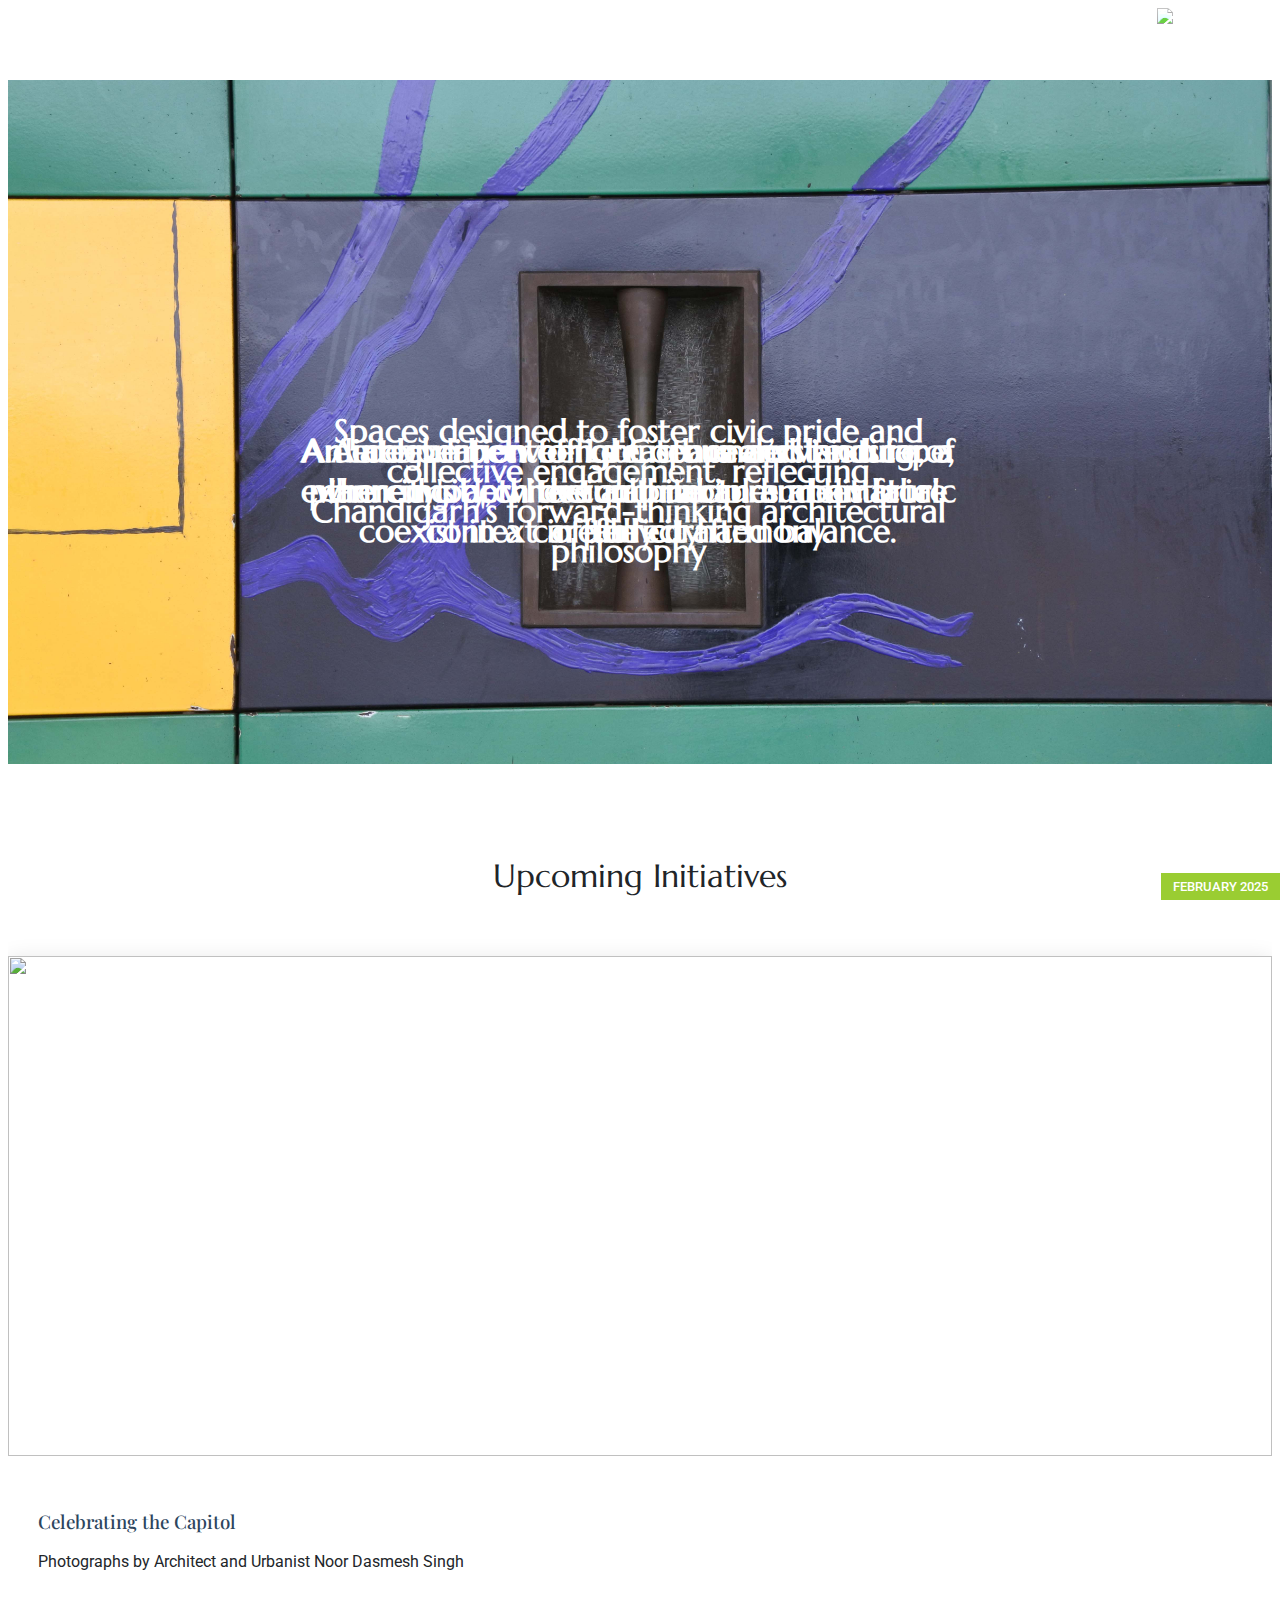
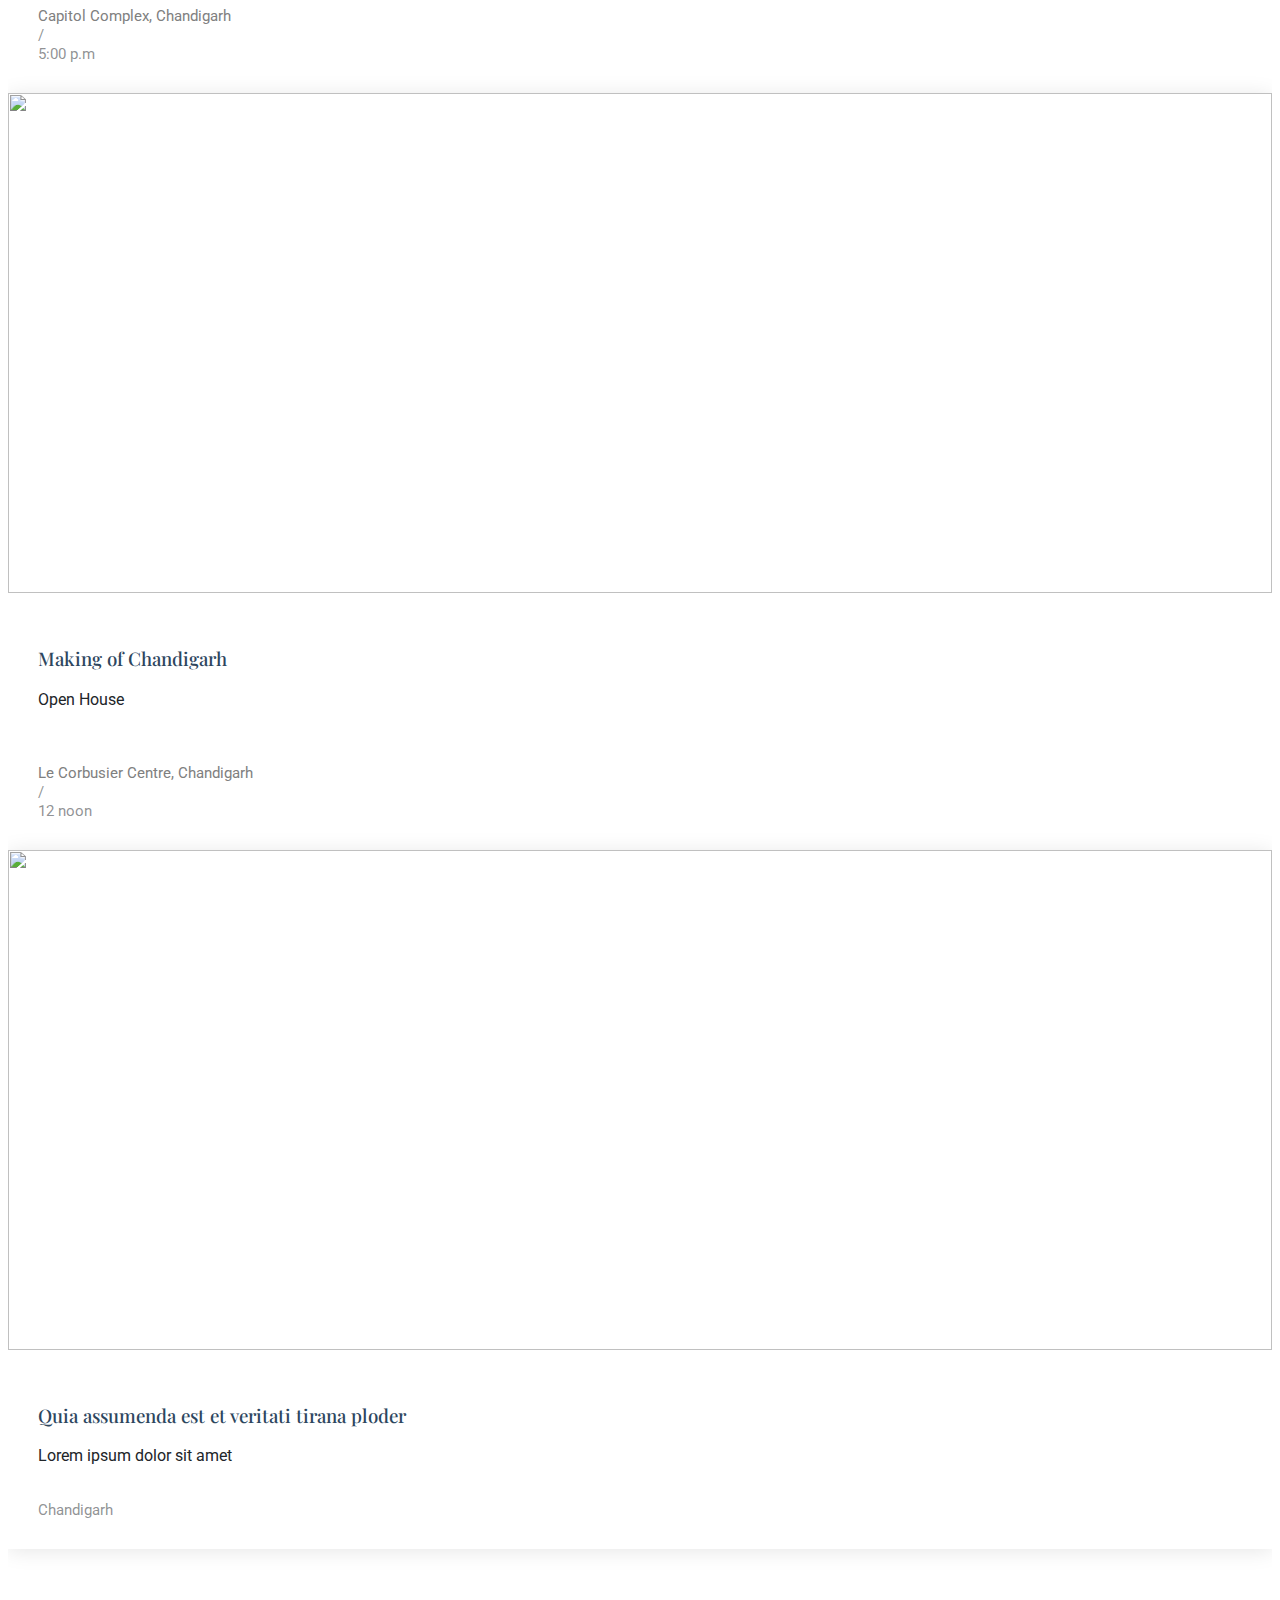
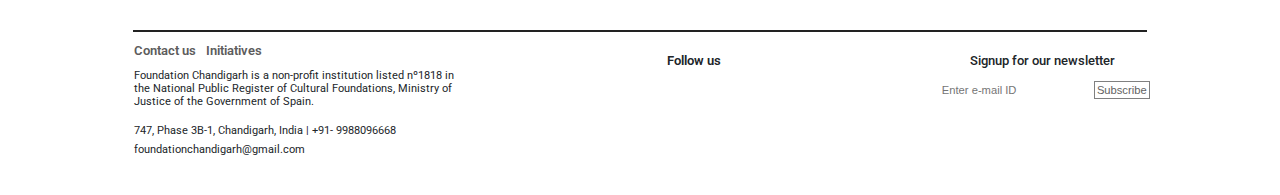
==== commit 7e011810: "Font changed and responsiveness added" ====
--- a/index.html
+++ b/index.html
@@ -58,17 +58,18 @@
           
           <div class="collapse navbar-collapse" id="navbarNavDropdown">
             <ul class="navbar-nav">
-              <li class="nav-item">
+              <!-- <li class="nav-item">
                 <a class="nav-link" aria-current="page" href="#">Home</a>
-              </li>
+              </li> -->
               <li class="nav-item">
                 <a class="nav-link" href="#upcoming-initiatives">Initiatives</a></li>
               <li class="nav-item">
+                <a class="nav-link" href="about.html">About</a>
+              </li>
+              <li class="nav-item">
                 <a class="nav-link" href="contact.html">Contact</a>
               </li>
-              <li class="nav-item">
-                <a class="nav-link" href="about.html">About</a>
-              </li>
+              
               <!-- <li class="nav-item"><a class="nav-link" href="#">News</a>
               </li> -->
             </ul>
@@ -88,7 +89,16 @@
 
         <div class="carousel-item active">
           <!-- <div class="image-div"></div> -->
-          <img src="assets/img/carousel-1-copy.jpg" alt="">
+          <!-- <img src="assets/img/car-3.jpg" alt=""> -->
+          <!-- <img src="assets/img/carousel-1-copy.jpg" alt=""> -->
+          <picture>
+            <!-- Image for screens larger than 600px -->
+            <source media="(min-width: 600px)" srcset="assets/img/carousel-1-copy.jpg">
+            <!-- Image for screens smaller than 600px -->
+            <source media="(max-width: 599px)" srcset="assets/img/carousel-1.jpg">
+            <!-- Fallback image if none of the conditions are met -->
+            <img src="assets/img/carousel-1-copy.jpg" alt="Image 1">
+          </picture>
           <div class="carousel-container">
             <h2>An intervention for greater understanding of the city's architectural, urban and historic fabric.</h2>
             <!-- <p>Lorem ipsum dolor sit amet, consectetur adipiscing elit, sed do eiusmod tempor incididunt ut labore et dolore magna aliqua.</p> -->
@@ -96,9 +106,18 @@
         </div><!-- End Carousel Item -->
 
         <div class="carousel-item">
-          <img src="assets/img/carousel-9-copy-1.jpg" alt="">
-          <div class="carousel-container">
-            <h2>A celebration of light, space, and texture, where modern design principles meet local context in perfect harmony.</h2>
+          <!-- <img src="assets/img/carousel-9-copy-1.jpg" alt=""> -->
+          <!-- <img src="assets/img/car-1.jpg" alt=""> -->
+          <picture>
+            <!-- Image for screens larger than 600px -->
+            <source media="(min-width: 600px)" srcset="assets/img/carousel-9-copy-1.jpg">
+            <!-- Image for screens smaller than 600px -->
+            <source media="(max-width: 599px)" srcset="assets/img/carousel-9.jpg">
+            <!-- Fallback image if none of the conditions are met -->
+            <img src="assets/img/carousel-9-copy-1.jpg" alt="Image 1">
+          </picture>
+          <div class="carousel-container">
+            <h2>A celebration of light, space and texture, where modern design principles meet local context in perfect harmony.</h2>
             <!-- <p>Beatae vitae dicta sunt explicabo. Nemo enim ipsam voluptatem quia voluptas sit aspernatur aut odit aut fugit.</p> -->
           </div>
         </div><!-- End Carousel Item -->
@@ -113,7 +132,6 @@
           <img src="assets/img/carousel-img-2.jpg" alt="">
           <div class="carousel-container">
             <h2>Spaces designed to foster civic pride and collective engagement, reflecting Chandigarh's forward-thinking architectural philosophy</h2>
-
           </div>
         </div>
         <div class="carousel-item">
@@ -172,7 +190,7 @@
                 <br>
                 <div class="meta d-flex align-items-center">
                   <div class="d-flex align-items-center">
-                    <i class="bi bi-geo-alt"></i> <span class="ps-2">Capitol Complex, Chandigarh</span>
+                    <i class="bi bi-geo-alt"></i> <span class="ps-2"><a href="https://maps.app.goo.gl/8EFYWxSfyofT2Mg1A" style="color:gray">Capitol Complex, Chandigarh</a></span>
                   </div>
                   <span class="px-3 text-black-50">/</span>
                   <div class="d-flex align-items-center">
@@ -180,7 +198,6 @@
                   </div>
                 </div>
               </div>
-
             </div>
           </div>
 
@@ -199,7 +216,7 @@
                 <br></br>
                 <div class="meta d-flex align-items-center">
                   <div class="d-flex align-items-center">
-                    <i class="bi bi-geo-alt"></i> <span class="ps-2">Le Corbusier Centre, Chandigarh</span>
+                    <i class="bi bi-geo-alt"></i> <span class="ps-2"><a href="https://maps.app.goo.gl/mixhHEp98fPmfAjq7" style="color:gray">Le Corbusier Centre, Chandigarh</a></span>
                   </div>
                   <span class="px-3 text-black-50">/</span>
                   <div class="d-flex align-items-center">
@@ -259,7 +276,7 @@
         <div class="about-social-links" style="text-align:center">
           <p style="font-weight:600; font-size: 0.8em">Follow us</p>
           <!-- <a href="#" class="homepage-about-link" >Instagram &nbsp;</a>  -->
-          <a href=""><i class="bi bi-instagram" id="social-link"></i></a>
+          <a href="https://www.instagram.com/foundationchandigarh?igsh=MTVibnltc291NnZy"><i class="bi bi-instagram" id="social-link"></i></a>
           <!-- <a href="#" class="homepage-about-link" >Facebook &nbsp;</a> -->
           <a href=""><i class="bi bi-facebook" id="social-link"></i></a>
           <!-- <a href="#" class="homepage-about-link" >X </a> -->
@@ -285,101 +302,11 @@
         alert("Form submitted!");
     }
 </script>
-<!-- 
-   <footer id="footer" class="footer dark-background">
-
-    <div class="footer-top">
-      <div class="container">
-        <div class="row gy-4">
-          <div class="col-lg-4 col-md-6 footer-about">
-            <a href="index.html" class="logo d-flex align-items-center">
-              <span class="sitename">AgriCulture</span>
-            </a>
-            <div class="footer-contact pt-3">
-              <p>A108 Adam Street</p>
-              <p>New York, NY 535022</p>
-              <p class="mt-3"><strong>Phone:</strong> <span>+1 5589 55488 55</span></p>
-              <p><strong>Email:</strong> <span>info@example.com</span></p>
-            </div>
-          </div>
-
-          <div class="col-lg-2 col-md-3 footer-links">
-            <h4>Useful Links</h4>
-            <ul>
-              <li><a href="#">Home</a></li>
-              <li><a href="#">About us</a></li>
-              <li><a href="#">Services</a></li>
-              <li><a href="#">Terms of service</a></li>
-              <li><a href="#">Privacy policy</a></li>
-            </ul>
-          </div>
-
-          <div class="col-lg-2 col-md-3 footer-links">
-            <h4>Our Services</h4>
-            <ul>
-              <li><a href="#">Web Design</a></li>
-              <li><a href="#">Web Development</a></li>
-              <li><a href="#">Product Management</a></li>
-              <li><a href="#">Marketing</a></li>
-              <li><a href="#">Graphic Design</a></li>
-            </ul>
-          </div>
-
-          <div class="col-lg-2 col-md-3 footer-links">
-            <h4>Hic solutasetp</h4>
-            <ul>
-              <li><a href="#">Molestiae accusamus iure</a></li>
-              <li><a href="#">Excepturi dignissimos</a></li>
-              <li><a href="#">Suscipit distinctio</a></li>
-              <li><a href="#">Dilecta</a></li>
-              <li><a href="#">Sit quas consectetur</a></li>
-            </ul>
-          </div>
-
-          <div class="col-lg-2 col-md-3 footer-links">
-            <h4>Nobis illum</h4>
-            <ul>
-              <li><a href="#">Ipsam</a></li>
-              <li><a href="#">Laudantium dolorum</a></li>
-              <li><a href="#">Dinera</a></li>
-              <li><a href="#">Trodelas</a></li>
-              <li><a href="#">Flexo</a></li>
-            </ul>
-          </div>
-
-        </div>
-      </div>
-    </div>
-
-    <div class="copyright text-center">
-      <div class="container d-flex flex-column flex-lg-row justify-content-center justify-content-lg-between align-items-center">
-
-        <div class="d-flex flex-column align-items-center align-items-lg-start">
-          <div>
-            © Copyright <strong><span>MyWebsite</span></strong>. All Rights Reserved
-          </div>
-          <div class="credits">
-            Designed by <a href="https://bootstrapmade.com/">BootstrapMade</a>
-          </div>
-        </div>
-
-        <div class="social-links order-first order-lg-last mb-3 mb-lg-0">
-          <a href=""><i class="bi bi-twitter-x"></i></a>
-          <a href=""><i class="bi bi-facebook"></i></a>
-          <a href=""><i class="bi bi-instagram"></i></a>
-          <a href=""><i class="bi bi-linkedin"></i></a>
-        </div>
-
-      </div>
-    </div>
-
-  </footer> -->
-
   <!-- Scroll Top -->
   <!-- <a href="#"  class="scroll-top d-flex align-items-center justify-content-center" id="scroll-to-top-button"><i class="bi bi-arrow-up-short" id="scroll-to-top-button"></i></a> -->
 
   <!-- Preloader -->
-  <div id="preloader"></div>
+  <!-- <div id="preloader"></div> -->
 
   <!-- Vendor JS Files -->
   <script src="assets/vendor/bootstrap/js/bootstrap.bundle.min.js"></script>
--- a/assets/css/index.css
+++ b/assets/css/index.css
@@ -1,4 +1,5 @@
 @import url('https://fonts.googleapis.com/css2?family=Roboto:ital,wght@0,100;0,300;0,400;0,500;0,700;0,900;1,100;1,300;1,400;1,500;1,700;1,900&display=swap');
+@import url('https://fonts.googleapis.com/css2?family=Playfair+Display:ital,wght@0,400..900;1,400..900&display=swap');
 
 :root {
     --background-color:none;
@@ -13,9 +14,13 @@
     font-style: normal;
 }
 .heading-text{
-    font-family: "Roboto", sans-serif;
+    /* font-family: "Roboto", sans-serif;
     font-weight: 400;
-    font-style: normal;
+    font-style: normal; */
+    font-family: "Playfair Display", serif;
+  font-optical-sizing: auto;
+  font-weight: 500;
+  font-style: normal;
 }
 #header{
     width: 100%;
@@ -29,8 +34,12 @@
 }
 
 .logo-fch{
-    height: 70px;
-    width: 142px;
+    height: 56px;
+    width: 114px;
+    /* position:absolute; */
+    margin-left: 30px;
+    filter: brightness(1.2);
+    
 }
 /* .logo-fch{
     height: 70px;
@@ -42,7 +51,7 @@
 #navbarNavDropdown {
    position:absolute;
    right: 100%;
-   top: 40%;
+   top: 30%;
    /* z-index: 9999; */
   }
 
@@ -170,6 +179,9 @@
     position:relative;
     overflow:hidden;
 }
+#hero-carousel{
+    height: 700px;
+}
 
 /* .image-div{
     
@@ -183,10 +195,10 @@
 } */
 
 .carousel-item img {
-    height: auto;
+    height: 700px;
     max-height:100%;
     width: 100%; /* Ensure the images fill the entire width */
-    object-fit:fill;
+    /* object-fit:fill; */
     /* transform: scale(0.8); */
 }
 
@@ -420,12 +432,19 @@
             background-color: transparent;
             color: lightgray;
         }
-    
+    #hero{
+        height: 600px;
+    }
+     .carousel-item{
+        height:600px;
+     }
     .carousel-container {
+        /* height: 500px; */
+        height: 80%;
         width: 70%;
     }
     .carousel-item img{
-        object-fit: cover;
+        /* object-fit: contain; */
         height:100%;
     }
 
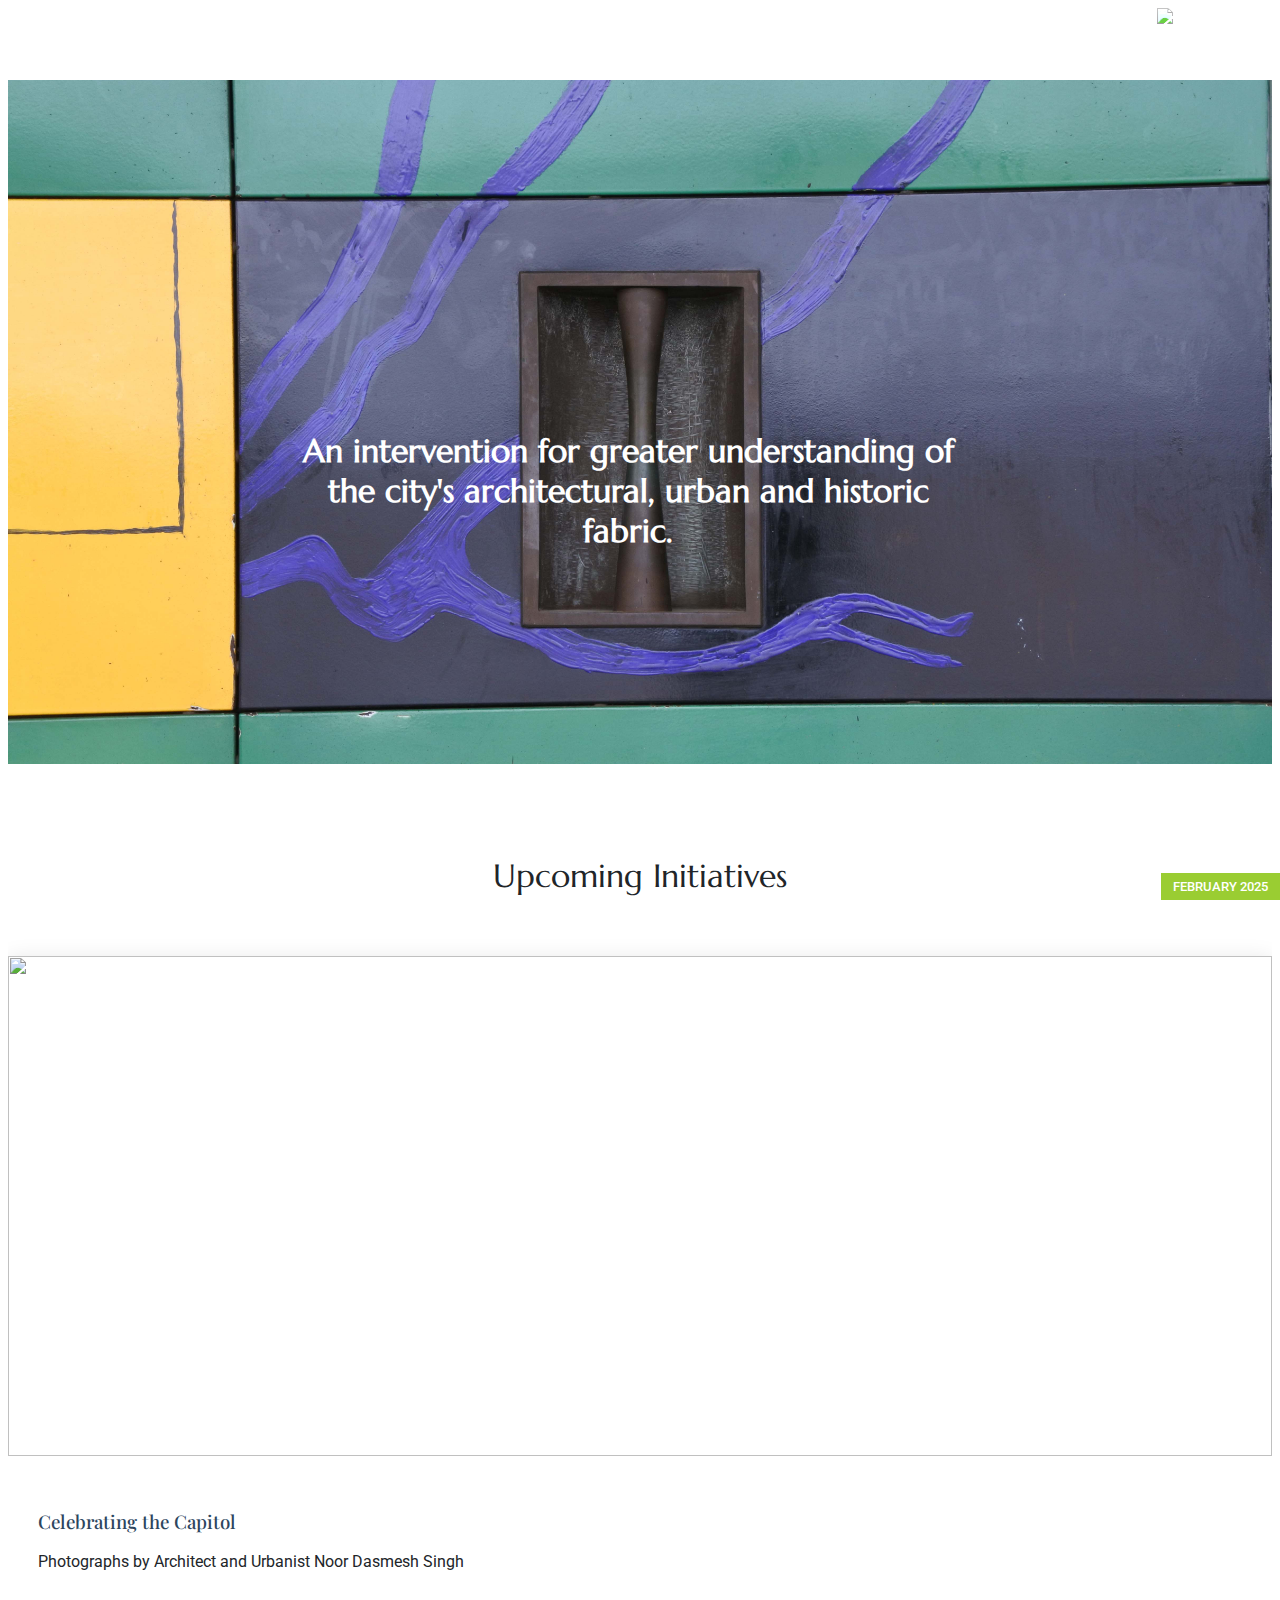
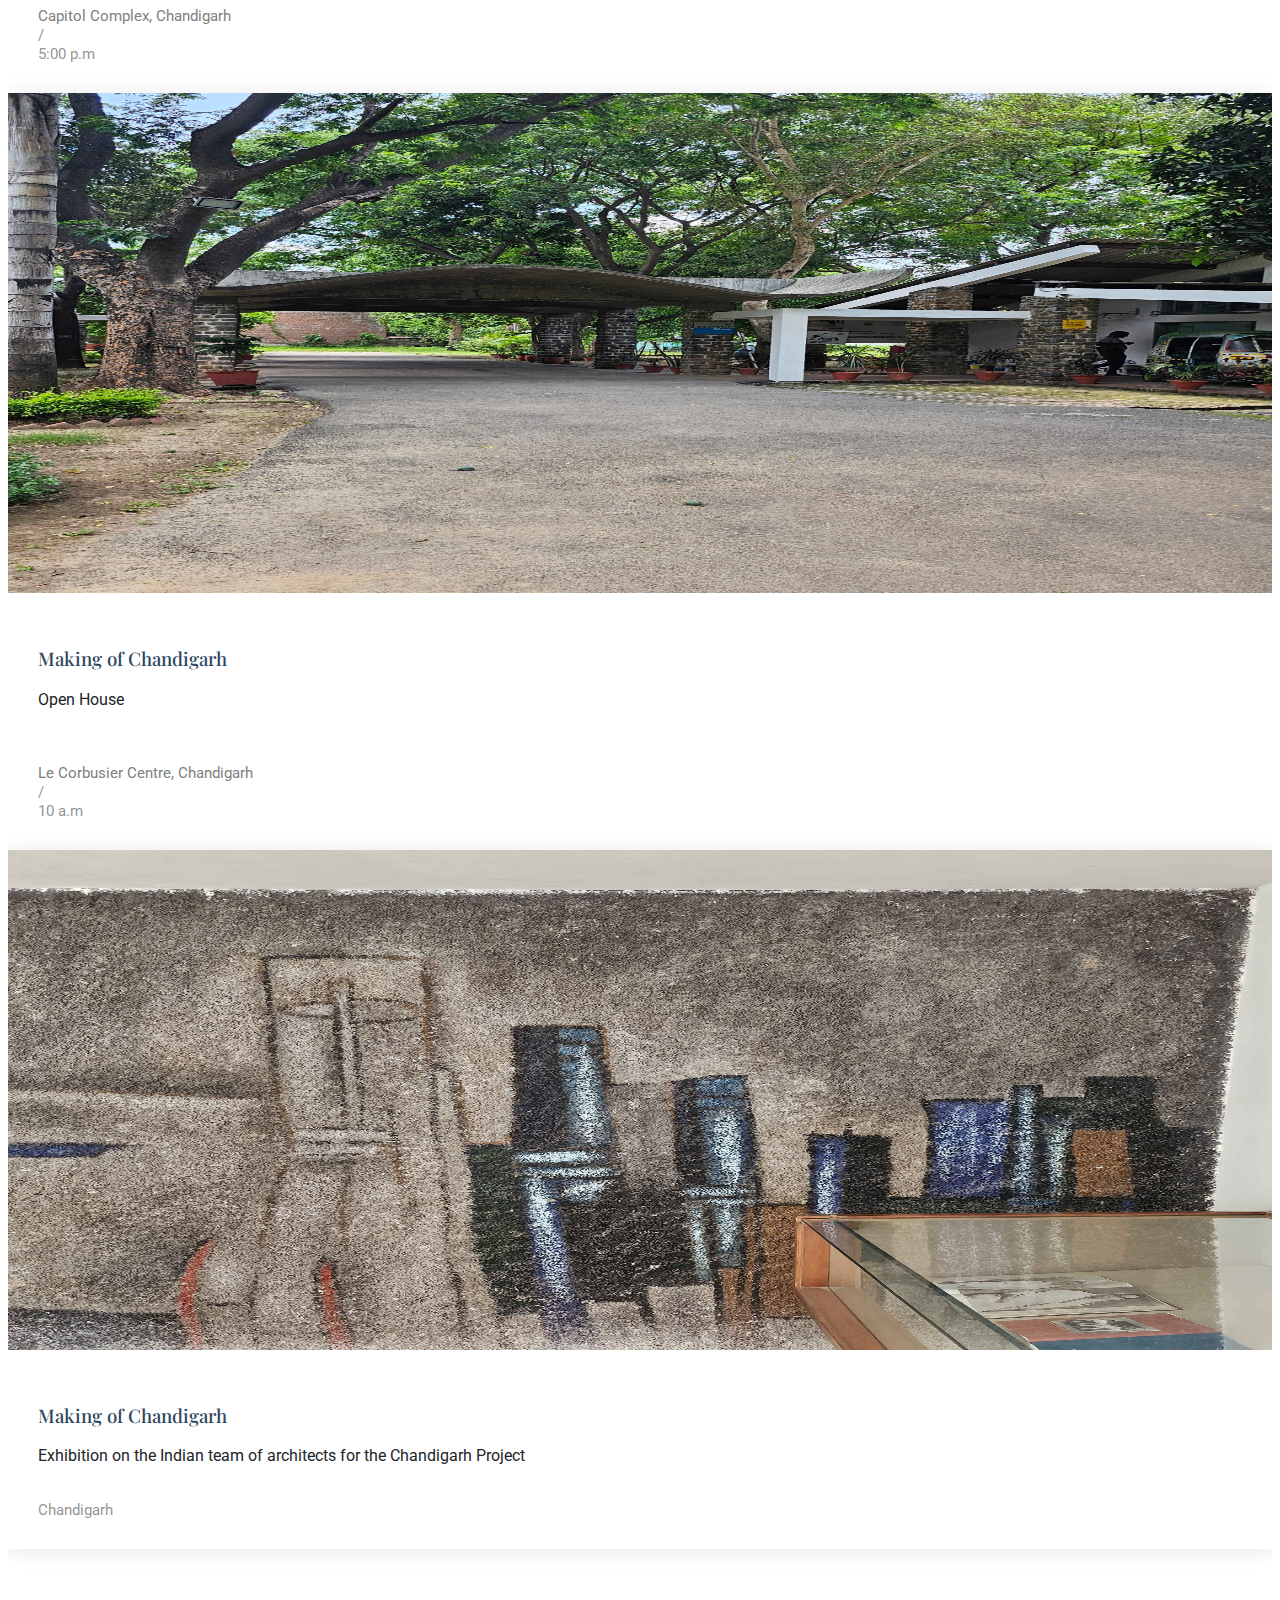
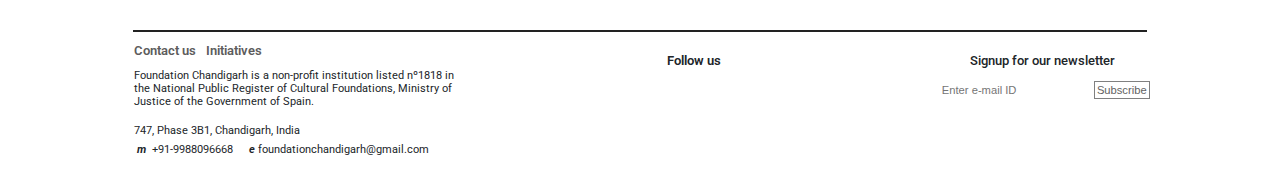
==== commit cbc7cd7d: "Website Finalized" ====
--- a/index.html
+++ b/index.html
@@ -85,7 +85,7 @@
     <!-- Hero Section -->
     <section id="hero" class="hero section">
 
-      <div id="hero-carousel" class="carousel slide carousel-fade" data-bs-ride="carousel" data-bs-interval="5000">
+      <div id="hero-carousel" class="carousel slide carousel-fade" data-bs-ride="carousel" data-bs-interval="5000" data-bs-pause="false">
 
         <div class="carousel-item active">
           <!-- <div class="image-div"></div> -->
@@ -179,7 +179,7 @@
             <div class="post-item position-relative h-100" data-aos="fade-up" data-aos-delay="200">
 
               <div class="post-img position-relative overflow-hidden">
-                <img src="assets/img/tower-of-shadows.jpg" class="img-fluid" id="card-image" alt="">
+                <img src="assets/img/tower-of-shadows-resized.jpg" class="img-fluid" id="card-image" alt="" loading="lazy">
                 <span class="post-date">October 05</span>
               </div>
 
@@ -205,7 +205,7 @@
             <div class="post-item position-relative h-100">
 
               <div class="post-img position-relative overflow-hidden">
-                <img src="assets/img/making_of_chd.jpg" class="img-fluid" alt="" id="card-image">
+                <img src="assets/img/making_of_chd-resized.jpg" class="img-fluid" alt="" id="card-image" loading="lazy">
                 <span class="post-date">October 05</span>
               </div>
 
@@ -220,7 +220,7 @@
                   </div>
                   <span class="px-3 text-black-50">/</span>
                   <div class="d-flex align-items-center">
-                    <i class="bi bi-clock"></i> <span class="ps-2">12 noon</span>
+                    <i class="bi bi-clock"></i> <span class="ps-2">10 a.m</span>
                   </div>
                 </div>
               </div>
@@ -232,14 +232,14 @@
             <div class="post-item position-relative h-100">
 
               <div class="post-img position-relative overflow-hidden">
-                <img src="assets/img/February-2025.jpg" class="img-fluid" id="card-image" alt="">
+                <img src="assets/img/February-2025-resized.jpg" class="img-fluid" id="card-image" alt="" loading="lazy">
                 <span class="post-date">February 2025</span>
               </div>
 
               <div class="post-content d-flex flex-column">
 
-                <h3 class="heading-text">Quia assumenda est et veritati tirana ploder</h3>
-                <p>Lorem ipsum dolor sit amet</p>
+                <h3 class="heading-text">Making of Chandigarh</h3>
+                <p>Exhibition on the Indian team of architects for the Chandigarh Project</p>
                 <br>
                 <div class="meta d-flex align-items-center">
                   <div class="d-flex align-items-center">
@@ -270,7 +270,10 @@
           <!-- <a href="#" class="homepage-about-link">Collaborations &nbsp;</a> 
           <a href="#" class="homepage-about-link">News &nbsp;</a> -->
           <p style="font-size:0.7em; margin-top: 3%">Foundation Chandigarh is a non-profit institution listed nº1818 in the National Public Register of Cultural Foundations, Ministry of Justice of the Government of Spain.</p>
-          <span style="font-size:0.7em;">747, Phase 3B-1, Chandigarh, India | +91- 9988096668 foundationchandigarh@gmail.com</span>
+          <!-- <span style="font-size:0.7em;"><strong style="font-style: italic">a- </strong>747, Phase 3B1, Chandigarh, India</span><br> -->
+          <i class="bi bi-geo-alt"></i><span style="font-size:0.7em;"> 747, Phase 3B1, Chandigarh, India</span><br>
+          <span style="font-size:0.7em;"><strong style="font-style: italic">&nbsp;m &nbsp;</strong >+91-9988096668</span>
+          <span style="font-size:0.7em;"><strong style="font-style: italic">&nbsp; &nbsp; e </strong>foundationchandigarh@gmail.com</span>
         </div>
 
         <div class="about-social-links" style="text-align:center">
--- a/assets/css/index.css
+++ b/assets/css/index.css
@@ -221,6 +221,34 @@
     font-weight: 400;
     font-style: normal; */
 }   
+
+/* Optional: Reset any existing animation */
+.carousel-container h2 {
+    animation: none;
+    transform: none;
+}
+
+/* Fade-in animation */
+@keyframes fadeIn {
+    from {
+        opacity: 0;
+    }
+    to {
+        opacity: 1;
+    }
+}
+
+/* Apply the fade-in effect when the carousel item becomes active */
+.carousel-item.active .carousel-container h2 {
+    animation: fadeIn 0.5s ease-in-out;
+    opacity: 1;
+}
+
+/* Ensure the text is hidden when the carousel item is not active */
+.carousel-container h2 {
+    opacity: 0;
+    transition: opacity 0.3s ease-in-out; /* Smooth transition */
+}
 
 
 /* VIDEO AREA */
@@ -437,7 +465,7 @@
     }
      .carousel-item{
         height:600px;
-     }
+    }
     .carousel-container {
         /* height: 500px; */
         height: 80%;
@@ -447,6 +475,9 @@
         /* object-fit: contain; */
         height:100%;
     }
+    .carousel-container h2{
+        font-size:1.6em;
+    }
 
     .video-section-container {
         height: 400px;
@@ -455,14 +486,6 @@
     .video-thumbnail{
         height: 400px;
     }
-    /* .play-button-container {
-        position: absolute;
-        top: 50%;
-        left: 50%;
-        transform: translate(-50%, -50%);
-        z-index: 10;
-        cursor: pointer;
-      } */
 
     .homepage-about{
         flex-direction: column;
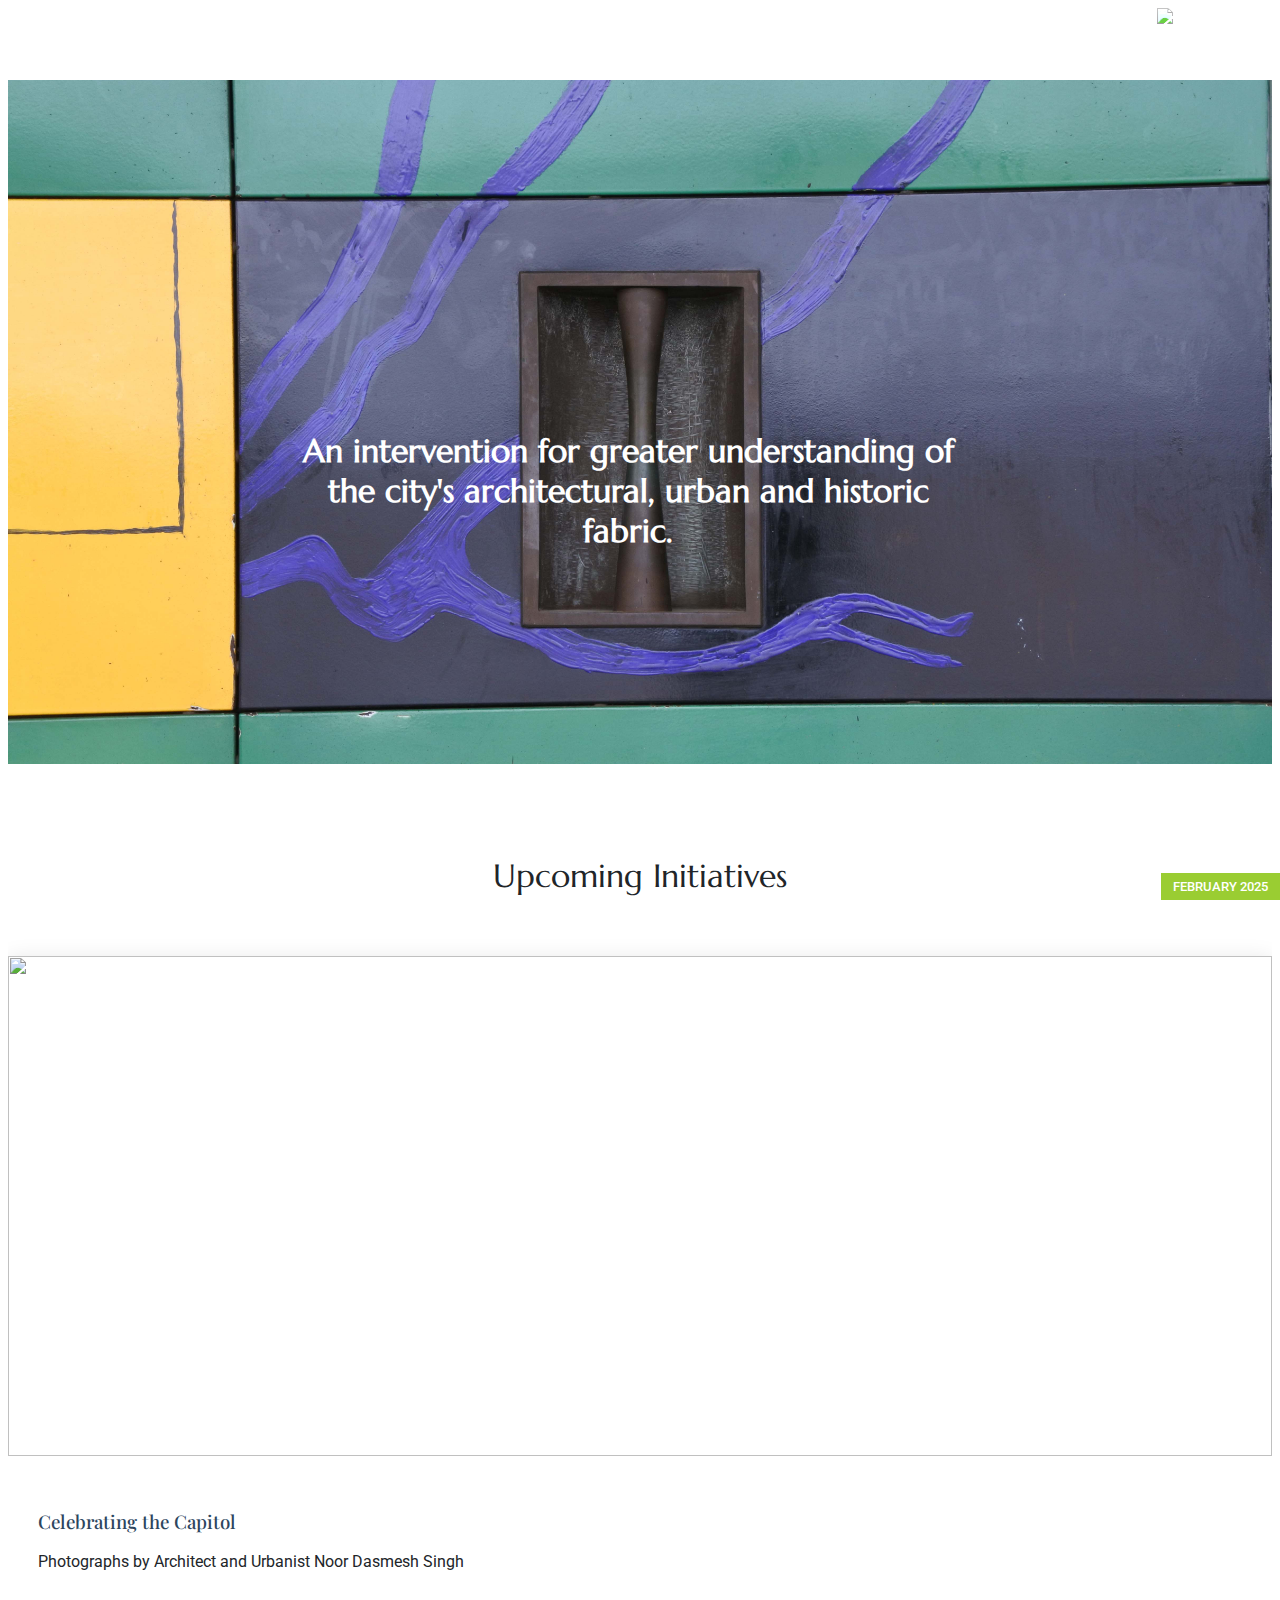
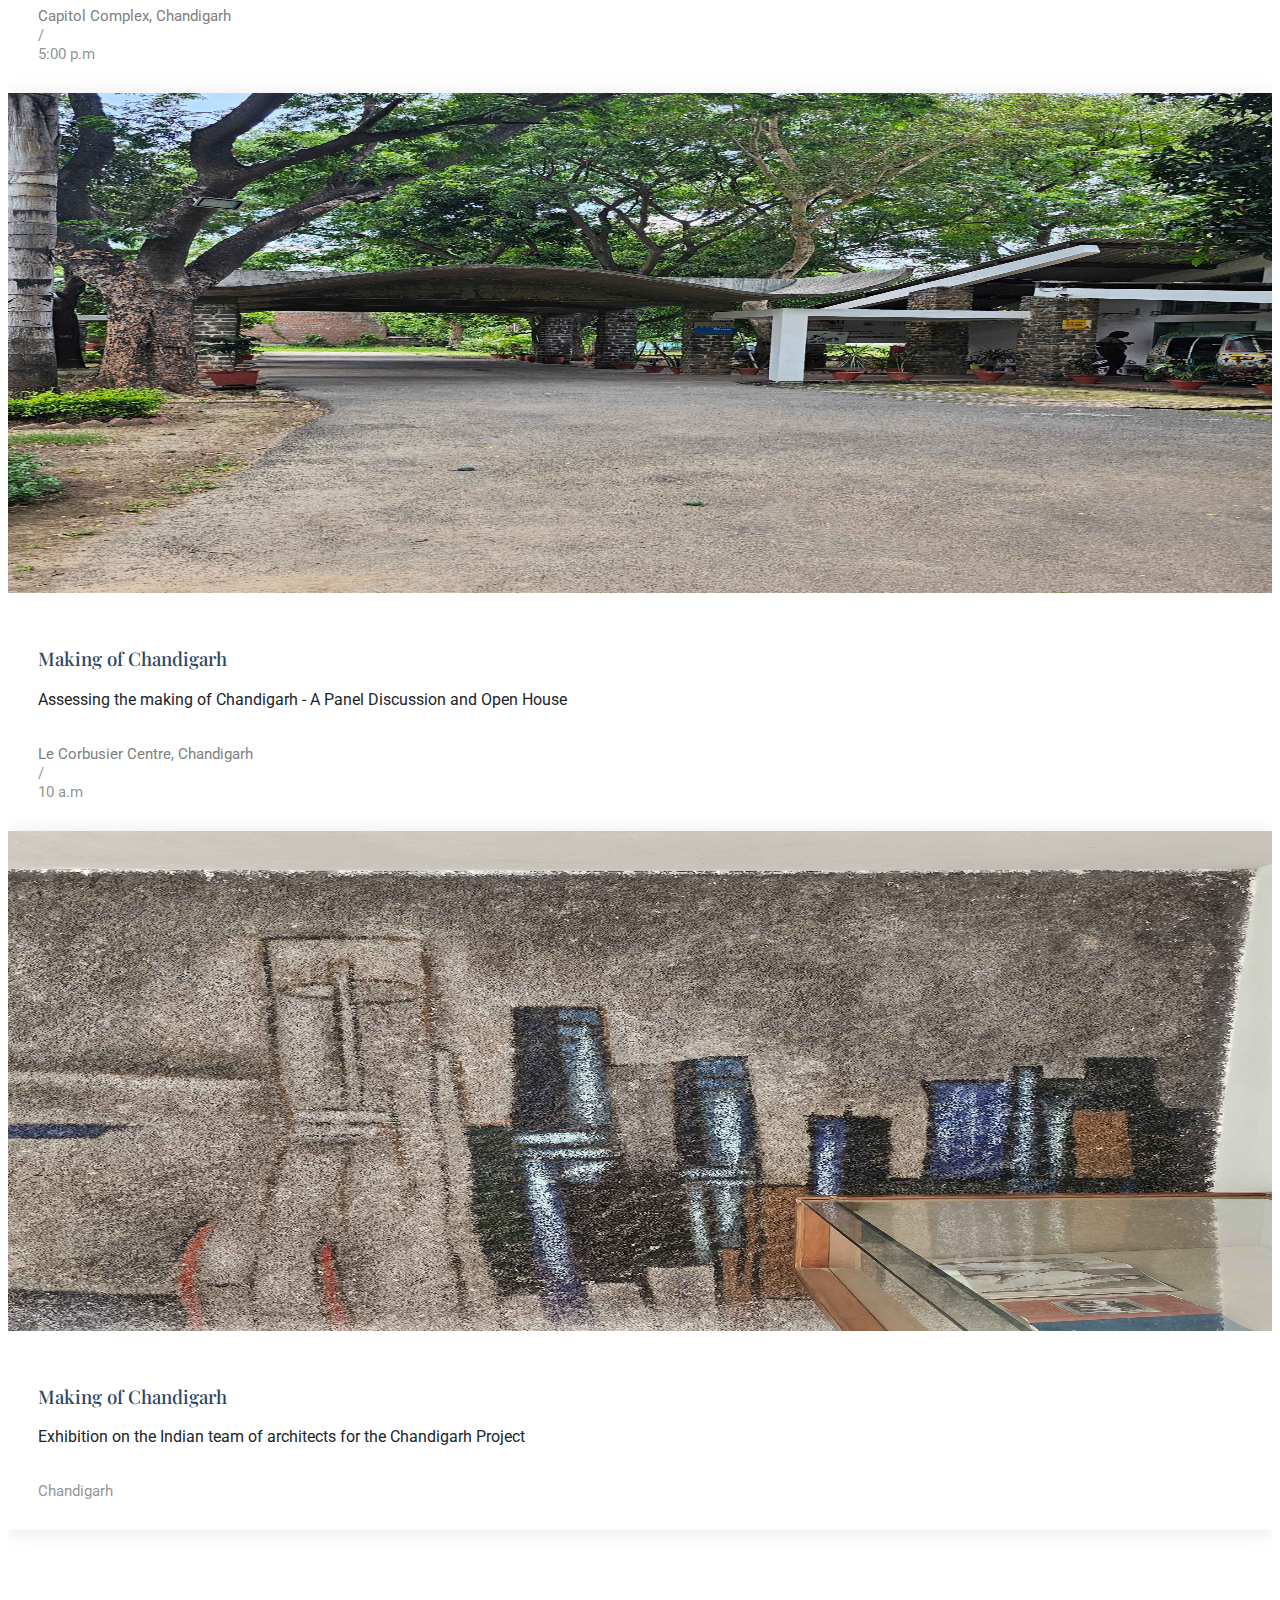
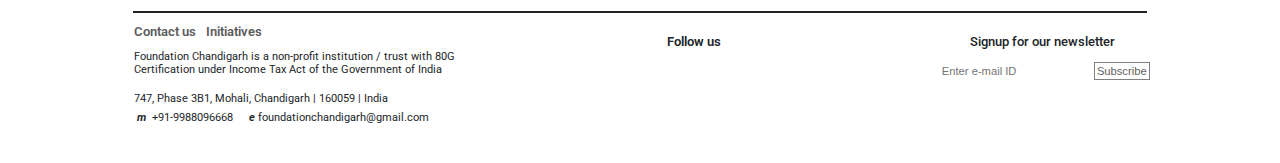
==== commit ee15bef0: "Text" ====
--- a/index.html
+++ b/index.html
@@ -23,6 +23,13 @@
   <link href="assets/vendor/swiper/swiper-bundle.min.css" rel="stylesheet">
   <link href="assets/vendor/glightbox/css/glightbox.min.css" rel="stylesheet">
 
+
+  <!-- PRELOADING -->
+
+  <link rel="preload" href="assets/img/tower-of-shadows-resized.jpg" as="image">
+  <link rel="preload" href="assets/img/making_of_chd-resized.jpg" as="image">
+  <link rel="preload" href="assets/img/February-2025-resized.jpg" as="image">
+  
   <!-- Main CSS File -->
   
   <link href="assets/css/main.css" rel="stylesheet">
@@ -125,7 +132,7 @@
         <div class="carousel-item">
           <img src="assets/img/carousel-2.jpg" alt="">
           <div class="carousel-container">
-            <h2>An embodiment of Le Corbusier’s vision for a planned city, where architecture and nature coexist in a carefully crafted balance.</h2>
+            <h2>An embodiment of Modernist vision for a planned city, where architecture and nature coexist in a carefully crafted balance.</h2>
           </div>
         </div>
         <div class="carousel-item">
@@ -167,16 +174,16 @@
     <section id="recent-posts" class="recent-posts section">
 
    
-      <div class="container section-title" data-aos="fade-up">
+      <div class="container section-title">
         
         <p class="heading-text" id="upcoming-initiatives">Upcoming Initiatives</p>
       </div>
       <!-- End Section Title -->
 
-      <div class="container">
+      <div class="container event-container">
         <div class="row gy-5">
-          <div class="col-xl-4 col-md-6">
-            <div class="post-item position-relative h-100" data-aos="fade-up" data-aos-delay="200">
+          <div class="col-xl-4 col-md-6" data-aos="fade-up">
+            <div class="post-item position-relative h-100">
 
               <div class="post-img position-relative overflow-hidden">
                 <img src="assets/img/tower-of-shadows-resized.jpg" class="img-fluid" id="card-image" alt="" loading="lazy">
@@ -201,7 +208,7 @@
             </div>
           </div>
 
-          <div class="col-xl-4 col-md-6" data-aos="fade-up" data-aos-delay="300">
+          <div class="col-xl-4 col-md-6" data-aos="fade-up">
             <div class="post-item position-relative h-100">
 
               <div class="post-img position-relative overflow-hidden">
@@ -212,8 +219,8 @@
               <div class="post-content d-flex flex-column">
 
                 <h3 class="heading-text">Making of Chandigarh</h3>
-                <p>Open House</p>
-                <br></br>
+                <p>Assessing the making of Chandigarh - A Panel Discussion and Open House</p>
+                <!-- <br></br> --><br>
                 <div class="meta d-flex align-items-center">
                   <div class="d-flex align-items-center">
                     <i class="bi bi-geo-alt"></i> <span class="ps-2"><a href="https://maps.app.goo.gl/mixhHEp98fPmfAjq7" style="color:gray">Le Corbusier Centre, Chandigarh</a></span>
@@ -228,7 +235,7 @@
           </div>
           <!-- End post item -->
 
-          <div class="col-xl-4 col-md-6" data-aos="fade-up" data-aos-delay="300">
+          <div class="col-xl-4 col-md-6" data-aos="fade-up">
             <div class="post-item position-relative h-100">
 
               <div class="post-img position-relative overflow-hidden">
@@ -269,9 +276,9 @@
           <a href="#upcoming-initiatives" class="homepage-about-link">Initiatives &nbsp;</a> 
           <!-- <a href="#" class="homepage-about-link">Collaborations &nbsp;</a> 
           <a href="#" class="homepage-about-link">News &nbsp;</a> -->
-          <p style="font-size:0.7em; margin-top: 3%">Foundation Chandigarh is a non-profit institution listed nº1818 in the National Public Register of Cultural Foundations, Ministry of Justice of the Government of Spain.</p>
+          <p style="font-size:0.7em; margin-top: 3%">Foundation Chandigarh is a non-profit institution / trust with 80G Certification under Income Tax Act of the Government of India</p>
           <!-- <span style="font-size:0.7em;"><strong style="font-style: italic">a- </strong>747, Phase 3B1, Chandigarh, India</span><br> -->
-          <i class="bi bi-geo-alt"></i><span style="font-size:0.7em;"> 747, Phase 3B1, Chandigarh, India</span><br>
+          <i class="bi bi-geo-alt"></i><span style="font-size:0.7em;"> 747, Phase 3B1, Mohali, Chandigarh | 160059 | India</span><br>
           <span style="font-size:0.7em;"><strong style="font-style: italic">&nbsp;m &nbsp;</strong >+91-9988096668</span>
           <span style="font-size:0.7em;"><strong style="font-style: italic">&nbsp; &nbsp; e </strong>foundationchandigarh@gmail.com</span>
         </div>
@@ -312,11 +319,11 @@
   <!-- <div id="preloader"></div> -->
 
   <!-- Vendor JS Files -->
-  <script src="assets/vendor/bootstrap/js/bootstrap.bundle.min.js"></script>
-  <script src="assets/vendor/php-email-form/validate.js"></script>
-  <script src="assets/vendor/aos/aos.js"></script>
-  <script src="assets/vendor/swiper/swiper-bundle.min.js"></script>
-  <script src="assets/vendor/glightbox/js/glightbox.min.js"></script>
+  <script src="assets/vendor/bootstrap/js/bootstrap.bundle.min.js" defer></script>
+  <script src="assets/vendor/php-email-form/validate.js" defer></script>
+  <script src="assets/vendor/aos/aos.js" defer></script>
+  <script src="assets/vendor/swiper/swiper-bundle.min.js" defer></script>
+  <script src="assets/vendor/glightbox/js/glightbox.min.js" defer></script>
 
   <!-- Main JS File -->
   <script src="assets/js/main.js"></script>
--- a/assets/css/index.css
+++ b/assets/css/index.css
@@ -312,6 +312,16 @@
     height: 500px;
     width: 100%;
  }
+ /* #recent-posts .post-item {
+    opacity: 0;
+    transform: translateY(20px);
+    transition: opacity 0.6s ease-in-out, transform 0.6s ease-in-out;
+  }
+  
+  #recent-posts.show .post-item {
+    opacity: 1;
+    transform: translateY(0);
+  } */
 
 /* HOMEPAGE ABOUT */
 
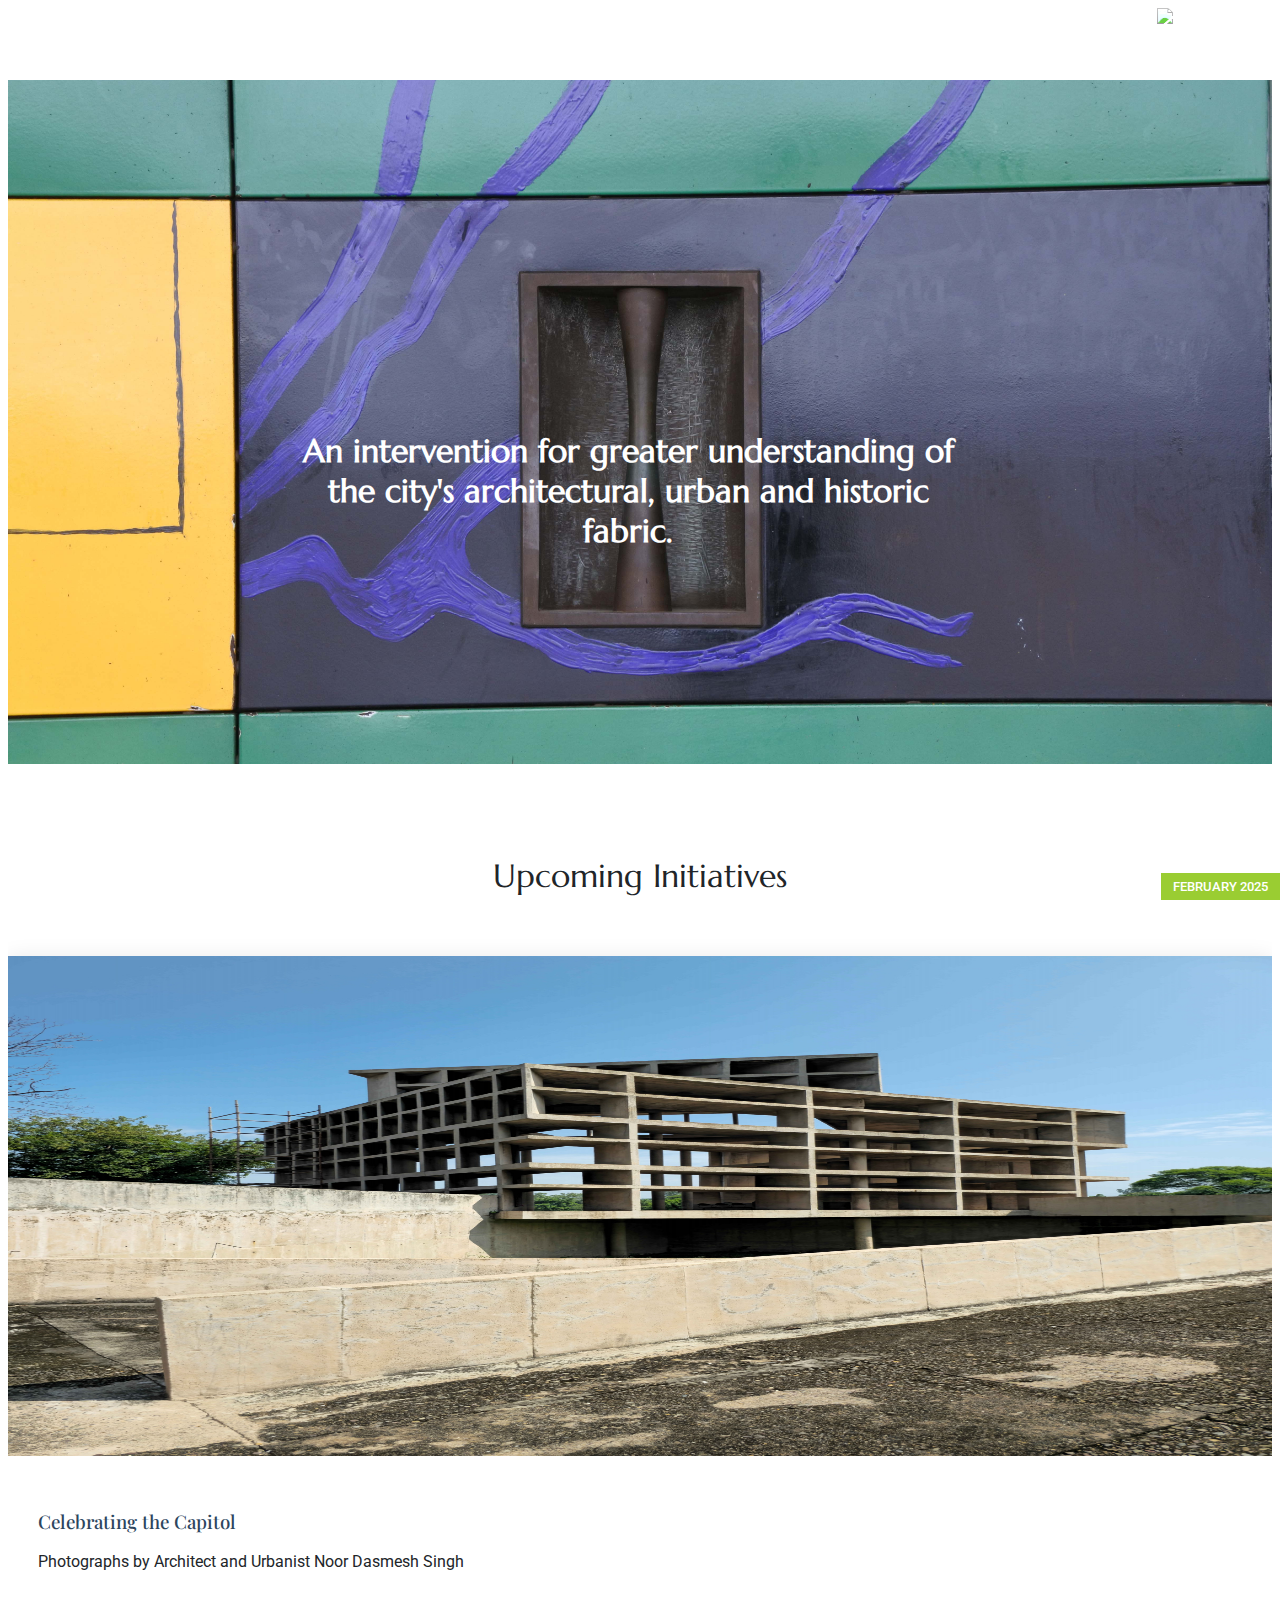
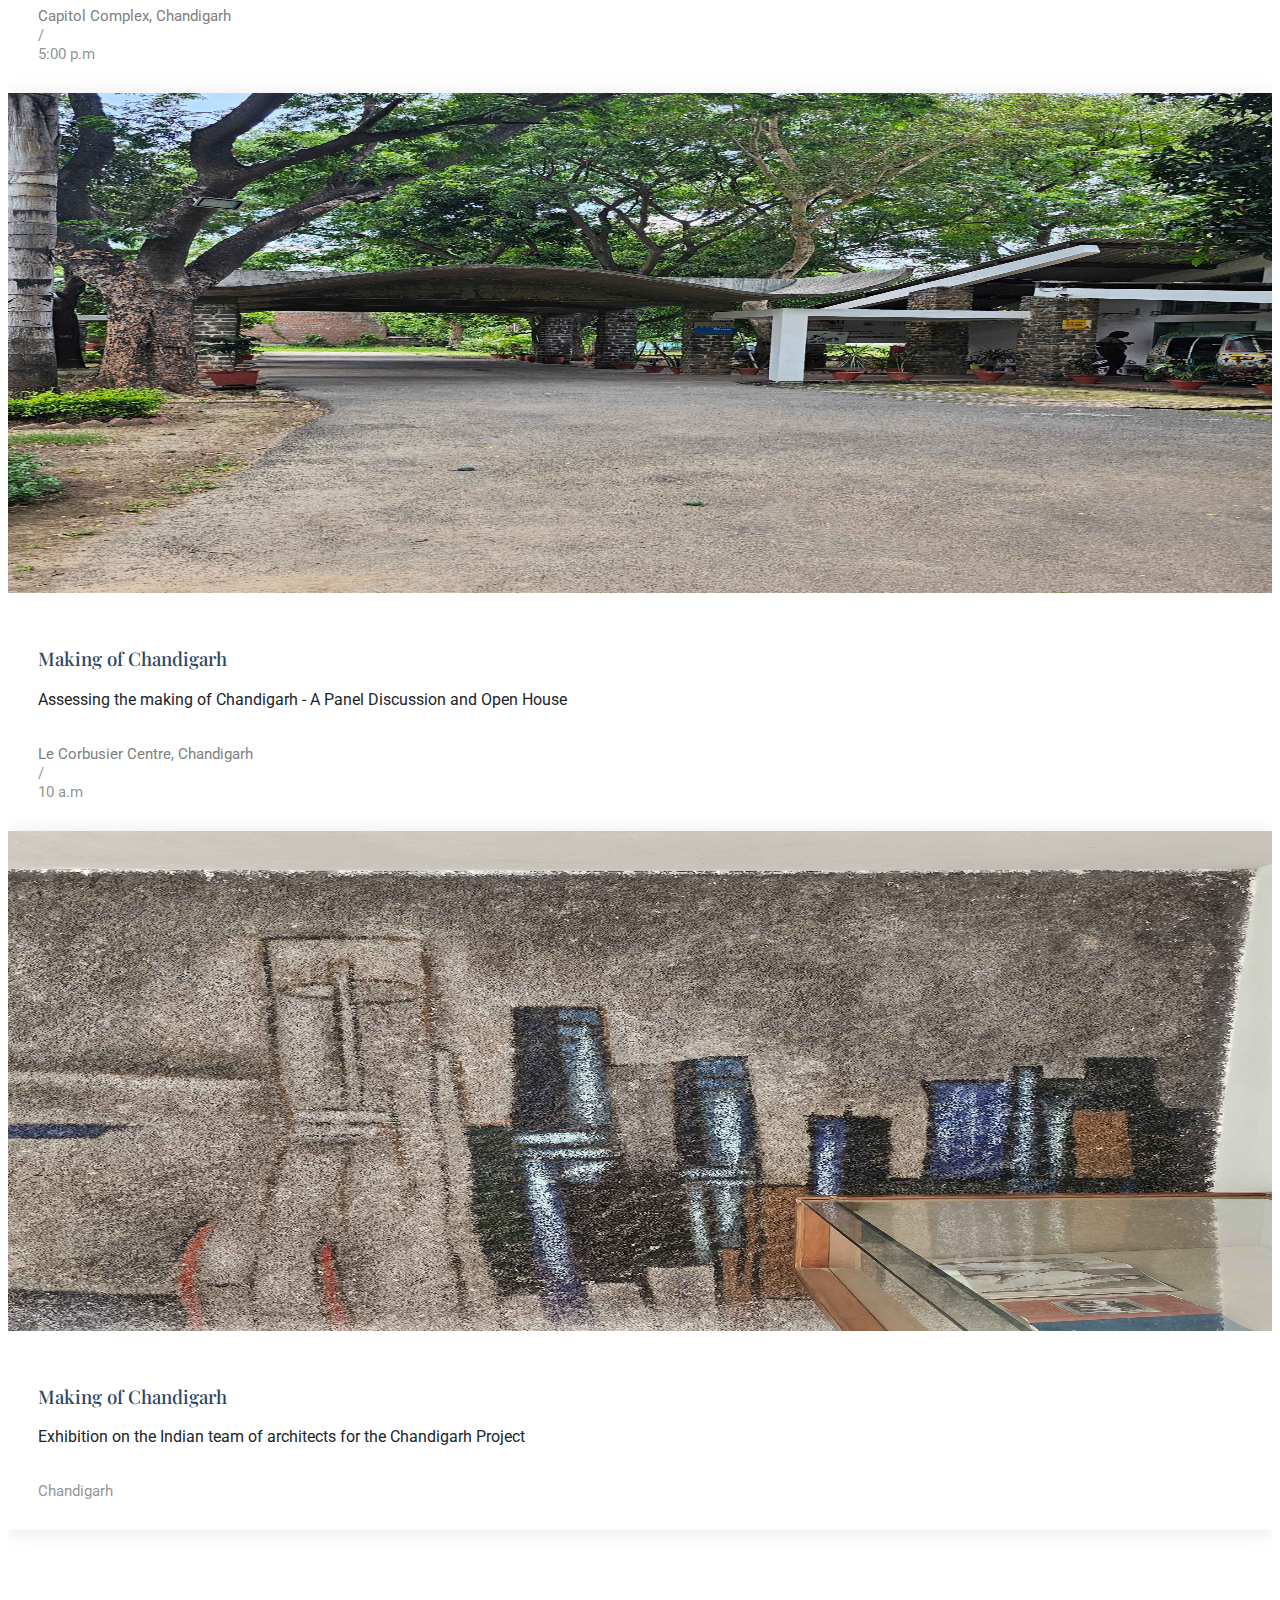
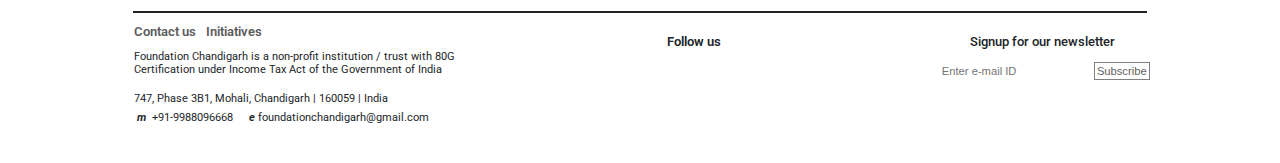
==== commit 5fcf0462: "Image" ====
--- a/index.html
+++ b/index.html
@@ -182,11 +182,11 @@
 
       <div class="container event-container">
         <div class="row gy-5">
-          <div class="col-xl-4 col-md-6" data-aos="fade-up">
+          <div class="col-xl-4 col-md-6" >
             <div class="post-item position-relative h-100">
 
               <div class="post-img position-relative overflow-hidden">
-                <img src="assets/img/tower-of-shadows-resized.jpg" class="img-fluid" id="card-image" alt="" loading="lazy">
+                <img src="assets/img/tower-of-shadows-resized[1].jpg" class="img-fluid" id="card-image" alt="" loading="lazy">
                 <span class="post-date">October 05</span>
               </div>
 
@@ -208,7 +208,7 @@
             </div>
           </div>
 
-          <div class="col-xl-4 col-md-6" data-aos="fade-up">
+          <div class="col-xl-4 col-md-6" >
             <div class="post-item position-relative h-100">
 
               <div class="post-img position-relative overflow-hidden">
@@ -235,7 +235,7 @@
           </div>
           <!-- End post item -->
 
-          <div class="col-xl-4 col-md-6" data-aos="fade-up">
+          <div class="col-xl-4 col-md-6" >
             <div class="post-item position-relative h-100">
 
               <div class="post-img position-relative overflow-hidden">
